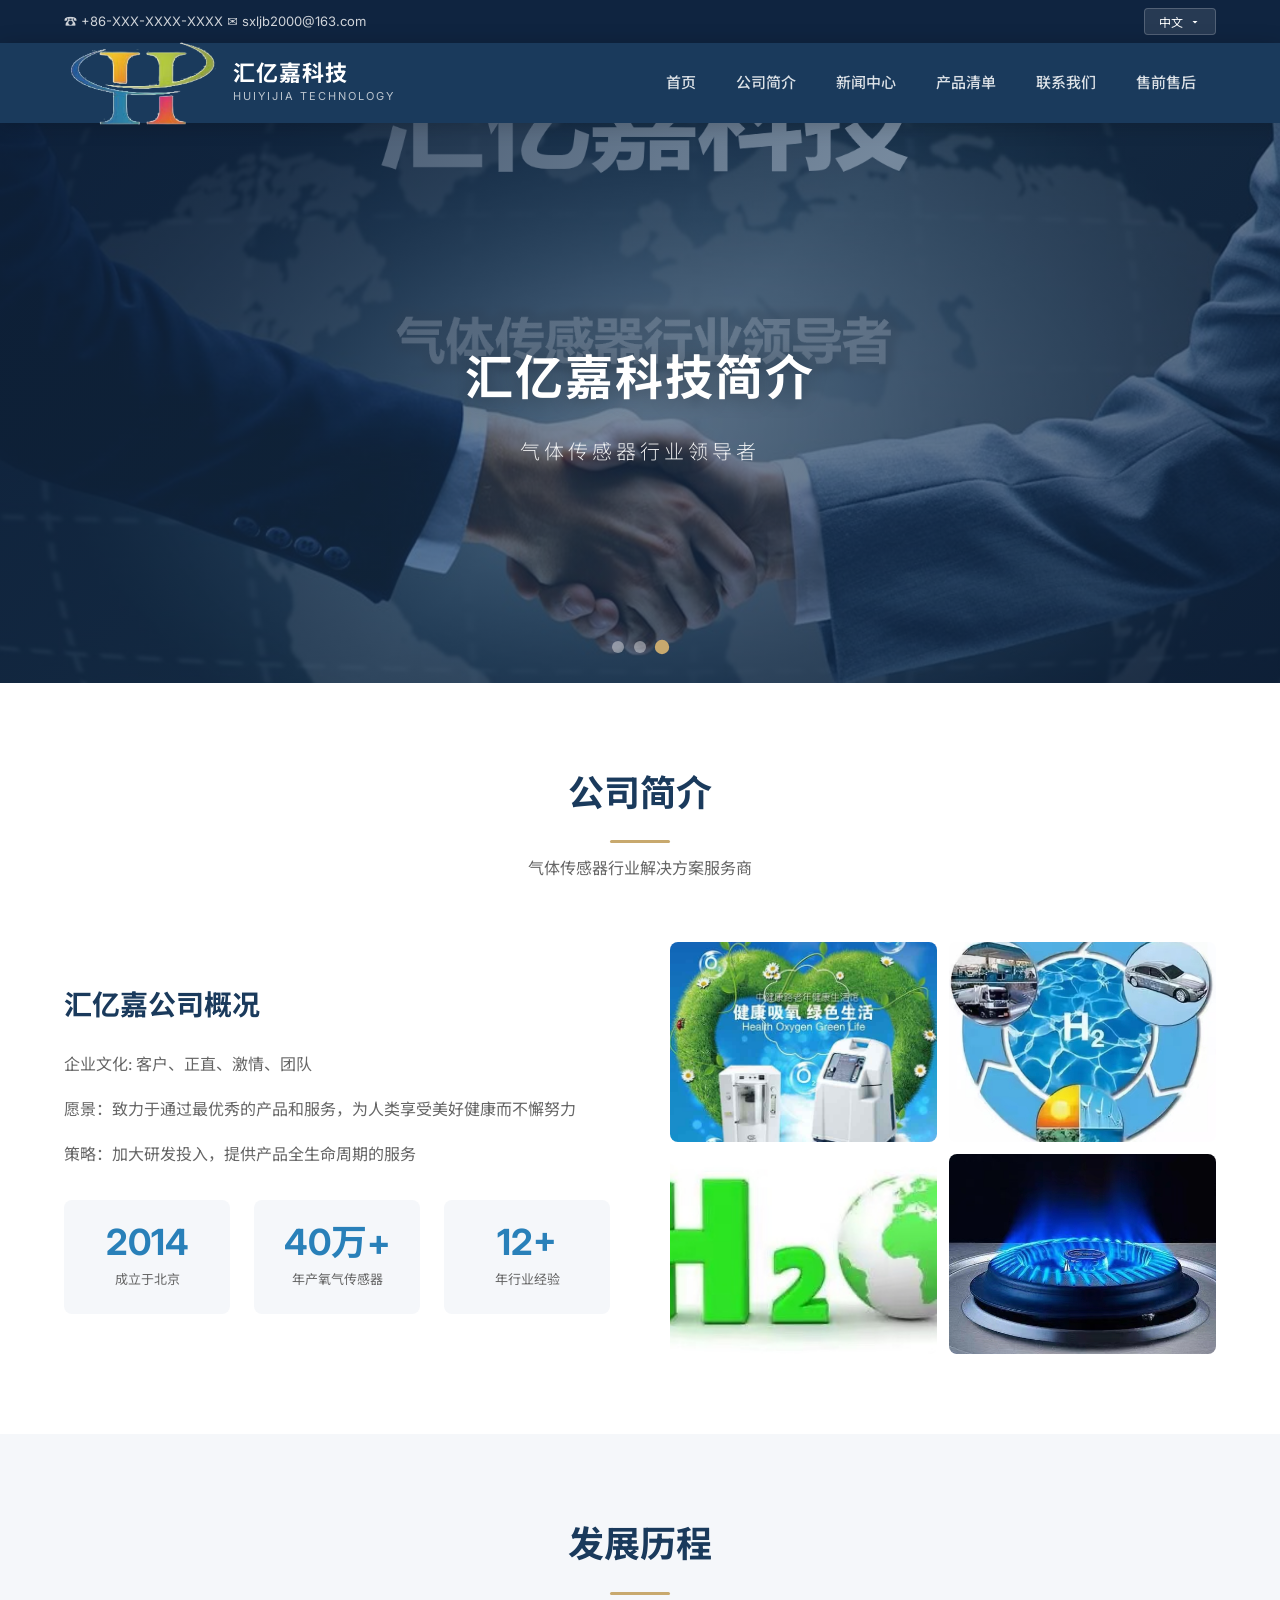
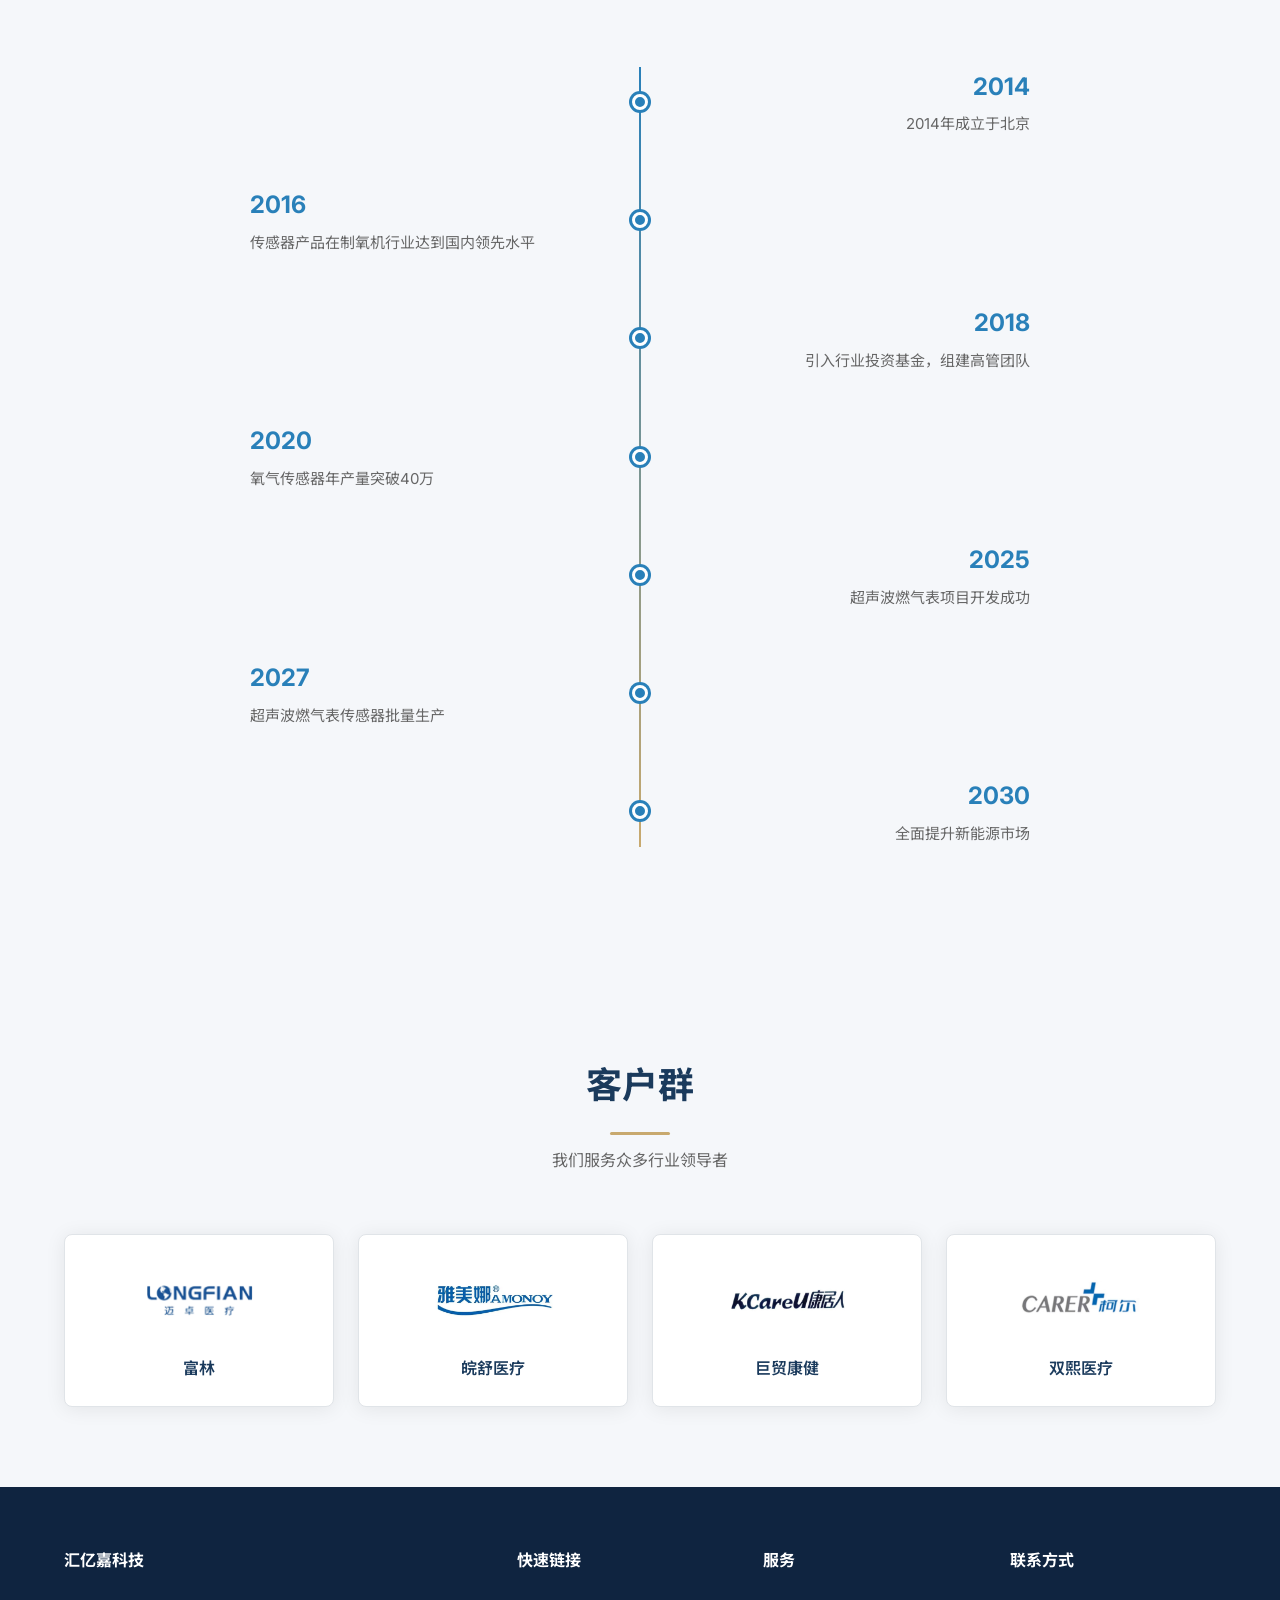
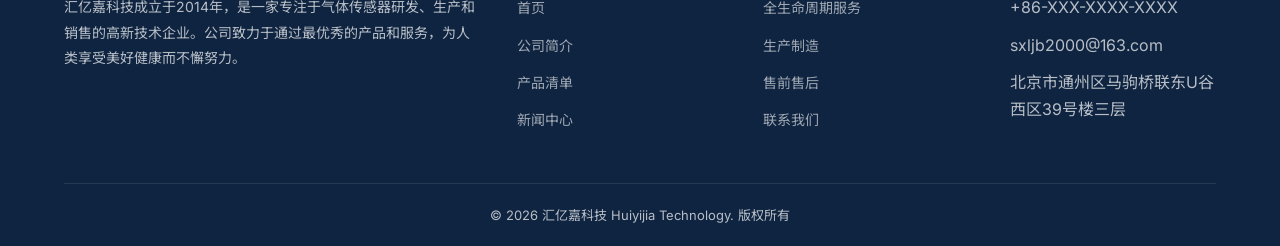
==== index.html @ 3f9c60a9 "Add files via upload" ====
<!DOCTYPE html>
<html lang="zh-CN">
<head>
<meta charset="UTF-8">
<meta name="viewport" content="width=device-width, initial-scale=1.0">
<title>首页 | Huiyijia | Huiyijia Technology</title>
<link rel="preconnect" href="https://fonts.googleapis.com">
<link href="https://fonts.googleapis.com/css2?family=Inter:wght@300;400;500;600;700&family=Noto+Sans+SC:wght@300;400;500;600;700&display=swap" rel="stylesheet">
<link rel="stylesheet" href="style.css">
</head>
<body>
<div class="top-bar">
  <div class="container">
    <div class="top-bar-left">
      <span>&#9742; +86-XXX-XXXX-XXXX</span>
      <span>&#9993; sxljb2000@163.com</span>
    </div>
    <div class="top-bar-right">
      <div class="lang-switcher" id="langSwitcher">
        <button class="lang-btn" onclick="toggleLang()">
          <span id="currentLang">中文</span>
          <svg viewBox="0 0 24 24"><path d="M7 10l5 5 5-5z"/></svg>
        </button>
        <div class="lang-dropdown" id="langDropdown"></div>
      </div>
    </div>
  </div>
</div>
<header class="header">
  <div class="container">
    <a href="index.html" class="logo">
      <img src="images/logo.png" alt="汇亿嘉科技" class="logo-img logo-img-lg">
      <div>
        <div class="logo-text">汇亿嘉科技</div>
        <div class="logo-sub">HUIYIJIA TECHNOLOGY</div>
      </div>
    </a>
    <nav class="nav-list" id="navList">
      <a href="index.html" data-i18n="nav_home">首页</a>
      <a href="about.html" data-i18n="nav_about">公司简介</a>
      <a href="news.html" data-i18n="nav_news">新闻中心</a>
      <a href="products.html" data-i18n="nav_products">产品清单</a>
      <a href="contact.html" data-i18n="nav_contact">联系我们</a>
      <a href="aftersales.html" data-i18n="nav_aftersales">售前售后</a>
    </nav>
    <div class="mobile-toggle" onclick="document.getElementById('navList').classList.toggle('open')">
      <span></span><span></span><span></span>
    </div>
  </div>
</header>
<section class="hero">
  <div class="hero-slide active"><img src="images/hero-1.png" alt=""></div>
  <div class="hero-slide"><img src="images/hero-2.png" alt=""></div>
  <div class="hero-slide"><img src="images/hero-3.png" alt=""></div>
  <div class="hero-overlay">
    <div class="hero-content">
      <h1 data-i18n="hero_title">汇亿嘉科技简介</h1>
      <p data-i18n="hero_sub">气体传感器行业领导者</p>
    </div>
  </div>
  <div class="hero-dots">
    <span class="active" onclick="goSlide(0)"></span>
    <span onclick="goSlide(1)"></span>
    <span onclick="goSlide(2)"></span>
  </div>
</section>
<section class="section">
  <div class="container">
    <div class="section-header"><h2 data-i18n="about_title">公司简介</h2><p data-i18n="about_subtitle">气体传感器行业解决方案服务商</p></div>
    <div class="about-grid">
      <div class="about-text">
        <h3 data-i18n="about_heading">汇亿嘉公司概况</h3>
        <p data-i18n="about_p1">企业文化: 客户、正直、激情、团队</p>
        <p data-i18n="about_p2">愿景：致力于通过最优秀的产品和服务，为人类享受美好健康而不懈努力</p>
        <p data-i18n="about_p3">策略：加大研发投入，提供产品全生命周期的服务</p>
        <div class="about-stats">
          <div class="stat-item"><div class="stat-num">2014</div><div class="stat-label" data-i18n="stat_founded">成立于北京</div></div>
          <div class="stat-item"><div class="stat-num">40万+</div><div class="stat-label" data-i18n="stat_output">年产氧气传感器</div></div>
          <div class="stat-item"><div class="stat-num">12+</div><div class="stat-label" data-i18n="stat_years">年行业经验</div></div>
        </div>
      </div>
      <div class="about-images">
        <img src="images/company-overview-1.png" alt="">
        <img src="images/company-overview-2.png" alt="">
        <img src="images/company-overview-3.png" alt="">
        <img src="images/company-overview-4.png" alt="">
      </div>
    </div>
  </div>
</section>
<section class="section section-alt">
  <div class="container">
    <div class="section-header"><h2 data-i18n="timeline_title">发展历程</h2></div>
    <div class="timeline">
      <div class="timeline-item"><div class="timeline-dot"></div><div class="timeline-content"><div class="timeline-year">2014</div><div class="timeline-text" data-i18n="tl_2014">2014年成立于北京</div></div></div>
      <div class="timeline-item"><div class="timeline-dot"></div><div class="timeline-content"><div class="timeline-year">2016</div><div class="timeline-text" data-i18n="tl_2016">传感器产品在制氧机行业达到国内领先水平</div></div></div>
      <div class="timeline-item"><div class="timeline-dot"></div><div class="timeline-content"><div class="timeline-year">2018</div><div class="timeline-text" data-i18n="tl_2018">引入行业投资基金，组建高管团队</div></div></div>
      <div class="timeline-item"><div class="timeline-dot"></div><div class="timeline-content"><div class="timeline-year">2020</div><div class="timeline-text" data-i18n="tl_2020">氧气传感器年产量突破40万</div></div></div>
      <div class="timeline-item"><div class="timeline-dot"></div><div class="timeline-content"><div class="timeline-year">2025</div><div class="timeline-text" data-i18n="tl_2025">超声波燃气表项目开发成功</div></div></div>
      <div class="timeline-item"><div class="timeline-dot"></div><div class="timeline-content"><div class="timeline-year">2027</div><div class="timeline-text" data-i18n="tl_2027">超声波燃气表传感器批量生产</div></div></div>
      <div class="timeline-item"><div class="timeline-dot"></div><div class="timeline-content"><div class="timeline-year">2030</div><div class="timeline-text" data-i18n="tl_2030">全面提升新能源市场</div></div></div>
    </div>
  </div>
</section>
<section class="section section-alt">
  <div class="container">
    <div class="section-header"><h2 data-i18n="clients_title">客户群</h2><p data-i18n="clients_subtitle">我们服务众多行业领导者</p></div>
    <div class="clients-grid">
      <div class="client-card"><div class="client-logo"><img src="images/client-1.png" alt=""></div><div class="client-name" data-i18n="client1">富林</div></div>
      <div class="client-card"><div class="client-logo"><img src="images/client-2.png" alt=""></div><div class="client-name" data-i18n="client2">皖舒医疗</div></div>
      <div class="client-card"><div class="client-logo"><img src="images/client-3.png" alt=""></div><div class="client-name" data-i18n="client3">巨贸康健</div></div>
      <div class="client-card"><div class="client-logo"><img src="images/client-4.png" alt=""></div><div class="client-name" data-i18n="client4">双熙医疗</div></div>
    </div>
  </div>
</section>

<footer class="footer">
  <div class="container">
    <div class="footer-grid">
      <div class="footer-about"><h4>汇亿嘉科技</h4><p data-i18n="footer_about">汇亿嘉科技成立于2014年，是一家专注于气体传感器研发、生产和销售的高新技术企业。公司致力于通过最优秀的产品和服务，为人类享受美好健康而不懈努力。</p></div>
      <div><h4 data-i18n="footer_quick">快速链接</h4><ul><li><a href="index.html" data-i18n="nav_home">首页</a></li><li><a href="about.html" data-i18n="nav_about">公司简介</a></li><li><a href="products.html" data-i18n="nav_products">产品清单</a></li><li><a href="news.html" data-i18n="nav_news">新闻中心</a></li></ul></div>
      <div><h4 data-i18n="footer_services">服务</h4><ul><li><a href="about.html" data-i18n="nav_lifecycle">全生命周期服务</a></li><li><a href="about.html" data-i18n="nav_manufacturing">生产制造</a></li><li><a href="aftersales.html" data-i18n="nav_aftersales">售前售后</a></li><li><a href="contact.html" data-i18n="nav_contact">联系我们</a></li></ul></div>
      <div><h4 data-i18n="footer_contact">联系方式</h4><ul><li>+86-XXX-XXXX-XXXX</li><li>sxljb2000@163.com</li><li data-i18n="footer_addr">北京市通州区马驹桥联东U谷西区39号楼三层</li></ul></div>
    </div>
    <div class="footer-bottom"><p>&copy; 2026 汇亿嘉科技 Huiyijia Technology. <span data-i18n="footer_rights">版权所有</span></p></div>
  </div>
</footer>
<script src="i18n.js"></script>
</body>
</html>
---- style.css ----
*,*::before,*::after{margin:0;padding:0;box-sizing:border-box}
:root{--primary:#1a3a5c;--primary-dark:#0f2440;--accent:#2980b9;--gold:#c8a96e;--text:#333;--text-light:#666;--bg:#fff;--bg-light:#f5f7fa;--border:#e0e4e8;--shadow:0 2px 20px rgba(0,0,0,.08);--shadow-lg:0 8px 40px rgba(0,0,0,.12);--radius:8px;--transition:all .3s ease;--nav-height:80px}
html{scroll-behavior:smooth}
body{font-family:'Inter','Noto Sans SC',system-ui,sans-serif;color:var(--text);line-height:1.7;background:var(--bg);overflow-x:hidden}
a{text-decoration:none;color:inherit;transition:var(--transition)}
img{max-width:100%;height:auto;display:block}
ul{list-style:none}
.container{max-width:1200px;margin:0 auto;padding:0 24px}
.top-bar{background:var(--primary-dark);color:rgba(255,255,255,.8);font-size:13px;padding:8px 0}
.top-bar .container{display:flex;justify-content:space-between;align-items:center}
.top-bar a{color:rgba(255,255,255,.8);padding:2px 8px}
.top-bar a:hover{color:#fff}
.lang-switcher{position:relative}
.lang-btn{background:rgba(255,255,255,.1);border:1px solid rgba(255,255,255,.2);color:#fff;padding:4px 14px;border-radius:4px;cursor:pointer;font-size:12px;display:flex;align-items:center;gap:6px;transition:var(--transition);font-family:inherit}
.lang-btn:hover{background:rgba(255,255,255,.2)}
.lang-btn svg{width:12px;height:12px;fill:currentColor;transition:transform .3s}
.lang-switcher.open .lang-btn svg{transform:rotate(180deg)}
.lang-dropdown{position:absolute;top:calc(100% + 4px);right:0;background:#fff;border-radius:var(--radius);box-shadow:var(--shadow-lg);min-width:180px;z-index:10000;opacity:0;visibility:hidden;transform:translateY(-8px);transition:var(--transition);max-height:400px;overflow-y:auto}
.lang-switcher.open .lang-dropdown{opacity:1;visibility:visible;transform:translateY(0)}
.lang-dropdown a{display:block;padding:8px 16px;color:var(--text);font-size:13px;transition:var(--transition);white-space:nowrap}
.lang-dropdown a:hover{background:var(--bg-light);color:var(--accent)}
.lang-dropdown a.active{color:var(--accent);font-weight:600}
.header{background:var(--primary);position:sticky;top:0;z-index:9999;box-shadow:0 2px 20px rgba(0,0,0,.2)}
.header .container{display:flex;align-items:center;justify-content:space-between;height:var(--nav-height)}
.logo{display:flex;align-items:center;gap:12px;color:#fff}
.logo-img{height:60px;width:auto;border-radius:6px;object-fit:contain}
.logo-img-lg{height:90px}
.logo-text{font-size:22px;font-weight:700;letter-spacing:1px;line-height:1.2}
.logo-sub{font-size:11px;opacity:.7;letter-spacing:2px;text-transform:uppercase}
.nav-list{display:flex;align-items:center}
.nav-list a{color:rgba(255,255,255,.85);padding:0 20px;height:var(--nav-height);display:flex;align-items:center;font-size:15px;font-weight:500;transition:var(--transition);position:relative}
.nav-list a::after{content:'';position:absolute;bottom:0;left:50%;transform:translateX(-50%);width:0;height:3px;background:var(--gold);transition:var(--transition);border-radius:2px 2px 0 0}
.nav-list a:hover{color:#fff;background:rgba(255,255,255,.08)}
.nav-list a:hover::after,.nav-list a.active::after{width:60%}
.nav-list a.active{color:#fff}
.mobile-toggle{display:none;color:#fff;cursor:pointer;padding:8px}
.mobile-toggle span{display:block;width:24px;height:2px;background:#fff;margin:5px 0;transition:var(--transition)}
.hero{position:relative;height:560px;overflow:hidden;background:var(--primary-dark)}
.hero-slide{position:absolute;top:0;left:0;width:100%;height:100%;opacity:0;transition:opacity 1s ease}
.hero-slide.active{opacity:1}
.hero-slide img{width:100%;height:100%;object-fit:cover}
.hero-overlay{position:absolute;top:0;left:0;width:100%;height:100%;background:linear-gradient(135deg,rgba(15,36,64,.85),rgba(26,58,92,.6),rgba(15,36,64,.75));display:flex;align-items:center;justify-content:center}
.hero-content{text-align:center;color:#fff;z-index:2;padding:0 24px}
.hero-content h1{font-size:48px;font-weight:700;margin-bottom:16px;letter-spacing:2px;text-shadow:0 2px 20px rgba(0,0,0,.3)}
.hero-content p{font-size:20px;opacity:.9;font-weight:300;letter-spacing:4px}
.hero-dots{position:absolute;bottom:30px;left:50%;transform:translateX(-50%);display:flex;gap:10px;z-index:5}
.hero-dots span{width:12px;height:12px;border-radius:50%;background:rgba(255,255,255,.4);cursor:pointer;transition:var(--transition)}
.hero-dots span.active{background:var(--gold);transform:scale(1.2)}
.section{padding:80px 0}
.section-alt{background:var(--bg-light)}
.section-dark{background:var(--primary);color:#fff}
.section-header{text-align:center;margin-bottom:60px}
.section-header h2{font-size:36px;font-weight:700;color:var(--primary);margin-bottom:12px;position:relative;display:inline-block}
.section-dark .section-header h2{color:#fff}
.section-header h2::after{content:'';display:block;width:60px;height:3px;background:var(--gold);margin:16px auto 0;border-radius:2px}
.section-header p{font-size:16px;color:var(--text-light);max-width:600px;margin:0 auto}
.about-grid{display:grid;grid-template-columns:1fr 1fr;gap:60px;align-items:center}
.about-text h3{font-size:28px;color:var(--primary);margin-bottom:20px}
.about-text p{color:var(--text-light);margin-bottom:16px;line-height:1.8}
.about-stats{display:grid;grid-template-columns:repeat(3,1fr);gap:24px;margin-top:32px}
.stat-item{text-align:center;padding:24px 16px;background:var(--bg-light);border-radius:var(--radius);transition:var(--transition)}
.stat-item:hover{transform:translateY(-4px);box-shadow:var(--shadow)}
.stat-num{font-size:36px;font-weight:700;color:var(--accent);line-height:1}
.stat-label{font-size:13px;color:var(--text-light);margin-top:8px}
.about-images{display:grid;grid-template-columns:1fr 1fr;gap:12px}
.about-images img{border-radius:var(--radius);width:100%;height:200px;object-fit:cover;transition:var(--transition)}
.about-images img:hover{transform:scale(1.02);box-shadow:var(--shadow-lg)}
.timeline{position:relative;max-width:900px;margin:0 auto}
.timeline::before{content:'';position:absolute;left:50%;transform:translateX(-50%);top:0;bottom:0;width:2px;background:linear-gradient(to bottom,var(--accent),var(--gold))}
.timeline-item{display:flex;align-items:center;margin-bottom:48px;position:relative}
.timeline-item:nth-child(odd){flex-direction:row-reverse}
.timeline-item:nth-child(odd) .timeline-content{text-align:right;padding-right:60px;padding-left:0}
.timeline-item:nth-child(even) .timeline-content{padding-left:60px}
.timeline-content{width:50%}
.timeline-dot{position:absolute;left:50%;transform:translateX(-50%);width:16px;height:16px;background:var(--accent);border:3px solid #fff;box-shadow:0 0 0 3px var(--accent);border-radius:50%;z-index:2}
.timeline-year{font-size:24px;font-weight:700;color:var(--accent);margin-bottom:4px}
.timeline-text{font-size:15px;color:var(--text-light)}
.products-grid{display:grid;grid-template-columns:repeat(3,1fr);gap:32px}
.product-card{background:#fff;border-radius:var(--radius);overflow:hidden;box-shadow:var(--shadow);transition:var(--transition);border:1px solid var(--border)}
.product-card:hover{transform:translateY(-8px);box-shadow:var(--shadow-lg)}
.product-img{height:240px;overflow:hidden;background:var(--bg-light)}
.product-img img{width:100%;height:100%;object-fit:contain;padding:16px;transition:transform .5s}
.product-card:hover .product-img img{transform:scale(1.05)}
.product-info{padding:24px}
.product-info h3{font-size:18px;color:var(--primary);margin-bottom:8px}
.product-info p{font-size:14px;color:var(--text-light);line-height:1.6}
.lifecycle-wrapper{display:flex;gap:40px;align-items:center}
.lifecycle-image{flex:0 0 45%;border-radius:var(--radius);overflow:hidden;box-shadow:var(--shadow)}
.lifecycle-image img{width:100%}
.lifecycle-steps{flex:1}
.lifecycle-step{display:flex;gap:20px;margin-bottom:32px;align-items:flex-start}
.lifecycle-step-num{flex:0 0 48px;height:48px;background:linear-gradient(135deg,var(--accent),var(--primary));border-radius:50%;display:flex;align-items:center;justify-content:center;color:#fff;font-weight:700;font-size:18px}
.lifecycle-step-content h4{font-size:18px;color:var(--primary);margin-bottom:8px}
.lifecycle-step-content p{font-size:14px;color:var(--text-light);line-height:1.7}
.mfg-grid{display:grid;grid-template-columns:repeat(3,1fr);gap:32px}
.mfg-card{background:rgba(255,255,255,.08);border:1px solid rgba(255,255,255,.15);border-radius:var(--radius);padding:32px;text-align:center;transition:var(--transition)}
.mfg-card:hover{background:rgba(255,255,255,.12);transform:translateY(-4px)}
.mfg-card h3{font-size:20px;margin-bottom:16px;color:var(--gold)}
.mfg-card ul{text-align:left}
.mfg-card li{padding:8px 0;border-bottom:1px solid rgba(255,255,255,.1);font-size:14px;opacity:.85;display:flex;align-items:center;gap:8px}
.mfg-card li::before{content:'';width:6px;height:6px;background:var(--gold);border-radius:50%;flex-shrink:0}
.certs-grid{display:grid;grid-template-columns:repeat(5,1fr);gap:20px}
.cert-card{background:#fff;padding:20px;border-radius:var(--radius);text-align:center;box-shadow:var(--shadow);transition:var(--transition)}
.cert-card:hover{transform:translateY(-4px);box-shadow:var(--shadow-lg)}
.cert-card img{height:120px;object-fit:contain;margin:0 auto 12px}
.clients-grid{display:grid;grid-template-columns:repeat(4,1fr);gap:24px}
.client-card{background:#fff;padding:24px;border-radius:var(--radius);text-align:center;box-shadow:var(--shadow);transition:var(--transition);border:1px solid var(--border)}
.client-card:hover{transform:translateY(-4px);box-shadow:var(--shadow-lg)}
.client-logo{height:80px;display:flex;align-items:center;justify-content:center;margin-bottom:16px}
.client-logo img{max-height:60px;max-width:120px;object-fit:contain}
.client-name{font-size:16px;font-weight:600;color:var(--primary)}
.news-grid{display:grid;grid-template-columns:repeat(3,1fr);gap:32px}
.news-card{background:#fff;border-radius:var(--radius);overflow:hidden;box-shadow:var(--shadow);transition:var(--transition);border:1px solid var(--border)}
.news-card:hover{transform:translateY(-4px);box-shadow:var(--shadow-lg)}
.news-date{padding:16px 24px;background:linear-gradient(135deg,var(--accent),var(--primary));color:#fff;font-size:13px}
.news-body{padding:24px}
.news-body h3{font-size:17px;color:var(--primary);margin-bottom:12px;line-height:1.5}
.news-body p{font-size:14px;color:var(--text-light);line-height:1.7}
.aftersales-grid{display:grid;grid-template-columns:repeat(3,1fr);gap:32px}
.aftersales-card{background:#fff;padding:40px 32px;border-radius:var(--radius);text-align:center;box-shadow:var(--shadow);transition:var(--transition);border:1px solid var(--border)}
.aftersales-card:hover{transform:translateY(-4px);box-shadow:var(--shadow-lg);border-color:var(--accent)}
.service-icon{width:64px;height:64px;margin:0 auto 20px;background:linear-gradient(135deg,var(--accent),var(--primary));border-radius:50%;display:flex;align-items:center;justify-content:center;color:#fff;font-size:28px}
.aftersales-card h3{font-size:20px;color:var(--primary);margin-bottom:12px}
.aftersales-card p{font-size:14px;color:var(--text-light);line-height:1.8}
.contact-grid{display:grid;grid-template-columns:1fr 1fr;gap:48px}
.contact-info h3{font-size:24px;color:var(--primary);margin-bottom:24px}
.contact-item{display:flex;gap:16px;margin-bottom:24px;align-items:flex-start}
.contact-icon{flex:0 0 48px;height:48px;background:linear-gradient(135deg,var(--accent),var(--primary));border-radius:50%;display:flex;align-items:center;justify-content:center;color:#fff;font-size:20px}
.contact-item h4{font-size:16px;color:var(--primary);margin-bottom:4px}
.contact-item p{font-size:14px;color:var(--text-light)}
.contact-form{background:var(--bg-light);padding:40px;border-radius:var(--radius)}
.form-group{margin-bottom:20px}
.form-group label{display:block;font-size:14px;font-weight:500;margin-bottom:6px}
.form-group input,.form-group textarea,.form-group select{width:100%;padding:12px 16px;border:1px solid var(--border);border-radius:var(--radius);font-size:14px;font-family:inherit;transition:var(--transition);background:#fff}
.form-group input:focus,.form-group textarea:focus{outline:none;border-color:var(--accent);box-shadow:0 0 0 3px rgba(41,128,185,.1)}
.form-group textarea{height:120px;resize:vertical}
.btn{display:inline-flex;align-items:center;justify-content:center;padding:12px 32px;background:linear-gradient(135deg,var(--accent),var(--primary));color:#fff;border:none;border-radius:var(--radius);font-size:15px;font-weight:600;cursor:pointer;transition:var(--transition);font-family:inherit}
.btn:hover{transform:translateY(-2px);box-shadow:0 4px 20px rgba(41,128,185,.4)}
.footer{background:var(--primary-dark);color:rgba(255,255,255,.7);padding:60px 0 0}
.footer-grid{display:grid;grid-template-columns:2fr 1fr 1fr 1fr;gap:40px;margin-bottom:40px}
.footer h4{color:#fff;font-size:16px;margin-bottom:20px}
.footer-about p{font-size:14px;line-height:1.8;margin-bottom:16px}
.footer ul li{margin-bottom:10px}
.footer ul a{font-size:14px;color:rgba(255,255,255,.6)}
.footer ul a:hover{color:var(--gold)}
.footer-bottom{border-top:1px solid rgba(255,255,255,.1);padding:20px 0;text-align:center;font-size:13px}
.scroll-top{position:fixed;bottom:30px;right:30px;width:48px;height:48px;background:var(--accent);color:#fff;border-radius:50%;display:flex;align-items:center;justify-content:center;cursor:pointer;opacity:0;visibility:hidden;transition:var(--transition);z-index:999;box-shadow:0 4px 20px rgba(41,128,185,.4)}
.scroll-top.visible{opacity:1;visibility:visible}
.scroll-top:hover{transform:translateY(-4px);background:var(--primary)}
.fade-up{opacity:0;transform:translateY(30px);transition:opacity .6s,transform .6s}
.fade-up.visible{opacity:1;transform:translateY(0)}
@media(max-width:1024px){.about-grid,.contact-grid,.lifecycle-wrapper{grid-template-columns:1fr;gap:40px}.products-grid,.mfg-grid,.aftersales-grid,.news-grid{grid-template-columns:repeat(2,1fr)}.clients-grid{grid-template-columns:repeat(2,1fr)}.certs-grid{grid-template-columns:repeat(3,1fr)}.footer-grid{grid-template-columns:1fr 1fr}.timeline::before{left:20px}.timeline-item,.timeline-item:nth-child(odd){flex-direction:column;align-items:flex-start}.timeline-content,.timeline-item:nth-child(odd) .timeline-content{width:100%;padding-left:50px!important;padding-right:0!important;text-align:left!important}.timeline-dot{left:20px}}
@media(max-width:768px){:root{--nav-height:60px}.top-bar{display:none}.nav-list{display:none;position:absolute;top:var(--nav-height);left:0;right:0;background:var(--primary);flex-direction:column;box-shadow:0 8px 20px rgba(0,0,0,.2)}.nav-list.open{display:flex}.nav-list a{height:auto;padding:14px 24px;border-bottom:1px solid rgba(255,255,255,.1)}.nav-list a::after{display:none}.mobile-toggle{display:block}.hero{height:400px}.hero-content h1{font-size:28px}.hero-content p{font-size:16px;letter-spacing:2px}.section{padding:60px 0}.section-header h2{font-size:28px}.products-grid,.services-grid,.mfg-grid,.aftersales-grid,.clients-grid,.news-grid{grid-template-columns:1fr}.certs-grid{grid-template-columns:repeat(2,1fr)}.about-stats{grid-template-columns:1fr}.footer-grid{grid-template-columns:1fr}.lifecycle-wrapper{flex-direction:column}.lifecycle-image{flex:none;width:100%}}
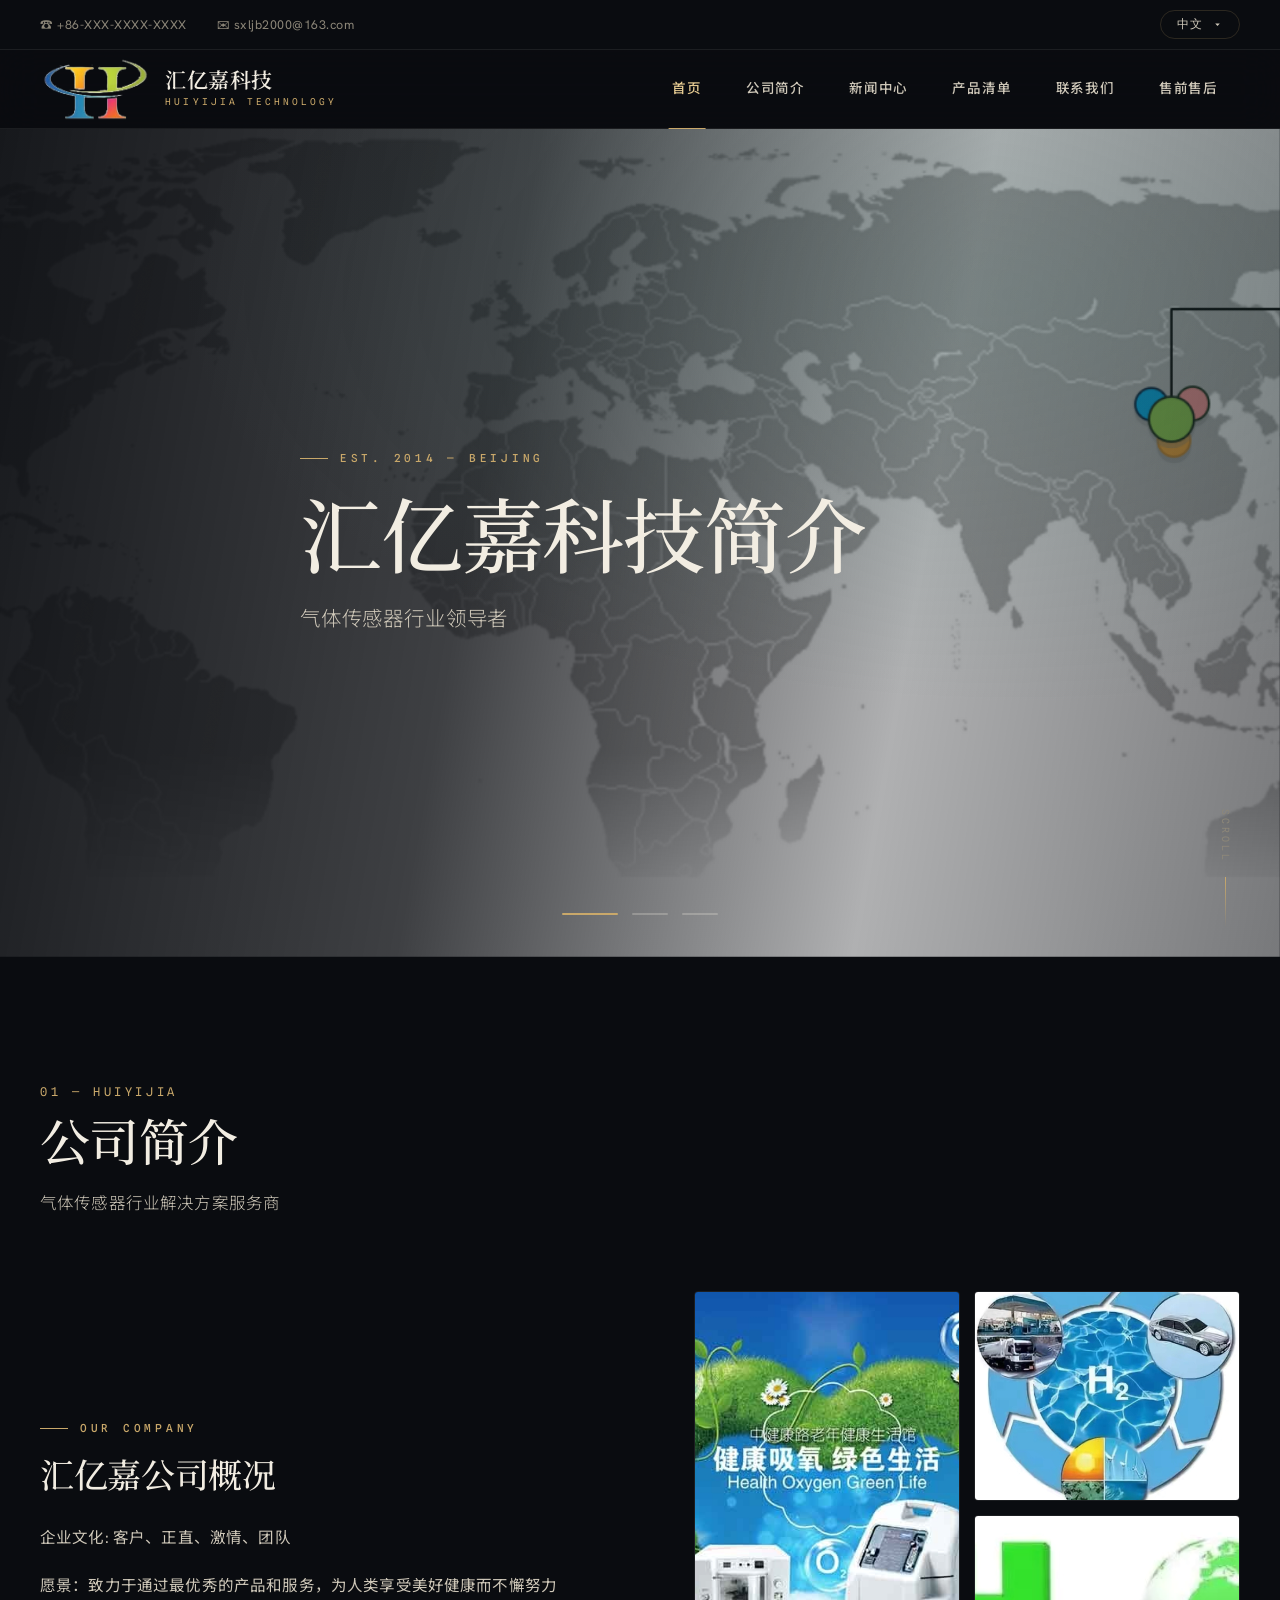
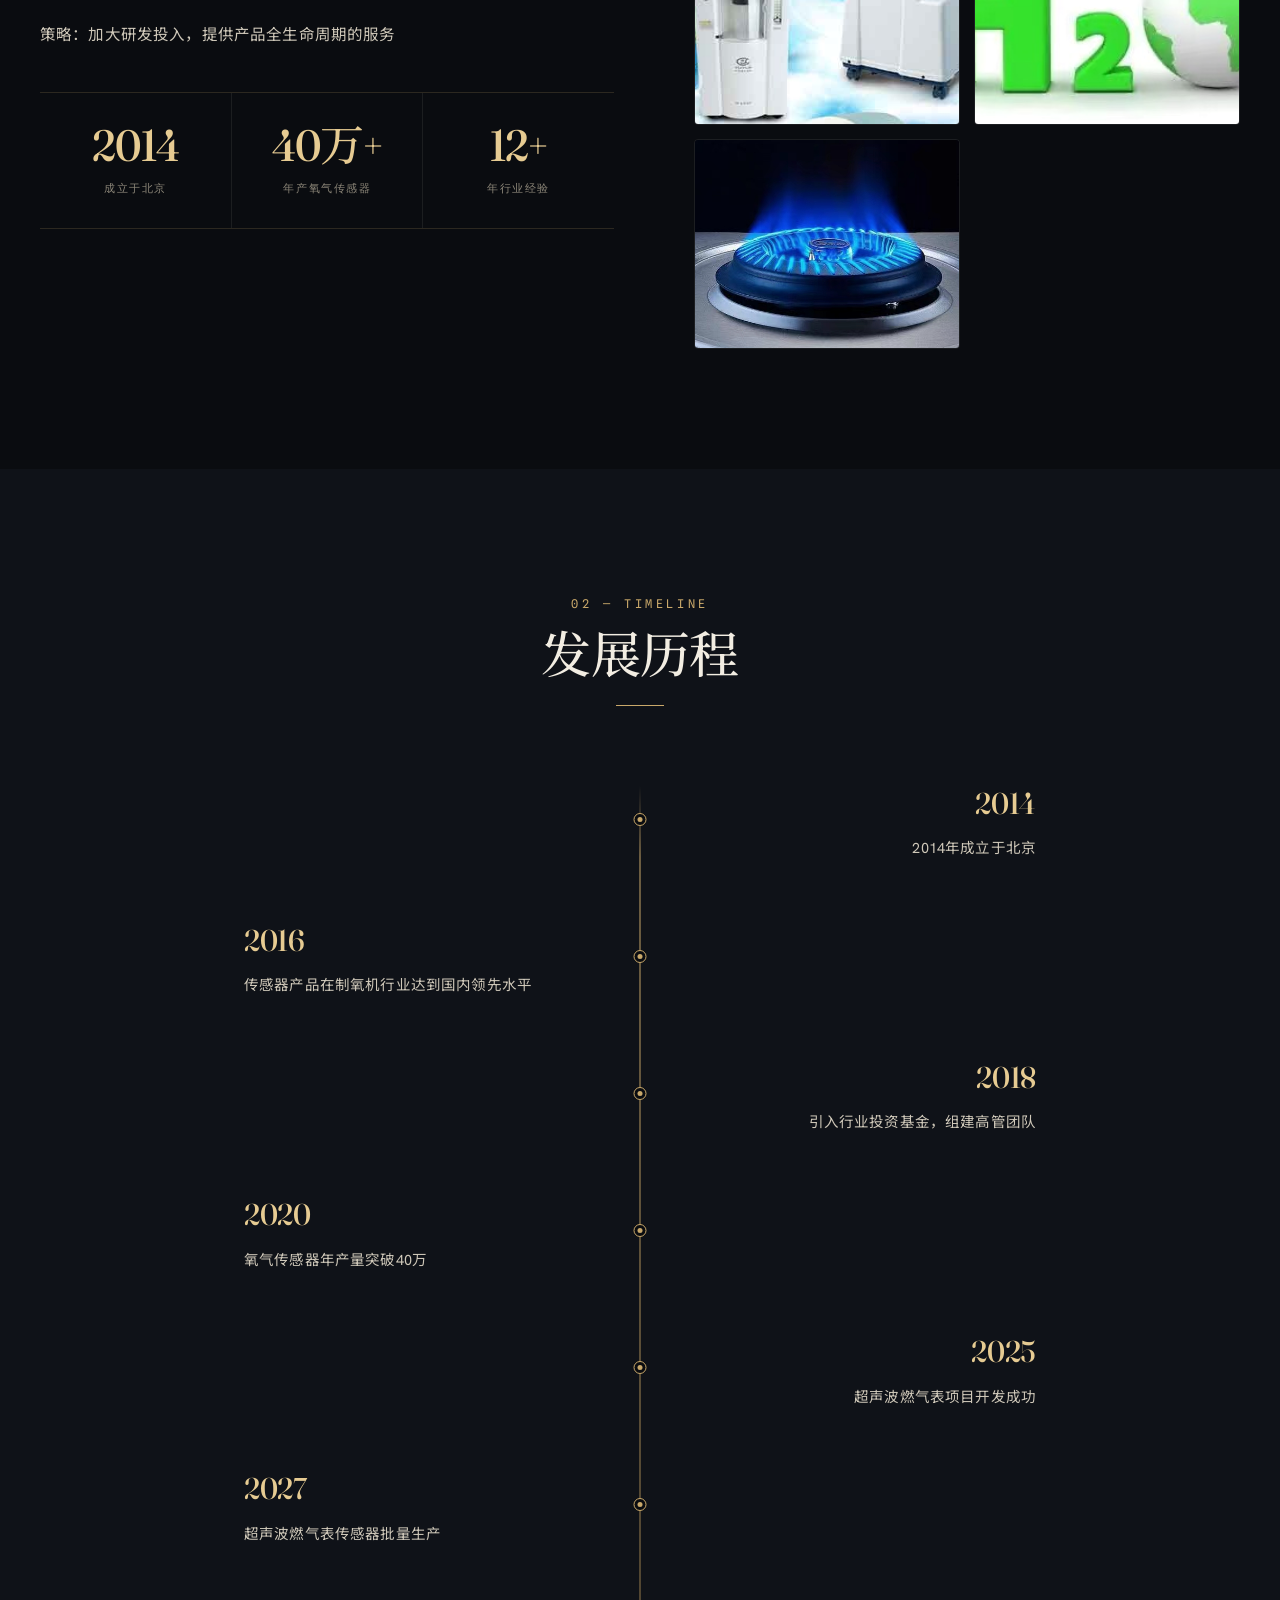
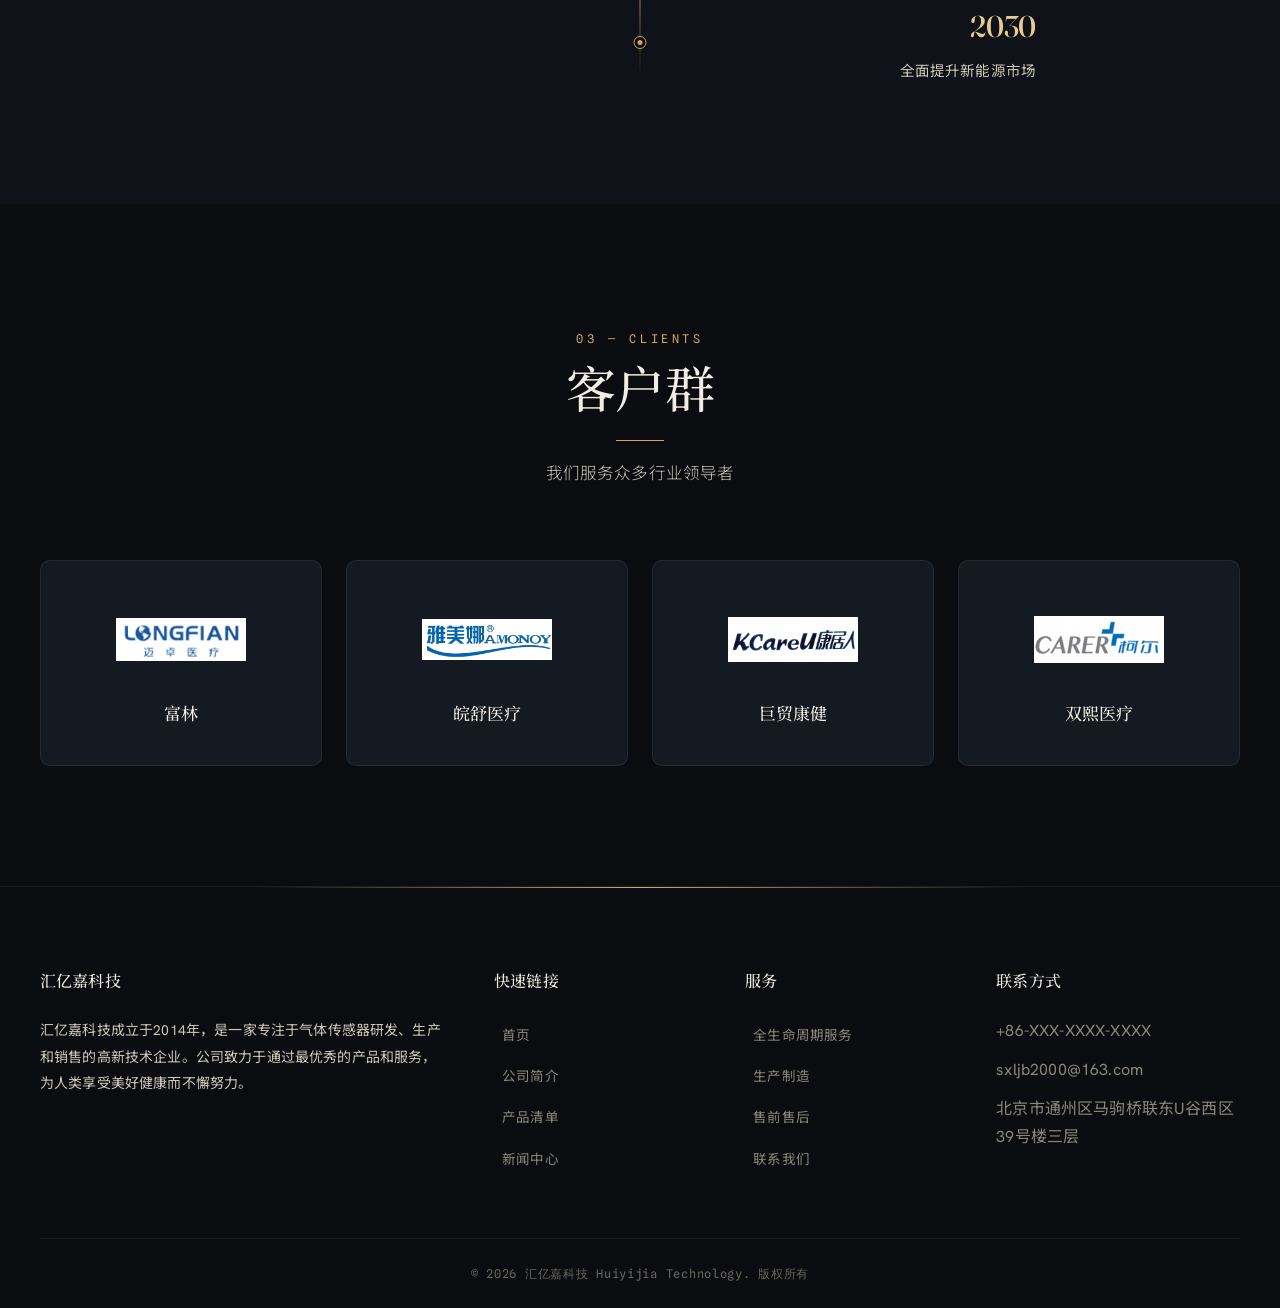
==== commit 81021691: "redesign: 高级暗色美学翻新 (黑曜石+香槟铜+奶白) - style.css 全新视觉系统:Fraunces+Noto Serif SC 显示字体,Hanken Grotesk 正文 - 6" ====
--- a/index.html
+++ b/index.html
@@ -1,130 +1,146 @@
-<!DOCTYPE html>
-<html lang="zh-CN">
-<head>
-<meta charset="UTF-8">
-<meta name="viewport" content="width=device-width, initial-scale=1.0">
-<title>首页 | Huiyijia | Huiyijia Technology</title>
-<link rel="preconnect" href="https://fonts.googleapis.com">
-<link href="https://fonts.googleapis.com/css2?family=Inter:wght@300;400;500;600;700&family=Noto+Sans+SC:wght@300;400;500;600;700&display=swap" rel="stylesheet">
-<link rel="stylesheet" href="style.css">
-</head>
-<body>
-<div class="top-bar">
-  <div class="container">
-    <div class="top-bar-left">
-      <span>&#9742; +86-XXX-XXXX-XXXX</span>
-      <span>&#9993; sxljb2000@163.com</span>
-    </div>
-    <div class="top-bar-right">
-      <div class="lang-switcher" id="langSwitcher">
-        <button class="lang-btn" onclick="toggleLang()">
-          <span id="currentLang">中文</span>
-          <svg viewBox="0 0 24 24"><path d="M7 10l5 5 5-5z"/></svg>
-        </button>
-        <div class="lang-dropdown" id="langDropdown"></div>
-      </div>
-    </div>
-  </div>
-</div>
-<header class="header">
-  <div class="container">
-    <a href="index.html" class="logo">
-      <img src="images/logo.png" alt="汇亿嘉科技" class="logo-img logo-img-lg">
-      <div>
-        <div class="logo-text">汇亿嘉科技</div>
-        <div class="logo-sub">HUIYIJIA TECHNOLOGY</div>
-      </div>
-    </a>
-    <nav class="nav-list" id="navList">
-      <a href="index.html" data-i18n="nav_home">首页</a>
-      <a href="about.html" data-i18n="nav_about">公司简介</a>
-      <a href="news.html" data-i18n="nav_news">新闻中心</a>
-      <a href="products.html" data-i18n="nav_products">产品清单</a>
-      <a href="contact.html" data-i18n="nav_contact">联系我们</a>
-      <a href="aftersales.html" data-i18n="nav_aftersales">售前售后</a>
-    </nav>
-    <div class="mobile-toggle" onclick="document.getElementById('navList').classList.toggle('open')">
-      <span></span><span></span><span></span>
-    </div>
-  </div>
-</header>
-<section class="hero">
-  <div class="hero-slide active"><img src="images/hero-1.png" alt=""></div>
-  <div class="hero-slide"><img src="images/hero-2.png" alt=""></div>
-  <div class="hero-slide"><img src="images/hero-3.png" alt=""></div>
-  <div class="hero-overlay">
-    <div class="hero-content">
-      <h1 data-i18n="hero_title">汇亿嘉科技简介</h1>
-      <p data-i18n="hero_sub">气体传感器行业领导者</p>
-    </div>
-  </div>
-  <div class="hero-dots">
-    <span class="active" onclick="goSlide(0)"></span>
-    <span onclick="goSlide(1)"></span>
-    <span onclick="goSlide(2)"></span>
-  </div>
-</section>
-<section class="section">
-  <div class="container">
-    <div class="section-header"><h2 data-i18n="about_title">公司简介</h2><p data-i18n="about_subtitle">气体传感器行业解决方案服务商</p></div>
-    <div class="about-grid">
-      <div class="about-text">
-        <h3 data-i18n="about_heading">汇亿嘉公司概况</h3>
-        <p data-i18n="about_p1">企业文化: 客户、正直、激情、团队</p>
-        <p data-i18n="about_p2">愿景：致力于通过最优秀的产品和服务，为人类享受美好健康而不懈努力</p>
-        <p data-i18n="about_p3">策略：加大研发投入，提供产品全生命周期的服务</p>
-        <div class="about-stats">
-          <div class="stat-item"><div class="stat-num">2014</div><div class="stat-label" data-i18n="stat_founded">成立于北京</div></div>
-          <div class="stat-item"><div class="stat-num">40万+</div><div class="stat-label" data-i18n="stat_output">年产氧气传感器</div></div>
-          <div class="stat-item"><div class="stat-num">12+</div><div class="stat-label" data-i18n="stat_years">年行业经验</div></div>
-        </div>
-      </div>
-      <div class="about-images">
-        <img src="images/company-overview-1.png" alt="">
-        <img src="images/company-overview-2.png" alt="">
-        <img src="images/company-overview-3.png" alt="">
-        <img src="images/company-overview-4.png" alt="">
-      </div>
-    </div>
-  </div>
-</section>
-<section class="section section-alt">
-  <div class="container">
-    <div class="section-header"><h2 data-i18n="timeline_title">发展历程</h2></div>
-    <div class="timeline">
-      <div class="timeline-item"><div class="timeline-dot"></div><div class="timeline-content"><div class="timeline-year">2014</div><div class="timeline-text" data-i18n="tl_2014">2014年成立于北京</div></div></div>
-      <div class="timeline-item"><div class="timeline-dot"></div><div class="timeline-content"><div class="timeline-year">2016</div><div class="timeline-text" data-i18n="tl_2016">传感器产品在制氧机行业达到国内领先水平</div></div></div>
-      <div class="timeline-item"><div class="timeline-dot"></div><div class="timeline-content"><div class="timeline-year">2018</div><div class="timeline-text" data-i18n="tl_2018">引入行业投资基金，组建高管团队</div></div></div>
-      <div class="timeline-item"><div class="timeline-dot"></div><div class="timeline-content"><div class="timeline-year">2020</div><div class="timeline-text" data-i18n="tl_2020">氧气传感器年产量突破40万</div></div></div>
-      <div class="timeline-item"><div class="timeline-dot"></div><div class="timeline-content"><div class="timeline-year">2025</div><div class="timeline-text" data-i18n="tl_2025">超声波燃气表项目开发成功</div></div></div>
-      <div class="timeline-item"><div class="timeline-dot"></div><div class="timeline-content"><div class="timeline-year">2027</div><div class="timeline-text" data-i18n="tl_2027">超声波燃气表传感器批量生产</div></div></div>
-      <div class="timeline-item"><div class="timeline-dot"></div><div class="timeline-content"><div class="timeline-year">2030</div><div class="timeline-text" data-i18n="tl_2030">全面提升新能源市场</div></div></div>
-    </div>
-  </div>
-</section>
-<section class="section section-alt">
-  <div class="container">
-    <div class="section-header"><h2 data-i18n="clients_title">客户群</h2><p data-i18n="clients_subtitle">我们服务众多行业领导者</p></div>
-    <div class="clients-grid">
-      <div class="client-card"><div class="client-logo"><img src="images/client-1.png" alt=""></div><div class="client-name" data-i18n="client1">富林</div></div>
-      <div class="client-card"><div class="client-logo"><img src="images/client-2.png" alt=""></div><div class="client-name" data-i18n="client2">皖舒医疗</div></div>
-      <div class="client-card"><div class="client-logo"><img src="images/client-3.png" alt=""></div><div class="client-name" data-i18n="client3">巨贸康健</div></div>
-      <div class="client-card"><div class="client-logo"><img src="images/client-4.png" alt=""></div><div class="client-name" data-i18n="client4">双熙医疗</div></div>
-    </div>
-  </div>
-</section>
-
-<footer class="footer">
-  <div class="container">
-    <div class="footer-grid">
-      <div class="footer-about"><h4>汇亿嘉科技</h4><p data-i18n="footer_about">汇亿嘉科技成立于2014年，是一家专注于气体传感器研发、生产和销售的高新技术企业。公司致力于通过最优秀的产品和服务，为人类享受美好健康而不懈努力。</p></div>
-      <div><h4 data-i18n="footer_quick">快速链接</h4><ul><li><a href="index.html" data-i18n="nav_home">首页</a></li><li><a href="about.html" data-i18n="nav_about">公司简介</a></li><li><a href="products.html" data-i18n="nav_products">产品清单</a></li><li><a href="news.html" data-i18n="nav_news">新闻中心</a></li></ul></div>
-      <div><h4 data-i18n="footer_services">服务</h4><ul><li><a href="about.html" data-i18n="nav_lifecycle">全生命周期服务</a></li><li><a href="about.html" data-i18n="nav_manufacturing">生产制造</a></li><li><a href="aftersales.html" data-i18n="nav_aftersales">售前售后</a></li><li><a href="contact.html" data-i18n="nav_contact">联系我们</a></li></ul></div>
-      <div><h4 data-i18n="footer_contact">联系方式</h4><ul><li>+86-XXX-XXXX-XXXX</li><li>sxljb2000@163.com</li><li data-i18n="footer_addr">北京市通州区马驹桥联东U谷西区39号楼三层</li></ul></div>
-    </div>
-    <div class="footer-bottom"><p>&copy; 2026 汇亿嘉科技 Huiyijia Technology. <span data-i18n="footer_rights">版权所有</span></p></div>
-  </div>
-</footer>
-<script src="i18n.js"></script>
-</body>
-</html>+<!DOCTYPE html>
+<html lang="zh-CN">
+<head>
+<meta charset="UTF-8">
+<meta name="viewport" content="width=device-width, initial-scale=1.0">
+<title>首页 | Huiyijia | Huiyijia Technology</title>
+<meta name="description" content="汇亿嘉科技 — 气体传感器行业领导者，专注氧气传感器、超声波燃气表传感器的研发与制造。">
+<link rel="preconnect" href="https://fonts.googleapis.com">
+<link rel="preconnect" href="https://fonts.gstatic.com" crossorigin>
+<link href="https://fonts.googleapis.com/css2?family=Fraunces:ital,opsz,wght,SOFT@0,9..144,300..600,30..100;1,9..144,300..500,30..100&family=Hanken+Grotesk:wght@300;400;500;600;700&family=Spline+Sans+Mono:wght@400;500&family=Noto+Serif+SC:wght@400;500;600;700&family=Noto+Sans+SC:wght@300;400;500;600&display=swap" rel="stylesheet">
+<link rel="stylesheet" href="style.css">
+</head>
+<body>
+<div class="top-bar">
+  <div class="container">
+    <div class="top-bar-left">
+      <span>&#9742; +86-XXX-XXXX-XXXX</span>
+      <span>&#9993; sxljb2000@163.com</span>
+    </div>
+    <div class="top-bar-right">
+      <div class="lang-switcher" id="langSwitcher">
+        <button class="lang-btn" onclick="toggleLang()">
+          <span id="currentLang">中文</span>
+          <svg viewBox="0 0 24 24"><path d="M7 10l5 5 5-5z"/></svg>
+        </button>
+        <div class="lang-dropdown" id="langDropdown"></div>
+      </div>
+    </div>
+  </div>
+</div>
+<header class="header">
+  <div class="container">
+    <a href="index.html" class="logo">
+      <img src="images/logo.png" alt="汇亿嘉科技" class="logo-img logo-img-lg">
+      <div>
+        <div class="logo-text">汇亿嘉科技</div>
+        <div class="logo-sub">HUIYIJIA TECHNOLOGY</div>
+      </div>
+    </a>
+    <nav class="nav-list" id="navList">
+      <a href="index.html" data-i18n="nav_home" class="active">首页</a>
+      <a href="about.html" data-i18n="nav_about">公司简介</a>
+      <a href="news.html" data-i18n="nav_news">新闻中心</a>
+      <a href="products.html" data-i18n="nav_products">产品清单</a>
+      <a href="contact.html" data-i18n="nav_contact">联系我们</a>
+      <a href="aftersales.html" data-i18n="nav_aftersales">售前售后</a>
+    </nav>
+    <div class="mobile-toggle" onclick="document.getElementById('navList').classList.toggle('open')">
+      <span></span><span></span><span></span>
+    </div>
+  </div>
+</header>
+<section class="hero">
+  <div class="hero-slide active"><img src="images/hero-1.png" alt=""></div>
+  <div class="hero-slide"><img src="images/hero-2.png" alt=""></div>
+  <div class="hero-slide"><img src="images/hero-3.png" alt=""></div>
+  <div class="hero-overlay"></div>
+  <div class="hero-content">
+    <span class="eyebrow">EST. 2014 — BEIJING</span>
+    <h1 data-i18n="hero_title">汇亿嘉科技简介</h1>
+    <p data-i18n="hero_sub">气体传感器行业领导者</p>
+  </div>
+  <div class="hero-dots">
+    <span class="active" onclick="goSlide(0)"></span>
+    <span onclick="goSlide(1)"></span>
+    <span onclick="goSlide(2)"></span>
+  </div>
+  <div class="hero-scroll">SCROLL</div>
+</section>
+<section class="section">
+  <div class="container">
+    <div class="section-header fade-up">
+      <span class="section-index">01 — HUIYIJIA</span>
+      <h2 data-i18n="about_title">公司简介</h2>
+      <p data-i18n="about_subtitle">气体传感器行业解决方案服务商</p>
+    </div>
+    <div class="about-grid">
+      <div class="about-text fade-up">
+        <span class="eyebrow">OUR COMPANY</span>
+        <h3 data-i18n="about_heading">汇亿嘉公司概况</h3>
+        <p data-i18n="about_p1">企业文化: 客户、正直、激情、团队</p>
+        <p data-i18n="about_p2">愿景：致力于通过最优秀的产品和服务，为人类享受美好健康而不懈努力</p>
+        <p data-i18n="about_p3">策略：加大研发投入，提供产品全生命周期的服务</p>
+        <div class="about-stats">
+          <div class="stat-item"><div class="stat-num">2014</div><div class="stat-label" data-i18n="stat_founded">成立于北京</div></div>
+          <div class="stat-item"><div class="stat-num">40万+</div><div class="stat-label" data-i18n="stat_output">年产氧气传感器</div></div>
+          <div class="stat-item"><div class="stat-num">12+</div><div class="stat-label" data-i18n="stat_years">年行业经验</div></div>
+        </div>
+      </div>
+      <div class="about-images fade-up">
+        <img src="images/company-overview-1.png" alt="">
+        <img src="images/company-overview-2.png" alt="">
+        <img src="images/company-overview-3.png" alt="">
+        <img src="images/company-overview-4.png" alt="">
+      </div>
+    </div>
+  </div>
+</section>
+<section class="section section-alt">
+  <div class="container">
+    <div class="section-header center fade-up">
+      <span class="section-index">02 — TIMELINE</span>
+      <h2 data-i18n="timeline_title">发展历程</h2>
+    </div>
+    <div class="timeline">
+      <div class="timeline-item fade-up"><div class="timeline-dot"></div><div class="timeline-content"><div class="timeline-year">2014</div><div class="timeline-text" data-i18n="tl_2014">2014年成立于北京</div></div></div>
+      <div class="timeline-item fade-up"><div class="timeline-dot"></div><div class="timeline-content"><div class="timeline-year">2016</div><div class="timeline-text" data-i18n="tl_2016">传感器产品在制氧机行业达到国内领先水平</div></div></div>
+      <div class="timeline-item fade-up"><div class="timeline-dot"></div><div class="timeline-content"><div class="timeline-year">2018</div><div class="timeline-text" data-i18n="tl_2018">引入行业投资基金，组建高管团队</div></div></div>
+      <div class="timeline-item fade-up"><div class="timeline-dot"></div><div class="timeline-content"><div class="timeline-year">2020</div><div class="timeline-text" data-i18n="tl_2020">氧气传感器年产量突破40万</div></div></div>
+      <div class="timeline-item fade-up"><div class="timeline-dot"></div><div class="timeline-content"><div class="timeline-year">2025</div><div class="timeline-text" data-i18n="tl_2025">超声波燃气表项目开发成功</div></div></div>
+      <div class="timeline-item fade-up"><div class="timeline-dot"></div><div class="timeline-content"><div class="timeline-year">2027</div><div class="timeline-text" data-i18n="tl_2027">超声波燃气表传感器批量生产</div></div></div>
+      <div class="timeline-item fade-up"><div class="timeline-dot"></div><div class="timeline-content"><div class="timeline-year">2030</div><div class="timeline-text" data-i18n="tl_2030">全面提升新能源市场</div></div></div>
+    </div>
+  </div>
+</section>
+<section class="section">
+  <div class="container">
+    <div class="section-header center fade-up">
+      <span class="section-index">03 — CLIENTS</span>
+      <h2 data-i18n="clients_title">客户群</h2>
+      <p data-i18n="clients_subtitle">我们服务众多行业领导者</p>
+    </div>
+    <div class="clients-grid">
+      <div class="client-card fade-up"><div class="client-logo"><img src="images/client-1.png" alt=""></div><div class="client-name" data-i18n="client1">富林</div></div>
+      <div class="client-card fade-up"><div class="client-logo"><img src="images/client-2.png" alt=""></div><div class="client-name" data-i18n="client2">皖舒医疗</div></div>
+      <div class="client-card fade-up"><div class="client-logo"><img src="images/client-3.png" alt=""></div><div class="client-name" data-i18n="client3">巨贸康健</div></div>
+      <div class="client-card fade-up"><div class="client-logo"><img src="images/client-4.png" alt=""></div><div class="client-name" data-i18n="client4">双熙医疗</div></div>
+    </div>
+  </div>
+</section>
+
+<footer class="footer">
+  <div class="container">
+    <div class="footer-grid">
+      <div class="footer-about"><h4>汇亿嘉科技</h4><p data-i18n="footer_about">汇亿嘉科技成立于2014年，是一家专注于气体传感器研发、生产和销售的高新技术企业。公司致力于通过最优秀的产品和服务，为人类享受美好健康而不懈努力。</p></div>
+      <div><h4 data-i18n="footer_quick">快速链接</h4><ul><li><a href="index.html" data-i18n="nav_home">首页</a></li><li><a href="about.html" data-i18n="nav_about">公司简介</a></li><li><a href="products.html" data-i18n="nav_products">产品清单</a></li><li><a href="news.html" data-i18n="nav_news">新闻中心</a></li></ul></div>
+      <div><h4 data-i18n="footer_services">服务</h4><ul><li><a href="about.html" data-i18n="nav_lifecycle">全生命周期服务</a></li><li><a href="about.html" data-i18n="nav_manufacturing">生产制造</a></li><li><a href="aftersales.html" data-i18n="nav_aftersales">售前售后</a></li><li><a href="contact.html" data-i18n="nav_contact">联系我们</a></li></ul></div>
+      <div><h4 data-i18n="footer_contact">联系方式</h4><ul><li>+86-XXX-XXXX-XXXX</li><li>sxljb2000@163.com</li><li data-i18n="footer_addr">北京市通州区马驹桥联东U谷西区39号楼三层</li></ul></div>
+    </div>
+    <div class="footer-bottom"><p>&copy; 2026 汇亿嘉科技 Huiyijia Technology. <span data-i18n="footer_rights">版权所有</span></p></div>
+  </div>
+</footer>
+<div class="scroll-top" id="scrollTop" onclick="window.scrollTo({top:0,behavior:'smooth'})">&#8593;</div>
+<script src="i18n.js"></script>
+</body>
+</html>
--- a/style.css
+++ b/style.css
@@ -1,154 +1,554 @@
-
-*,*::before,*::after{margin:0;padding:0;box-sizing:border-box}
-:root{--primary:#1a3a5c;--primary-dark:#0f2440;--accent:#2980b9;--gold:#c8a96e;--text:#333;--text-light:#666;--bg:#fff;--bg-light:#f5f7fa;--border:#e0e4e8;--shadow:0 2px 20px rgba(0,0,0,.08);--shadow-lg:0 8px 40px rgba(0,0,0,.12);--radius:8px;--transition:all .3s ease;--nav-height:80px}
-html{scroll-behavior:smooth}
-body{font-family:'Inter','Noto Sans SC',system-ui,sans-serif;color:var(--text);line-height:1.7;background:var(--bg);overflow-x:hidden}
-a{text-decoration:none;color:inherit;transition:var(--transition)}
-img{max-width:100%;height:auto;display:block}
-ul{list-style:none}
-.container{max-width:1200px;margin:0 auto;padding:0 24px}
-.top-bar{background:var(--primary-dark);color:rgba(255,255,255,.8);font-size:13px;padding:8px 0}
-.top-bar .container{display:flex;justify-content:space-between;align-items:center}
-.top-bar a{color:rgba(255,255,255,.8);padding:2px 8px}
-.top-bar a:hover{color:#fff}
-.lang-switcher{position:relative}
-.lang-btn{background:rgba(255,255,255,.1);border:1px solid rgba(255,255,255,.2);color:#fff;padding:4px 14px;border-radius:4px;cursor:pointer;font-size:12px;display:flex;align-items:center;gap:6px;transition:var(--transition);font-family:inherit}
-.lang-btn:hover{background:rgba(255,255,255,.2)}
-.lang-btn svg{width:12px;height:12px;fill:currentColor;transition:transform .3s}
-.lang-switcher.open .lang-btn svg{transform:rotate(180deg)}
-.lang-dropdown{position:absolute;top:calc(100% + 4px);right:0;background:#fff;border-radius:var(--radius);box-shadow:var(--shadow-lg);min-width:180px;z-index:10000;opacity:0;visibility:hidden;transform:translateY(-8px);transition:var(--transition);max-height:400px;overflow-y:auto}
-.lang-switcher.open .lang-dropdown{opacity:1;visibility:visible;transform:translateY(0)}
-.lang-dropdown a{display:block;padding:8px 16px;color:var(--text);font-size:13px;transition:var(--transition);white-space:nowrap}
-.lang-dropdown a:hover{background:var(--bg-light);color:var(--accent)}
-.lang-dropdown a.active{color:var(--accent);font-weight:600}
-.header{background:var(--primary);position:sticky;top:0;z-index:9999;box-shadow:0 2px 20px rgba(0,0,0,.2)}
-.header .container{display:flex;align-items:center;justify-content:space-between;height:var(--nav-height)}
-.logo{display:flex;align-items:center;gap:12px;color:#fff}
-.logo-img{height:60px;width:auto;border-radius:6px;object-fit:contain}
-.logo-img-lg{height:90px}
-.logo-text{font-size:22px;font-weight:700;letter-spacing:1px;line-height:1.2}
-.logo-sub{font-size:11px;opacity:.7;letter-spacing:2px;text-transform:uppercase}
-.nav-list{display:flex;align-items:center}
-.nav-list a{color:rgba(255,255,255,.85);padding:0 20px;height:var(--nav-height);display:flex;align-items:center;font-size:15px;font-weight:500;transition:var(--transition);position:relative}
-.nav-list a::after{content:'';position:absolute;bottom:0;left:50%;transform:translateX(-50%);width:0;height:3px;background:var(--gold);transition:var(--transition);border-radius:2px 2px 0 0}
-.nav-list a:hover{color:#fff;background:rgba(255,255,255,.08)}
-.nav-list a:hover::after,.nav-list a.active::after{width:60%}
-.nav-list a.active{color:#fff}
-.mobile-toggle{display:none;color:#fff;cursor:pointer;padding:8px}
-.mobile-toggle span{display:block;width:24px;height:2px;background:#fff;margin:5px 0;transition:var(--transition)}
-.hero{position:relative;height:560px;overflow:hidden;background:var(--primary-dark)}
-.hero-slide{position:absolute;top:0;left:0;width:100%;height:100%;opacity:0;transition:opacity 1s ease}
-.hero-slide.active{opacity:1}
-.hero-slide img{width:100%;height:100%;object-fit:cover}
-.hero-overlay{position:absolute;top:0;left:0;width:100%;height:100%;background:linear-gradient(135deg,rgba(15,36,64,.85),rgba(26,58,92,.6),rgba(15,36,64,.75));display:flex;align-items:center;justify-content:center}
-.hero-content{text-align:center;color:#fff;z-index:2;padding:0 24px}
-.hero-content h1{font-size:48px;font-weight:700;margin-bottom:16px;letter-spacing:2px;text-shadow:0 2px 20px rgba(0,0,0,.3)}
-.hero-content p{font-size:20px;opacity:.9;font-weight:300;letter-spacing:4px}
-.hero-dots{position:absolute;bottom:30px;left:50%;transform:translateX(-50%);display:flex;gap:10px;z-index:5}
-.hero-dots span{width:12px;height:12px;border-radius:50%;background:rgba(255,255,255,.4);cursor:pointer;transition:var(--transition)}
-.hero-dots span.active{background:var(--gold);transform:scale(1.2)}
-.section{padding:80px 0}
-.section-alt{background:var(--bg-light)}
-.section-dark{background:var(--primary);color:#fff}
-.section-header{text-align:center;margin-bottom:60px}
-.section-header h2{font-size:36px;font-weight:700;color:var(--primary);margin-bottom:12px;position:relative;display:inline-block}
-.section-dark .section-header h2{color:#fff}
-.section-header h2::after{content:'';display:block;width:60px;height:3px;background:var(--gold);margin:16px auto 0;border-radius:2px}
-.section-header p{font-size:16px;color:var(--text-light);max-width:600px;margin:0 auto}
-.about-grid{display:grid;grid-template-columns:1fr 1fr;gap:60px;align-items:center}
-.about-text h3{font-size:28px;color:var(--primary);margin-bottom:20px}
-.about-text p{color:var(--text-light);margin-bottom:16px;line-height:1.8}
-.about-stats{display:grid;grid-template-columns:repeat(3,1fr);gap:24px;margin-top:32px}
-.stat-item{text-align:center;padding:24px 16px;background:var(--bg-light);border-radius:var(--radius);transition:var(--transition)}
-.stat-item:hover{transform:translateY(-4px);box-shadow:var(--shadow)}
-.stat-num{font-size:36px;font-weight:700;color:var(--accent);line-height:1}
-.stat-label{font-size:13px;color:var(--text-light);margin-top:8px}
-.about-images{display:grid;grid-template-columns:1fr 1fr;gap:12px}
-.about-images img{border-radius:var(--radius);width:100%;height:200px;object-fit:cover;transition:var(--transition)}
-.about-images img:hover{transform:scale(1.02);box-shadow:var(--shadow-lg)}
-.timeline{position:relative;max-width:900px;margin:0 auto}
-.timeline::before{content:'';position:absolute;left:50%;transform:translateX(-50%);top:0;bottom:0;width:2px;background:linear-gradient(to bottom,var(--accent),var(--gold))}
-.timeline-item{display:flex;align-items:center;margin-bottom:48px;position:relative}
-.timeline-item:nth-child(odd){flex-direction:row-reverse}
-.timeline-item:nth-child(odd) .timeline-content{text-align:right;padding-right:60px;padding-left:0}
-.timeline-item:nth-child(even) .timeline-content{padding-left:60px}
-.timeline-content{width:50%}
-.timeline-dot{position:absolute;left:50%;transform:translateX(-50%);width:16px;height:16px;background:var(--accent);border:3px solid #fff;box-shadow:0 0 0 3px var(--accent);border-radius:50%;z-index:2}
-.timeline-year{font-size:24px;font-weight:700;color:var(--accent);margin-bottom:4px}
-.timeline-text{font-size:15px;color:var(--text-light)}
-.products-grid{display:grid;grid-template-columns:repeat(3,1fr);gap:32px}
-.product-card{background:#fff;border-radius:var(--radius);overflow:hidden;box-shadow:var(--shadow);transition:var(--transition);border:1px solid var(--border)}
-.product-card:hover{transform:translateY(-8px);box-shadow:var(--shadow-lg)}
-.product-img{height:240px;overflow:hidden;background:var(--bg-light)}
-.product-img img{width:100%;height:100%;object-fit:contain;padding:16px;transition:transform .5s}
-.product-card:hover .product-img img{transform:scale(1.05)}
-.product-info{padding:24px}
-.product-info h3{font-size:18px;color:var(--primary);margin-bottom:8px}
-.product-info p{font-size:14px;color:var(--text-light);line-height:1.6}
-.lifecycle-wrapper{display:flex;gap:40px;align-items:center}
-.lifecycle-image{flex:0 0 45%;border-radius:var(--radius);overflow:hidden;box-shadow:var(--shadow)}
-.lifecycle-image img{width:100%}
-.lifecycle-steps{flex:1}
-.lifecycle-step{display:flex;gap:20px;margin-bottom:32px;align-items:flex-start}
-.lifecycle-step-num{flex:0 0 48px;height:48px;background:linear-gradient(135deg,var(--accent),var(--primary));border-radius:50%;display:flex;align-items:center;justify-content:center;color:#fff;font-weight:700;font-size:18px}
-.lifecycle-step-content h4{font-size:18px;color:var(--primary);margin-bottom:8px}
-.lifecycle-step-content p{font-size:14px;color:var(--text-light);line-height:1.7}
-.mfg-grid{display:grid;grid-template-columns:repeat(3,1fr);gap:32px}
-.mfg-card{background:rgba(255,255,255,.08);border:1px solid rgba(255,255,255,.15);border-radius:var(--radius);padding:32px;text-align:center;transition:var(--transition)}
-.mfg-card:hover{background:rgba(255,255,255,.12);transform:translateY(-4px)}
-.mfg-card h3{font-size:20px;margin-bottom:16px;color:var(--gold)}
-.mfg-card ul{text-align:left}
-.mfg-card li{padding:8px 0;border-bottom:1px solid rgba(255,255,255,.1);font-size:14px;opacity:.85;display:flex;align-items:center;gap:8px}
-.mfg-card li::before{content:'';width:6px;height:6px;background:var(--gold);border-radius:50%;flex-shrink:0}
-.certs-grid{display:grid;grid-template-columns:repeat(5,1fr);gap:20px}
-.cert-card{background:#fff;padding:20px;border-radius:var(--radius);text-align:center;box-shadow:var(--shadow);transition:var(--transition)}
-.cert-card:hover{transform:translateY(-4px);box-shadow:var(--shadow-lg)}
-.cert-card img{height:120px;object-fit:contain;margin:0 auto 12px}
-.clients-grid{display:grid;grid-template-columns:repeat(4,1fr);gap:24px}
-.client-card{background:#fff;padding:24px;border-radius:var(--radius);text-align:center;box-shadow:var(--shadow);transition:var(--transition);border:1px solid var(--border)}
-.client-card:hover{transform:translateY(-4px);box-shadow:var(--shadow-lg)}
-.client-logo{height:80px;display:flex;align-items:center;justify-content:center;margin-bottom:16px}
-.client-logo img{max-height:60px;max-width:120px;object-fit:contain}
-.client-name{font-size:16px;font-weight:600;color:var(--primary)}
-.news-grid{display:grid;grid-template-columns:repeat(3,1fr);gap:32px}
-.news-card{background:#fff;border-radius:var(--radius);overflow:hidden;box-shadow:var(--shadow);transition:var(--transition);border:1px solid var(--border)}
-.news-card:hover{transform:translateY(-4px);box-shadow:var(--shadow-lg)}
-.news-date{padding:16px 24px;background:linear-gradient(135deg,var(--accent),var(--primary));color:#fff;font-size:13px}
-.news-body{padding:24px}
-.news-body h3{font-size:17px;color:var(--primary);margin-bottom:12px;line-height:1.5}
-.news-body p{font-size:14px;color:var(--text-light);line-height:1.7}
-.aftersales-grid{display:grid;grid-template-columns:repeat(3,1fr);gap:32px}
-.aftersales-card{background:#fff;padding:40px 32px;border-radius:var(--radius);text-align:center;box-shadow:var(--shadow);transition:var(--transition);border:1px solid var(--border)}
-.aftersales-card:hover{transform:translateY(-4px);box-shadow:var(--shadow-lg);border-color:var(--accent)}
-.service-icon{width:64px;height:64px;margin:0 auto 20px;background:linear-gradient(135deg,var(--accent),var(--primary));border-radius:50%;display:flex;align-items:center;justify-content:center;color:#fff;font-size:28px}
-.aftersales-card h3{font-size:20px;color:var(--primary);margin-bottom:12px}
-.aftersales-card p{font-size:14px;color:var(--text-light);line-height:1.8}
-.contact-grid{display:grid;grid-template-columns:1fr 1fr;gap:48px}
-.contact-info h3{font-size:24px;color:var(--primary);margin-bottom:24px}
-.contact-item{display:flex;gap:16px;margin-bottom:24px;align-items:flex-start}
-.contact-icon{flex:0 0 48px;height:48px;background:linear-gradient(135deg,var(--accent),var(--primary));border-radius:50%;display:flex;align-items:center;justify-content:center;color:#fff;font-size:20px}
-.contact-item h4{font-size:16px;color:var(--primary);margin-bottom:4px}
-.contact-item p{font-size:14px;color:var(--text-light)}
-.contact-form{background:var(--bg-light);padding:40px;border-radius:var(--radius)}
-.form-group{margin-bottom:20px}
-.form-group label{display:block;font-size:14px;font-weight:500;margin-bottom:6px}
-.form-group input,.form-group textarea,.form-group select{width:100%;padding:12px 16px;border:1px solid var(--border);border-radius:var(--radius);font-size:14px;font-family:inherit;transition:var(--transition);background:#fff}
-.form-group input:focus,.form-group textarea:focus{outline:none;border-color:var(--accent);box-shadow:0 0 0 3px rgba(41,128,185,.1)}
-.form-group textarea{height:120px;resize:vertical}
-.btn{display:inline-flex;align-items:center;justify-content:center;padding:12px 32px;background:linear-gradient(135deg,var(--accent),var(--primary));color:#fff;border:none;border-radius:var(--radius);font-size:15px;font-weight:600;cursor:pointer;transition:var(--transition);font-family:inherit}
-.btn:hover{transform:translateY(-2px);box-shadow:0 4px 20px rgba(41,128,185,.4)}
-.footer{background:var(--primary-dark);color:rgba(255,255,255,.7);padding:60px 0 0}
-.footer-grid{display:grid;grid-template-columns:2fr 1fr 1fr 1fr;gap:40px;margin-bottom:40px}
-.footer h4{color:#fff;font-size:16px;margin-bottom:20px}
-.footer-about p{font-size:14px;line-height:1.8;margin-bottom:16px}
-.footer ul li{margin-bottom:10px}
-.footer ul a{font-size:14px;color:rgba(255,255,255,.6)}
-.footer ul a:hover{color:var(--gold)}
-.footer-bottom{border-top:1px solid rgba(255,255,255,.1);padding:20px 0;text-align:center;font-size:13px}
-.scroll-top{position:fixed;bottom:30px;right:30px;width:48px;height:48px;background:var(--accent);color:#fff;border-radius:50%;display:flex;align-items:center;justify-content:center;cursor:pointer;opacity:0;visibility:hidden;transition:var(--transition);z-index:999;box-shadow:0 4px 20px rgba(41,128,185,.4)}
-.scroll-top.visible{opacity:1;visibility:visible}
-.scroll-top:hover{transform:translateY(-4px);background:var(--primary)}
-.fade-up{opacity:0;transform:translateY(30px);transition:opacity .6s,transform .6s}
-.fade-up.visible{opacity:1;transform:translateY(0)}
-@media(max-width:1024px){.about-grid,.contact-grid,.lifecycle-wrapper{grid-template-columns:1fr;gap:40px}.products-grid,.mfg-grid,.aftersales-grid,.news-grid{grid-template-columns:repeat(2,1fr)}.clients-grid{grid-template-columns:repeat(2,1fr)}.certs-grid{grid-template-columns:repeat(3,1fr)}.footer-grid{grid-template-columns:1fr 1fr}.timeline::before{left:20px}.timeline-item,.timeline-item:nth-child(odd){flex-direction:column;align-items:flex-start}.timeline-content,.timeline-item:nth-child(odd) .timeline-content{width:100%;padding-left:50px!important;padding-right:0!important;text-align:left!important}.timeline-dot{left:20px}}
-@media(max-width:768px){:root{--nav-height:60px}.top-bar{display:none}.nav-list{display:none;position:absolute;top:var(--nav-height);left:0;right:0;background:var(--primary);flex-direction:column;box-shadow:0 8px 20px rgba(0,0,0,.2)}.nav-list.open{display:flex}.nav-list a{height:auto;padding:14px 24px;border-bottom:1px solid rgba(255,255,255,.1)}.nav-list a::after{display:none}.mobile-toggle{display:block}.hero{height:400px}.hero-content h1{font-size:28px}.hero-content p{font-size:16px;letter-spacing:2px}.section{padding:60px 0}.section-header h2{font-size:28px}.products-grid,.services-grid,.mfg-grid,.aftersales-grid,.clients-grid,.news-grid{grid-template-columns:1fr}.certs-grid{grid-template-columns:repeat(2,1fr)}.about-stats{grid-template-columns:1fr}.footer-grid{grid-template-columns:1fr}.lifecycle-wrapper{flex-direction:column}.lifecycle-image{flex:none;width:100%}}
+/* ============================================================
+   HUIYIJIA TECHNOLOGY — Atelier of Precision
+   Editorial industrial-luxury design system
+   ============================================================ */
+
+*,*::before,*::after{margin:0;padding:0;box-sizing:border-box}
+
+:root{
+  /* — Surfaces (warm obsidian) — */
+  --ink:#0a0c10;
+  --obsidian:#0f1218;
+  --slate:#151921;
+  --slate-2:#1c212b;
+  --slate-3:#252b37;
+  --on-light:#f4f1ea;
+
+  /* — Bronze metallic accents — */
+  --bronze:#c9a86a;
+  --bronze-bright:#e6cb92;
+  --bronze-deep:#93794a;
+  --bronze-glow:rgba(201,168,106,.16);
+
+  /* — Text — */
+  --cream:#f2ede2;
+  --cream-soft:#cfc8b9;
+  --muted:#8d8779;
+  --muted-2:#6b665b;
+
+  /* — Cool secondary — */
+  --teal:#4f8782;
+  --teal-deep:#2d4a48;
+
+  /* — Lines — */
+  --hair:rgba(201,168,106,.18);
+  --hair-soft:rgba(242,237,226,.08);
+  --hair-strong:rgba(201,168,106,.34);
+
+  /* — Shadows — */
+  --shadow:0 18px 50px -20px rgba(0,0,0,.7);
+  --shadow-lg:0 40px 90px -30px rgba(0,0,0,.85);
+  --shadow-bronze:0 24px 60px -22px rgba(201,168,106,.28);
+
+  /* — Radii — */
+  --r:4px;
+  --r-lg:10px;
+
+  /* — Type — */
+  --ff-display:"Fraunces","Noto Serif SC",Georgia,serif;
+  --ff-body:"Hanken Grotesk","Noto Sans SC",-apple-system,sans-serif;
+  --ff-mono:"Spline Sans Mono",ui-monospace,monospace;
+
+  --nav-h:78px;
+  --ease:cubic-bezier(.22,.61,.36,1);
+  --ease-out:cubic-bezier(.16,1,.3,1);
+  --t:.5s var(--ease);
+}
+
+html{scroll-behavior:smooth;-webkit-text-size-adjust:100%}
+body{
+  font-family:var(--ff-body);
+  color:var(--cream);
+  line-height:1.75;
+  background:var(--ink);
+  overflow-x:hidden;
+  font-weight:400;
+  letter-spacing:.01em;
+  -webkit-font-smoothing:antialiased;
+}
+a{text-decoration:none;color:inherit;transition:var(--t)}
+img{max-width:100%;height:auto;display:block}
+ul{list-style:none}
+button{font-family:inherit}
+
+/* — Grain / atmosphere overlay — */
+body::before{
+  content:"";position:fixed;inset:0;z-index:1;pointer-events:none;
+  background-image:url("data:image/svg+xml;utf8,<svg xmlns='http://www.w3.org/2000/svg' width='180' height='180'><filter id='n'><feTurbulence type='fractalNoise' baseFrequency='0.9' numOctaves='2' stitchTiles='stitch'/><feColorMatrix values='0 0 0 0 0.79 0 0 0 0 0.66 0 0 0 0 0.42 0 0 0 0.5 0'/></filter><rect width='100%' height='100%' filter='url(%23n)'/></svg>");
+  opacity:.045;mix-blend-mode:overlay;
+}
+
+::selection{background:var(--bronze);color:var(--ink)}
+
+.container{max-width:1280px;margin:0 auto;padding:0 40px}
+
+/* — Reusable bits — */
+.eyebrow{
+  font-family:var(--ff-mono);font-size:11px;font-weight:500;
+  letter-spacing:.34em;text-transform:uppercase;color:var(--bronze);
+  display:inline-flex;align-items:center;gap:12px;
+}
+.eyebrow::before{content:"";width:28px;height:1px;background:var(--bronze)}
+
+/* ============================================================
+   TOP BAR
+   ============================================================ */
+.top-bar{
+  background:var(--ink);
+  color:var(--muted);
+  font-size:12.5px;
+  letter-spacing:.04em;
+  padding:10px 0;
+  border-bottom:1px solid var(--hair-soft);
+  position:relative;z-index:200;
+}
+.top-bar .container{display:flex;justify-content:space-between;align-items:center;gap:24px}
+.top-bar-left{display:flex;gap:30px;align-items:center}
+.top-bar-left span{display:inline-flex;align-items:center;gap:8px}
+.lang-switcher{position:relative}
+.lang-btn{
+  background:transparent;border:1px solid var(--hair);
+  color:var(--cream-soft);padding:6px 16px;border-radius:999px;
+  cursor:pointer;font-size:11.5px;letter-spacing:.14em;text-transform:uppercase;
+  display:flex;align-items:center;gap:8px;transition:var(--t);font-family:var(--ff-mono);
+}
+.lang-btn:hover{border-color:var(--bronze);color:var(--bronze-bright)}
+.lang-btn svg{width:11px;height:11px;fill:currentColor;transition:transform .4s var(--ease)}
+.lang-switcher.open .lang-btn svg{transform:rotate(180deg)}
+.lang-dropdown{
+  position:absolute;top:calc(100% + 10px);right:0;background:var(--slate);
+  border:1px solid var(--hair);border-radius:var(--r);box-shadow:var(--shadow-lg);
+  min-width:200px;z-index:10000;opacity:0;visibility:hidden;transform:translateY(-8px);
+  transition:var(--t);max-height:400px;overflow-y:auto;backdrop-filter:blur(10px);
+}
+.lang-switcher.open .lang-dropdown{opacity:1;visibility:visible;transform:translateY(0)}
+.lang-dropdown a{
+  display:block;padding:11px 18px;color:var(--cream-soft);font-size:13px;
+  letter-spacing:.03em;transition:var(--t);white-space:nowrap;border-bottom:1px solid var(--hair-soft);
+}
+.lang-dropdown a:last-child{border-bottom:none}
+.lang-dropdown a:hover{background:var(--slate-2);color:var(--bronze-bright);padding-left:24px}
+.lang-dropdown a.active{color:var(--bronze-bright)}
+
+/* ============================================================
+   HEADER / NAV
+   ============================================================ */
+.header{
+  background:rgba(10,12,16,.72);
+  backdrop-filter:blur(20px) saturate(140%);
+  -webkit-backdrop-filter:blur(20px) saturate(140%);
+  position:sticky;top:0;z-index:9999;
+  border-bottom:1px solid var(--hair-soft);
+  transition:background .4s var(--ease),border-color .4s var(--ease);
+}
+.header .container{display:flex;align-items:center;justify-content:space-between;height:var(--nav-h)}
+.logo{display:flex;align-items:center;gap:14px;color:var(--cream)}
+.logo-img{height:46px;width:auto;border-radius:4px;object-fit:contain;filter:brightness(1.05) saturate(1.05)}
+.logo-img-lg{height:64px}
+.logo-text{
+  font-family:var(--ff-display);font-size:21px;font-weight:600;
+  letter-spacing:.02em;line-height:1.15;color:var(--cream);
+  font-variation-settings:"opsz" 144,"SOFT" 50;
+}
+.logo-sub{
+  font-family:var(--ff-mono);font-size:9.5px;color:var(--bronze);
+  letter-spacing:.32em;text-transform:uppercase;margin-top:2px;
+}
+.nav-list{display:flex;align-items:center}
+.nav-list a{
+  color:var(--cream-soft);padding:0 22px;height:var(--nav-h);display:flex;align-items:center;
+  font-size:13.5px;font-weight:500;letter-spacing:.06em;position:relative;transition:var(--t);
+}
+.nav-list a::after{
+  content:"";position:absolute;bottom:-1px;left:50%;transform:translateX(-50%);
+  width:0;height:1px;background:var(--bronze);transition:width .4s var(--ease-out);
+}
+.nav-list a:hover{color:var(--bronze-bright)}
+.nav-list a:hover::after,.nav-list a.active::after{width:50%}
+.nav-list a.active{color:var(--bronze-bright)}
+.mobile-toggle{display:none;color:var(--cream);cursor:pointer;padding:8px;flex-direction:column;gap:5px;background:none;border:none}
+.mobile-toggle span{display:block;width:24px;height:1.5px;background:var(--cream);transition:var(--t)}
+
+/* ============================================================
+   HERO
+   ============================================================ */
+.hero{position:relative;height:92vh;min-height:620px;max-height:920px;overflow:hidden;background:var(--obsidian)}
+.hero-slide{position:absolute;inset:0;opacity:0;transition:opacity 1.4s var(--ease)}
+.hero-slide.active{opacity:1}
+.hero-slide img{width:100%;height:100%;object-fit:cover;transform:scale(1.08);animation:kenburns 9s ease-out forwards}
+.hero-slide.active img{animation:kenburns 12s ease-out forwards}
+@keyframes kenburns{from{transform:scale(1.14)}to{transform:scale(1)}}
+.hero-overlay{
+  position:absolute;inset:0;z-index:2;
+  background:
+    radial-gradient(120% 90% at 80% 20%,rgba(79,135,130,.18),transparent 55%),
+    linear-gradient(100deg,rgba(8,10,14,.94) 0%,rgba(8,10,14,.78) 38%,rgba(8,10,14,.32) 70%,rgba(8,10,14,.55) 100%);
+}
+.hero-content{
+  position:relative;z-index:3;height:100%;display:flex;flex-direction:column;justify-content:center;
+  max-width:760px;padding:0 40px;margin:0 auto;color:var(--cream);
+}
+.hero-content .eyebrow{margin-bottom:28px}
+.hero-content h1{
+  font-family:var(--ff-display);font-size:clamp(42px,6.4vw,86px);font-weight:500;
+  line-height:1.02;letter-spacing:-.015em;margin-bottom:22px;color:var(--cream);
+  font-variation-settings:"opsz" 144,"SOFT" 30;
+}
+.hero-content h1 em{font-style:italic;color:var(--bronze-bright);font-weight:400}
+.hero-content p{
+  font-size:clamp(16px,1.6vw,21px);color:var(--cream-soft);font-weight:300;
+  letter-spacing:.04em;max-width:520px;line-height:1.7;
+}
+.hero-dots{position:absolute;bottom:42px;left:50%;transform:translateX(-50%);display:flex;gap:14px;z-index:5}
+.hero-dots span{
+  width:36px;height:2px;background:rgba(242,237,226,.25);cursor:pointer;transition:var(--t);border-radius:1px;
+}
+.hero-dots span.active{background:var(--bronze);width:56px}
+.hero-scroll{
+  position:absolute;bottom:30px;right:46px;z-index:5;color:var(--muted);
+  font-family:var(--ff-mono);font-size:10px;letter-spacing:.3em;text-transform:uppercase;
+  writing-mode:vertical-rl;display:flex;align-items:center;gap:14px;
+}
+.hero-scroll::after{content:"";width:1px;height:50px;background:linear-gradient(var(--bronze),transparent)}
+
+/* — Staggered hero entrance — */
+.hero-content .eyebrow,.hero-content h1,.hero-content p,.hero-cta{opacity:0;transform:translateY(26px);animation:rise .9s var(--ease-out) forwards}
+.hero-content .eyebrow{animation-delay:.3s}
+.hero-content h1{animation-delay:.46s}
+.hero-content p{animation-delay:.62s}
+.hero-cta{animation-delay:.78s}
+@keyframes rise{to{opacity:1;transform:translateY(0)}}
+
+/* ============================================================
+   PAGE BANNER (sub pages)
+   ============================================================ */
+.page-banner{
+  position:relative;padding:130px 0 90px;text-align:center;color:var(--cream);overflow:hidden;
+  background:
+    radial-gradient(90% 120% at 50% 0%,rgba(79,135,130,.16),transparent 60%),
+    linear-gradient(180deg,var(--obsidian),var(--ink));
+  border-bottom:1px solid var(--hair-soft);
+}
+.page-banner::before{
+  content:"";position:absolute;inset:0;opacity:.5;
+  background-image:linear-gradient(var(--hair-soft) 1px,transparent 1px),linear-gradient(90deg,var(--hair-soft) 1px,transparent 1px);
+  background-size:64px 64px;mask-image:radial-gradient(70% 80% at 50% 30%,#000,transparent);
+}
+.page-banner .container{position:relative;z-index:2}
+.page-banner .eyebrow{margin-bottom:24px}
+.page-banner h1{
+  font-family:var(--ff-display);font-size:clamp(38px,5.4vw,68px);font-weight:500;
+  letter-spacing:-.01em;line-height:1.05;color:var(--cream);
+  font-variation-settings:"opsz" 144,"SOFT" 40;
+}
+.page-banner p{margin-top:18px;font-size:18px;color:var(--cream-soft);font-weight:300;letter-spacing:.03em}
+
+/* ============================================================
+   SECTIONS
+   ============================================================ */
+.section{padding:120px 0;position:relative}
+.section-alt{background:var(--obsidian)}
+.section-dark{background:linear-gradient(180deg,var(--slate),var(--obsidian))}
+.section-header{margin-bottom:72px;max-width:680px}
+.section-header.center{text-align:center;margin-left:auto;margin-right:auto}
+.section-header .eyebrow{margin-bottom:20px}
+.section-header h2{
+  font-family:var(--ff-display);font-size:clamp(30px,4vw,50px);font-weight:500;
+  letter-spacing:-.012em;line-height:1.1;color:var(--cream);margin-bottom:18px;
+  font-variation-settings:"opsz" 144,"SOFT" 40;
+}
+.section-header h2 em{font-style:italic;color:var(--bronze-bright);font-weight:400}
+.section-header p{font-size:16.5px;color:var(--cream-soft);font-weight:300;line-height:1.8}
+.section-header.center h2::after{content:"";display:block;width:48px;height:1px;background:var(--bronze);margin:22px auto 0}
+.section-index{
+  font-family:var(--ff-mono);font-size:12px;letter-spacing:.3em;color:var(--bronze);
+  display:inline-block;margin-bottom:14px;
+}
+
+/* ============================================================
+   ABOUT
+   ============================================================ */
+.about-grid{display:grid;grid-template-columns:1.05fr 1fr;gap:80px;align-items:center}
+.about-text h3{
+  font-family:var(--ff-display);font-size:34px;font-weight:500;color:var(--cream);
+  margin:18px 0 26px;letter-spacing:-.01em;line-height:1.2;
+  font-variation-settings:"opsz" 96,"SOFT" 40;
+}
+.about-text p{color:var(--cream-soft);margin-bottom:18px;line-height:1.95;font-size:15.5px}
+.about-text p strong{color:var(--bronze-bright);font-weight:600}
+.about-stats{display:grid;grid-template-columns:repeat(3,1fr);gap:0;margin-top:42px;border-top:1px solid var(--hair);border-bottom:1px solid var(--hair)}
+.stat-item{text-align:center;padding:30px 12px;position:relative;transition:var(--t)}
+.stat-item+.stat-item{border-left:1px solid var(--hair-soft)}
+.stat-item:hover{background:var(--slate-2)}
+.stat-num{
+  font-family:var(--ff-display);font-size:44px;font-weight:500;color:var(--bronze-bright);
+  line-height:1;letter-spacing:-.02em;font-variation-settings:"opsz" 144,"SOFT" 30;
+}
+.stat-label{font-family:var(--ff-mono);font-size:11px;color:var(--muted);margin-top:12px;letter-spacing:.14em;text-transform:uppercase}
+.about-images{display:grid;grid-template-columns:1fr 1fr;gap:14px}
+.about-images img{
+  border-radius:var(--r);width:100%;height:210px;object-fit:cover;transition:var(--t);
+  filter:saturate(.92) contrast(1.02);border:1px solid var(--hair-soft);
+}
+.about-images img:nth-child(1){grid-row:span 2;height:auto;min-height:434px}
+.about-images img:hover{transform:scale(1.015);filter:saturate(1.05) contrast(1.05);box-shadow:var(--shadow)}
+
+/* ============================================================
+   TIMELINE
+   ============================================================ */
+.timeline{position:relative;max-width:920px;margin:0 auto}
+.timeline::before{
+  content:"";position:absolute;left:50%;transform:translateX(-50%);top:8px;bottom:8px;width:1px;
+  background:linear-gradient(to bottom,transparent,var(--bronze) 8%,var(--bronze-deep) 92%,transparent);
+}
+.timeline-item{display:flex;align-items:center;margin-bottom:54px;position:relative}
+.timeline-item:last-child{margin-bottom:0}
+.timeline-item:nth-child(odd){flex-direction:row-reverse}
+.timeline-item:nth-child(odd) .timeline-content{text-align:right;padding-right:64px;padding-left:0}
+.timeline-item:nth-child(even) .timeline-content{padding-left:64px}
+.timeline-content{width:50%}
+.timeline-dot{
+  position:absolute;left:50%;transform:translateX(-50%);width:13px;height:13px;
+  background:var(--ink);border:1px solid var(--bronze);border-radius:50%;z-index:2;transition:var(--t);
+}
+.timeline-dot::after{content:"";position:absolute;inset:3px;border-radius:50%;background:var(--bronze);transition:var(--t)}
+.timeline-item:hover .timeline-dot{box-shadow:0 0 0 7px var(--bronze-glow)}
+.timeline-year{
+  font-family:var(--ff-display);font-size:30px;font-weight:500;color:var(--bronze-bright);
+  margin-bottom:6px;letter-spacing:-.01em;font-variation-settings:"opsz" 144;
+}
+.timeline-text{font-size:14.5px;color:var(--cream-soft);line-height:1.7}
+
+/* ============================================================
+   PRODUCTS
+   ============================================================ */
+.products-grid{display:grid;grid-template-columns:repeat(3,1fr);gap:28px}
+.product-card{
+  background:var(--slate);border:1px solid var(--hair-soft);border-radius:var(--r-lg);
+  overflow:hidden;transition:var(--t);position:relative;
+}
+.product-card::before{content:"";position:absolute;inset:0;border-radius:var(--r-lg);padding:1px;background:linear-gradient(135deg,var(--bronze),transparent 50%);mask:linear-gradient(#000 0 0) content-box,linear-gradient(#000 0 0);mask-composite:exclude;opacity:0;transition:var(--t);pointer-events:none}
+.product-card:hover{transform:translateY(-8px);box-shadow:var(--shadow-bronze);border-color:transparent}
+.product-card:hover::before{opacity:1}
+.product-img{height:250px;overflow:hidden;background:linear-gradient(135deg,var(--slate-2),var(--obsidian));position:relative}
+.product-img::after{content:"";position:absolute;inset:0;background:radial-gradient(circle at 50% 40%,rgba(201,168,106,.08),transparent 60%)}
+.product-img img{width:100%;height:100%;object-fit:contain;padding:28px;transition:transform .7s var(--ease-out);position:relative;z-index:1}
+.product-card:hover .product-img img{transform:scale(1.06)}
+.product-info{padding:28px 26px 30px;border-top:1px solid var(--hair-soft)}
+.product-info h3{font-family:var(--ff-display);font-size:20px;font-weight:500;color:var(--cream);margin-bottom:10px;letter-spacing:-.005em}
+.product-info p{font-size:14px;color:var(--cream-soft);line-height:1.75}
+
+/* ============================================================
+   LIFECYCLE
+   ============================================================ */
+.lifecycle-wrapper{display:flex;gap:64px;align-items:center}
+.lifecycle-image{flex:0 0 44%;border-radius:var(--r-lg);overflow:hidden;box-shadow:var(--shadow);border:1px solid var(--hair-soft);position:relative}
+.lifecycle-image img{width:100%}
+.lifecycle-image::after{content:"";position:absolute;inset:0;background:linear-gradient(160deg,transparent 60%,rgba(8,10,14,.5));pointer-events:none}
+.lifecycle-steps{flex:1}
+.lifecycle-step{display:flex;gap:24px;margin-bottom:34px;align-items:flex-start;position:relative}
+.lifecycle-step:last-child{margin-bottom:0}
+.lifecycle-step-num{
+  flex:0 0 52px;height:52px;background:var(--ink);border:1px solid var(--bronze);
+  border-radius:50%;display:flex;align-items:center;justify-content:center;
+  color:var(--bronze-bright);font-family:var(--ff-display);font-weight:500;font-size:20px;
+  position:relative;transition:var(--t);font-variation-settings:"opsz" 96;
+}
+.lifecycle-step:hover .lifecycle-step-num{background:var(--bronze);color:var(--ink);box-shadow:0 0 0 6px var(--bronze-glow)}
+.lifecycle-step-content h4{font-family:var(--ff-display);font-size:19px;font-weight:500;color:var(--cream);margin-bottom:8px}
+.lifecycle-step-content p{font-size:14px;color:var(--cream-soft);line-height:1.8}
+
+/* ============================================================
+   MANUFACTURING (dark cards)
+   ============================================================ */
+.mfg-grid{display:grid;grid-template-columns:repeat(3,1fr);gap:26px}
+.mfg-card{
+  background:rgba(242,237,226,.03);border:1px solid var(--hair-soft);border-radius:var(--r-lg);
+  padding:38px 32px;transition:var(--t);position:relative;overflow:hidden;
+}
+.mfg-card::before{content:"";position:absolute;top:0;left:0;width:100%;height:2px;background:linear-gradient(90deg,var(--bronze),transparent);transform:scaleX(0);transform-origin:left;transition:transform .5s var(--ease-out)}
+.mfg-card:hover{background:rgba(201,168,106,.05);border-color:var(--hair);transform:translateY(-5px)}
+.mfg-card:hover::before{transform:scaleX(1)}
+.mfg-card h3{font-family:var(--ff-display);font-size:21px;margin-bottom:22px;color:var(--bronze-bright);font-weight:500;letter-spacing:-.005em}
+.mfg-card ul{text-align:left}
+.mfg-card li{
+  padding:11px 0;border-bottom:1px solid var(--hair-soft);font-size:13.5px;color:var(--cream-soft);
+  display:flex;align-items:center;gap:11px;transition:var(--t);
+}
+.mfg-card li:last-child{border-bottom:none}
+.mfg-card li::before{content:"";width:5px;height:5px;background:var(--bronze);border-radius:50%;flex-shrink:0;transition:var(--t)}
+.mfg-card li:hover{color:var(--cream);padding-left:6px}
+
+/* ============================================================
+   CERTS
+   ============================================================ */
+.certs-grid{display:grid;grid-template-columns:repeat(5,1fr);gap:22px}
+.cert-card{
+  background:var(--slate);padding:26px 18px;border-radius:var(--r-lg);text-align:center;
+  border:1px solid var(--hair-soft);transition:var(--t);position:relative;
+}
+.cert-card:hover{transform:translateY(-6px);box-shadow:var(--shadow);border-color:var(--hair)}
+.cert-card img{height:120px;object-fit:contain;margin:0 auto 14px;filter:brightness(1.05)}
+.cert-card p{font-family:var(--ff-mono);font-size:11.5px;color:var(--muted);letter-spacing:.1em}
+
+/* ============================================================
+   CLIENTS
+   ============================================================ */
+.clients-grid{display:grid;grid-template-columns:repeat(4,1fr);gap:24px}
+.client-card{
+  background:var(--slate);padding:36px 24px;border-radius:var(--r-lg);text-align:center;
+  border:1px solid var(--hair-soft);transition:var(--t);
+}
+.client-card:hover{transform:translateY(-5px);box-shadow:var(--shadow);border-color:var(--hair)}
+.client-logo{height:84px;display:flex;align-items:center;justify-content:center;margin-bottom:18px}
+.client-logo img{max-height:62px;max-width:130px;object-fit:contain;filter:brightness(1.05);transition:var(--t)}
+.client-card:hover .client-logo img{filter:brightness(1.15)}
+.client-name{font-family:var(--ff-display);font-size:17px;font-weight:500;color:var(--cream);letter-spacing:.01em}
+
+/* ============================================================
+   NEWS
+   ============================================================ */
+.news-grid{display:grid;grid-template-columns:repeat(3,1fr);gap:28px}
+.news-card{
+  background:var(--slate);border:1px solid var(--hair-soft);border-radius:var(--r-lg);
+  overflow:hidden;transition:var(--t);
+}
+.news-card:hover{transform:translateY(-7px);box-shadow:var(--shadow);border-color:var(--hair)}
+.news-date{
+  padding:18px 26px;background:var(--ink);border-bottom:1px solid var(--hair-soft);
+  font-family:var(--ff-display);font-size:24px;font-weight:500;color:var(--bronze-bright);
+  letter-spacing:.01em;display:flex;align-items:center;gap:12px;
+}
+.news-date::after{content:"";flex:1;height:1px;background:var(--hair-soft)}
+.news-body{padding:28px 26px}
+.news-body h3{font-family:var(--ff-display);font-size:18px;font-weight:500;color:var(--cream);margin-bottom:14px;line-height:1.4;letter-spacing:-.005em}
+.news-body p{font-size:14px;color:var(--cream-soft);line-height:1.8}
+
+/* ============================================================
+   AFTERSALES
+   ============================================================ */
+.aftersales-grid{display:grid;grid-template-columns:repeat(3,1fr);gap:28px}
+.aftersales-card{
+  background:var(--slate);padding:48px 34px;border-radius:var(--r-lg);text-align:center;
+  border:1px solid var(--hair-soft);transition:var(--t);position:relative;overflow:hidden;
+}
+.aftersales-card::after{content:"";position:absolute;inset:0;background:radial-gradient(circle at 50% 0%,var(--bronze-glow),transparent 60%);opacity:0;transition:var(--t)}
+.aftersales-card:hover{transform:translateY(-8px);box-shadow:var(--shadow-bronze);border-color:var(--hair)}
+.aftersales-card:hover::after{opacity:1}
+.aftersales-card>*{position:relative;z-index:1}
+.service-icon{
+  width:68px;height:68px;margin:0 auto 24px;background:var(--ink);border:1px solid var(--bronze);
+  border-radius:50%;display:flex;align-items:center;justify-content:center;color:var(--bronze-bright);
+  font-size:26px;transition:var(--t);
+}
+.aftersales-card:hover .service-icon{background:var(--bronze);color:var(--ink);transform:rotate(-6deg)}
+.aftersales-card h3{font-family:var(--ff-display);font-size:21px;font-weight:500;color:var(--cream);margin-bottom:14px}
+.aftersales-card p{font-size:14px;color:var(--cream-soft);line-height:1.85}
+
+/* ============================================================
+   CONTACT
+   ============================================================ */
+.contact-grid{display:grid;grid-template-columns:1fr 1.1fr;gap:64px;align-items:start}
+.contact-info h3{font-family:var(--ff-display);font-size:30px;font-weight:500;color:var(--cream);margin-bottom:32px;letter-spacing:-.01em}
+.contact-item{display:flex;gap:18px;margin-bottom:28px;align-items:flex-start;padding-bottom:24px;border-bottom:1px solid var(--hair-soft)}
+.contact-item:last-child{border-bottom:none}
+.contact-icon{
+  flex:0 0 46px;height:46px;background:var(--ink);border:1px solid var(--bronze);border-radius:50%;
+  display:flex;align-items:center;justify-content:center;color:var(--bronze-bright);font-size:18px;
+}
+.contact-item h4{font-family:var(--ff-mono);font-size:11px;color:var(--muted);margin-bottom:6px;letter-spacing:.16em;text-transform:uppercase;font-weight:500}
+.contact-item p{font-size:15px;color:var(--cream);line-height:1.6}
+.contact-form{background:var(--slate);padding:44px;border-radius:var(--r-lg);border:1px solid var(--hair-soft)}
+.contact-form h3{font-family:var(--ff-display);font-size:22px;color:var(--cream);margin-bottom:28px;font-weight:500;letter-spacing:-.005em}
+.form-group{margin-bottom:22px}
+.form-group label{display:block;font-family:var(--ff-mono);font-size:10.5px;font-weight:500;margin-bottom:9px;letter-spacing:.16em;text-transform:uppercase;color:var(--muted)}
+.form-group input,.form-group textarea,.form-group select{
+  width:100%;padding:13px 16px;background:var(--ink);border:1px solid var(--hair-soft);border-radius:var(--r);
+  font-size:14.5px;font-family:var(--ff-body);color:var(--cream);transition:var(--t);
+}
+.form-group input::placeholder,.form-group textarea::placeholder{color:var(--muted-2)}
+.form-group input:focus,.form-group textarea:focus,.form-group select:focus{outline:none;border-color:var(--bronze);box-shadow:0 0 0 3px var(--bronze-glow);background:var(--obsidian)}
+.form-group textarea{height:130px;resize:vertical}
+.form-group select{cursor:pointer;appearance:none;background-image:url("data:image/svg+xml;utf8,<svg xmlns='http://www.w3.org/2000/svg' viewBox='0 0 24 24'><path fill='%23c9a86a' d='M7 10l5 5 5-5z'/></svg>");background-repeat:no-repeat;background-position:right 14px center;padding-right:40px}
+.btn{
+  display:inline-flex;align-items:center;justify-content:center;gap:10px;padding:14px 36px;
+  background:var(--bronze);color:var(--ink);border:1px solid var(--bronze);border-radius:999px;
+  font-size:13px;font-weight:600;cursor:pointer;transition:var(--t);font-family:var(--ff-mono);
+  letter-spacing:.14em;text-transform:uppercase;position:relative;overflow:hidden;
+}
+.btn:hover{background:var(--bronze-bright);transform:translateY(-2px);box-shadow:var(--shadow-bronze)}
+.btn:disabled{opacity:.6;cursor:not-allowed;transform:none}
+
+/* ============================================================
+   FOOTER
+   ============================================================ */
+.footer{background:var(--ink);color:var(--muted);padding:80px 0 0;border-top:1px solid var(--hair-soft);position:relative}
+.footer::before{content:"";position:absolute;top:0;left:50%;transform:translateX(-50%);width:60%;height:1px;background:linear-gradient(90deg,transparent,var(--bronze),transparent)}
+.footer-grid{display:grid;grid-template-columns:2fr 1fr 1fr 1.2fr;gap:48px;margin-bottom:56px}
+.footer h4{color:var(--cream);font-family:var(--ff-display);font-size:16px;margin-bottom:22px;font-weight:500;letter-spacing:.01em}
+.footer-about p{font-size:14px;line-height:1.9;margin-bottom:18px;color:var(--cream-soft)}
+.footer ul li{margin-bottom:11px}
+.footer ul a{font-size:13.5px;color:var(--muted);transition:var(--t);display:inline-flex;align-items:center;gap:8px}
+.footer ul a::before{content:"";width:0;height:1px;background:var(--bronze);transition:width .3s var(--ease)}
+.footer ul a:hover{color:var(--bronze-bright);padding-left:6px}
+.footer ul a:hover::before{width:14px}
+.footer-bottom{border-top:1px solid var(--hair-soft);padding:24px 0;text-align:center;font-family:var(--ff-mono);font-size:12px;color:var(--muted-2);letter-spacing:.06em}
+
+/* ============================================================
+   SCROLL TOP
+   ============================================================ */
+.scroll-top{
+  position:fixed;bottom:32px;right:32px;width:48px;height:48px;background:var(--slate);
+  color:var(--bronze-bright);border:1px solid var(--hair);border-radius:50%;
+  display:flex;align-items:center;justify-content:center;cursor:pointer;opacity:0;visibility:hidden;
+  transition:var(--t);z-index:999;font-size:18px;
+}
+.scroll-top.visible{opacity:1;visibility:visible}
+.scroll-top:hover{background:var(--bronze);color:var(--ink);border-color:var(--bronze);transform:translateY(-4px)}
+
+/* ============================================================
+   ANIMATIONS
+   ============================================================ */
+.fade-up{opacity:0;transform:translateY(36px);transition:opacity .9s var(--ease-out),transform .9s var(--ease-out)}
+.fade-up.visible{opacity:1;transform:translateY(0)}
+
+/* ============================================================
+   RESPONSIVE
+   ============================================================ */
+@media(max-width:1080px){
+  .container{padding:0 32px}
+  .about-grid,.contact-grid,.lifecycle-wrapper{grid-template-columns:1fr;gap:48px}
+  .products-grid,.mfg-grid,.aftersales-grid,.news-grid{grid-template-columns:repeat(2,1fr)}
+  .clients-grid{grid-template-columns:repeat(2,1fr)}
+  .certs-grid{grid-template-columns:repeat(3,1fr)}
+  .footer-grid{grid-template-columns:1fr 1fr}
+  .about-images img:nth-child(1){grid-row:auto;min-height:210px}
+  .lifecycle-image{flex:none;width:100%}
+  .timeline::before{left:22px}
+  .timeline-item,.timeline-item:nth-child(odd){flex-direction:column;align-items:flex-start}
+  .timeline-content,.timeline-item:nth-child(odd) .timeline-content{width:100%;padding-left:56px!important;padding-right:0!important;text-align:left!important}
+  .timeline-dot{left:22px}
+}
+@media(max-width:768px){
+  :root{--nav-h:62px}
+  .top-bar{display:none}
+  .container{padding:0 22px}
+  .nav-list{display:none;position:absolute;top:var(--nav-h);left:0;right:0;background:var(--obsidian);flex-direction:column;border-bottom:1px solid var(--hair-soft);box-shadow:var(--shadow-lg)}
+  .nav-list.open{display:flex}
+  .nav-list a{height:auto;padding:16px 24px;border-bottom:1px solid var(--hair-soft);font-size:15px}
+  .nav-list a::after{display:none}
+  .mobile-toggle{display:flex}
+  .hero{height:78vh;min-height:520px}
+  .hero-content{padding:0 22px}
+  .hero-scroll{display:none}
+  .section{padding:80px 0}
+  .section-header{margin-bottom:48px}
+  .products-grid,.mfg-grid,.aftersales-grid,.clients-grid,.news-grid{grid-template-columns:1fr}
+  .certs-grid{grid-template-columns:repeat(2,1fr)}
+  .about-stats{grid-template-columns:1fr}
+  .stat-item+.stat-item{border-left:none;border-top:1px solid var(--hair-soft)}
+  .footer-grid{grid-template-columns:1fr}
+  .contact-form{padding:28px}
+  .page-banner{padding:100px 0 70px}
+  .logo-img{height:40px}
+}
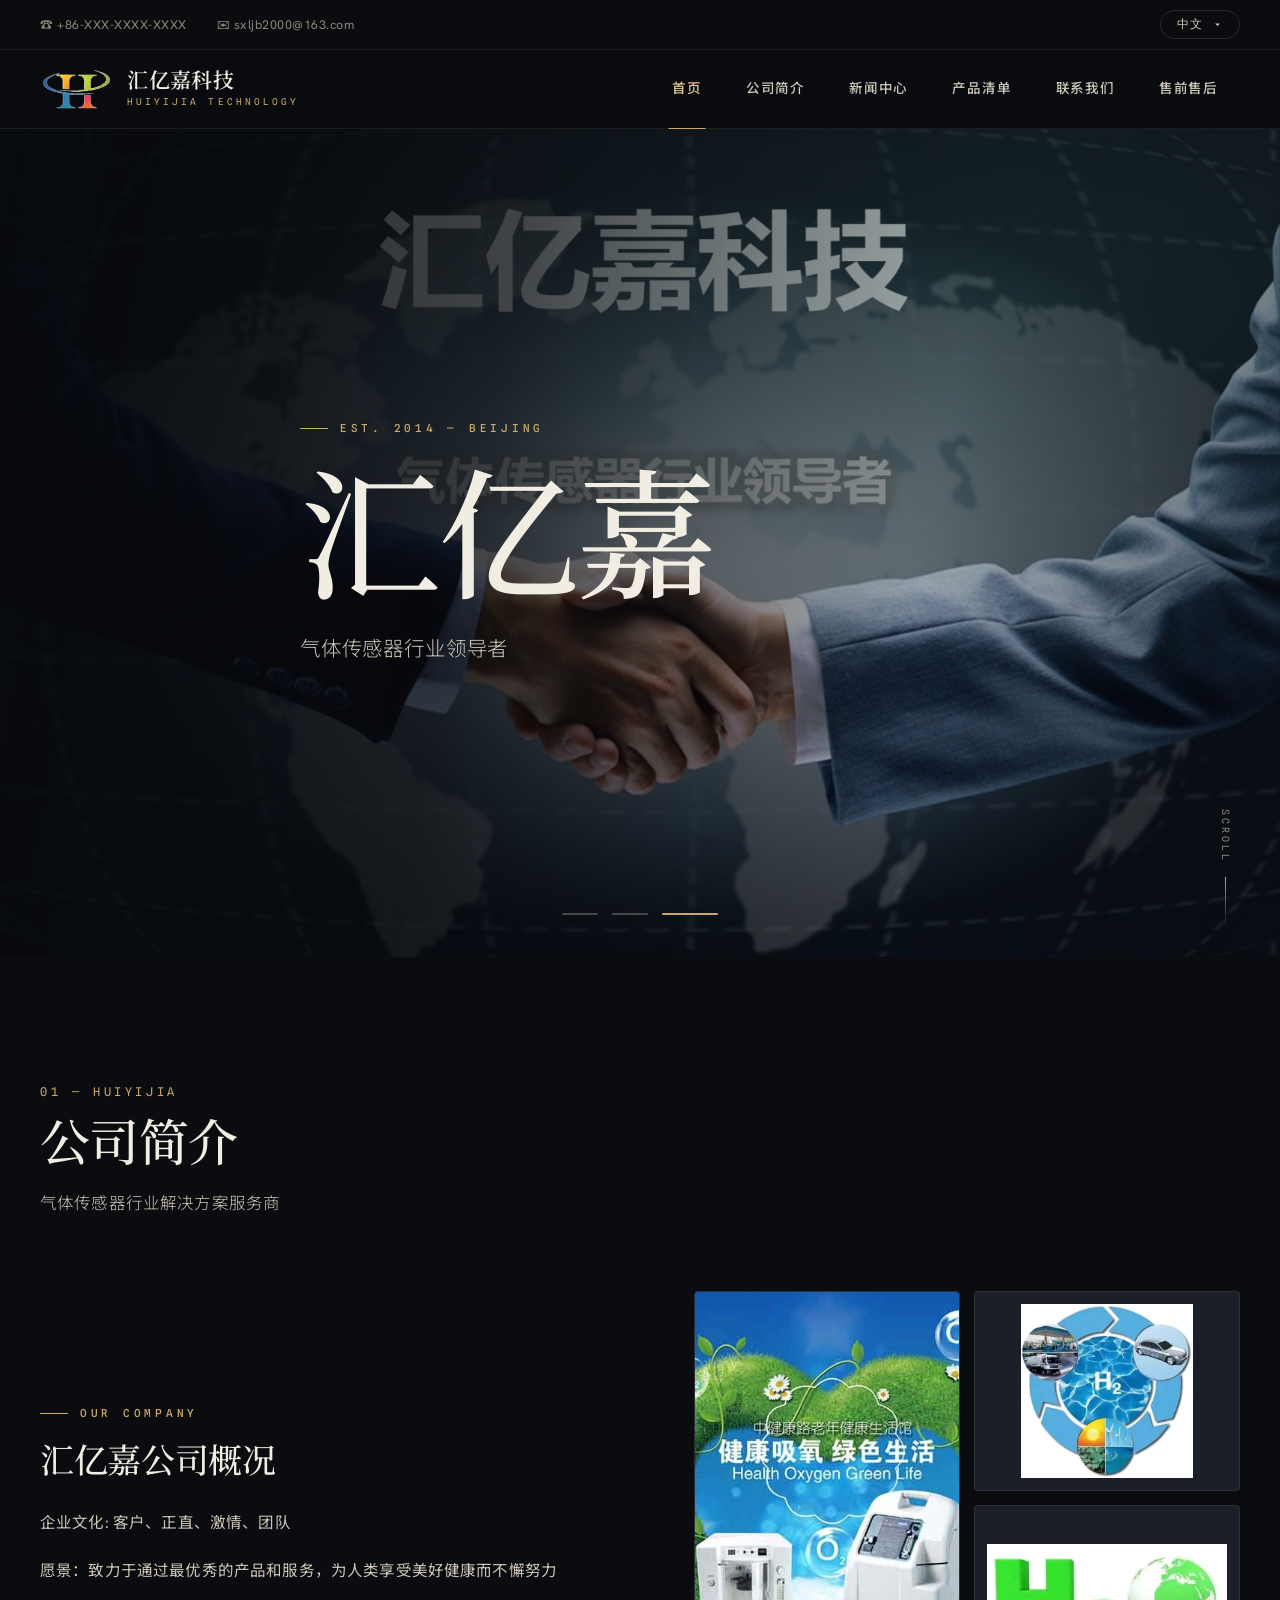
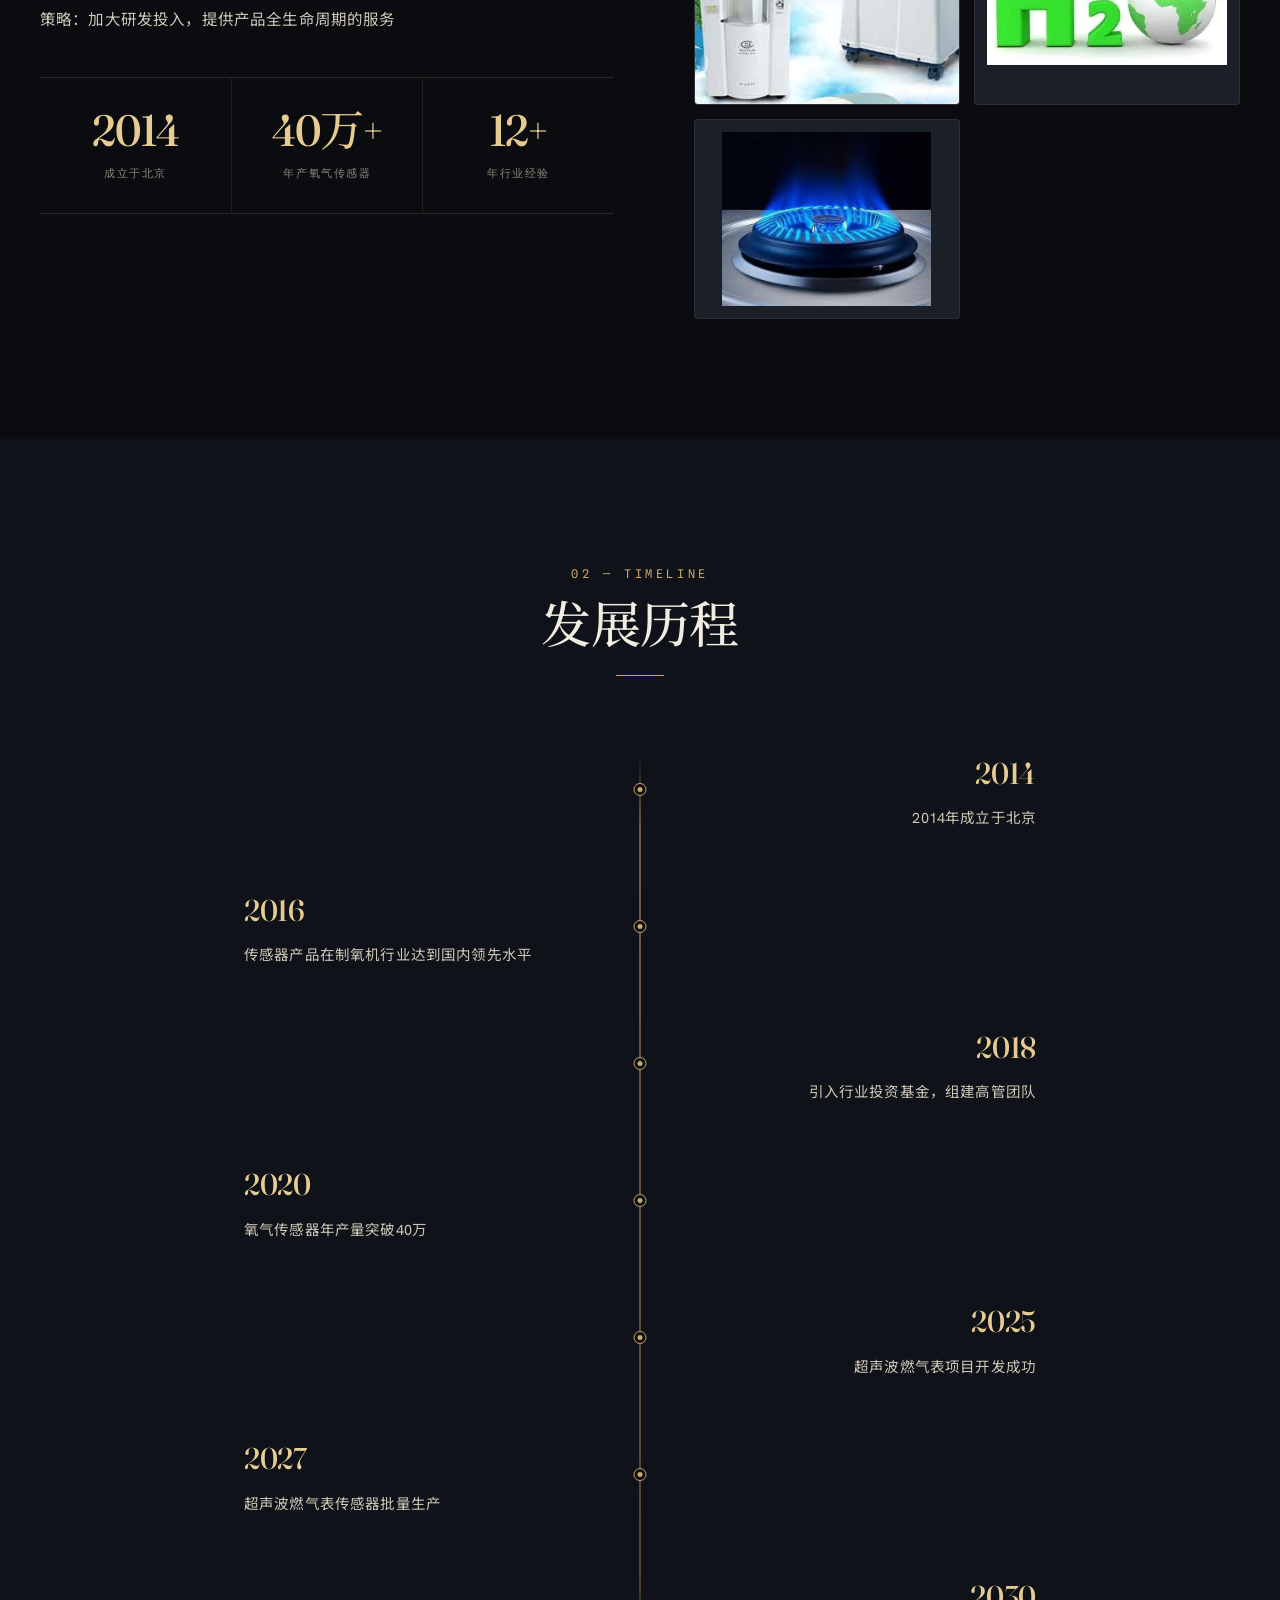
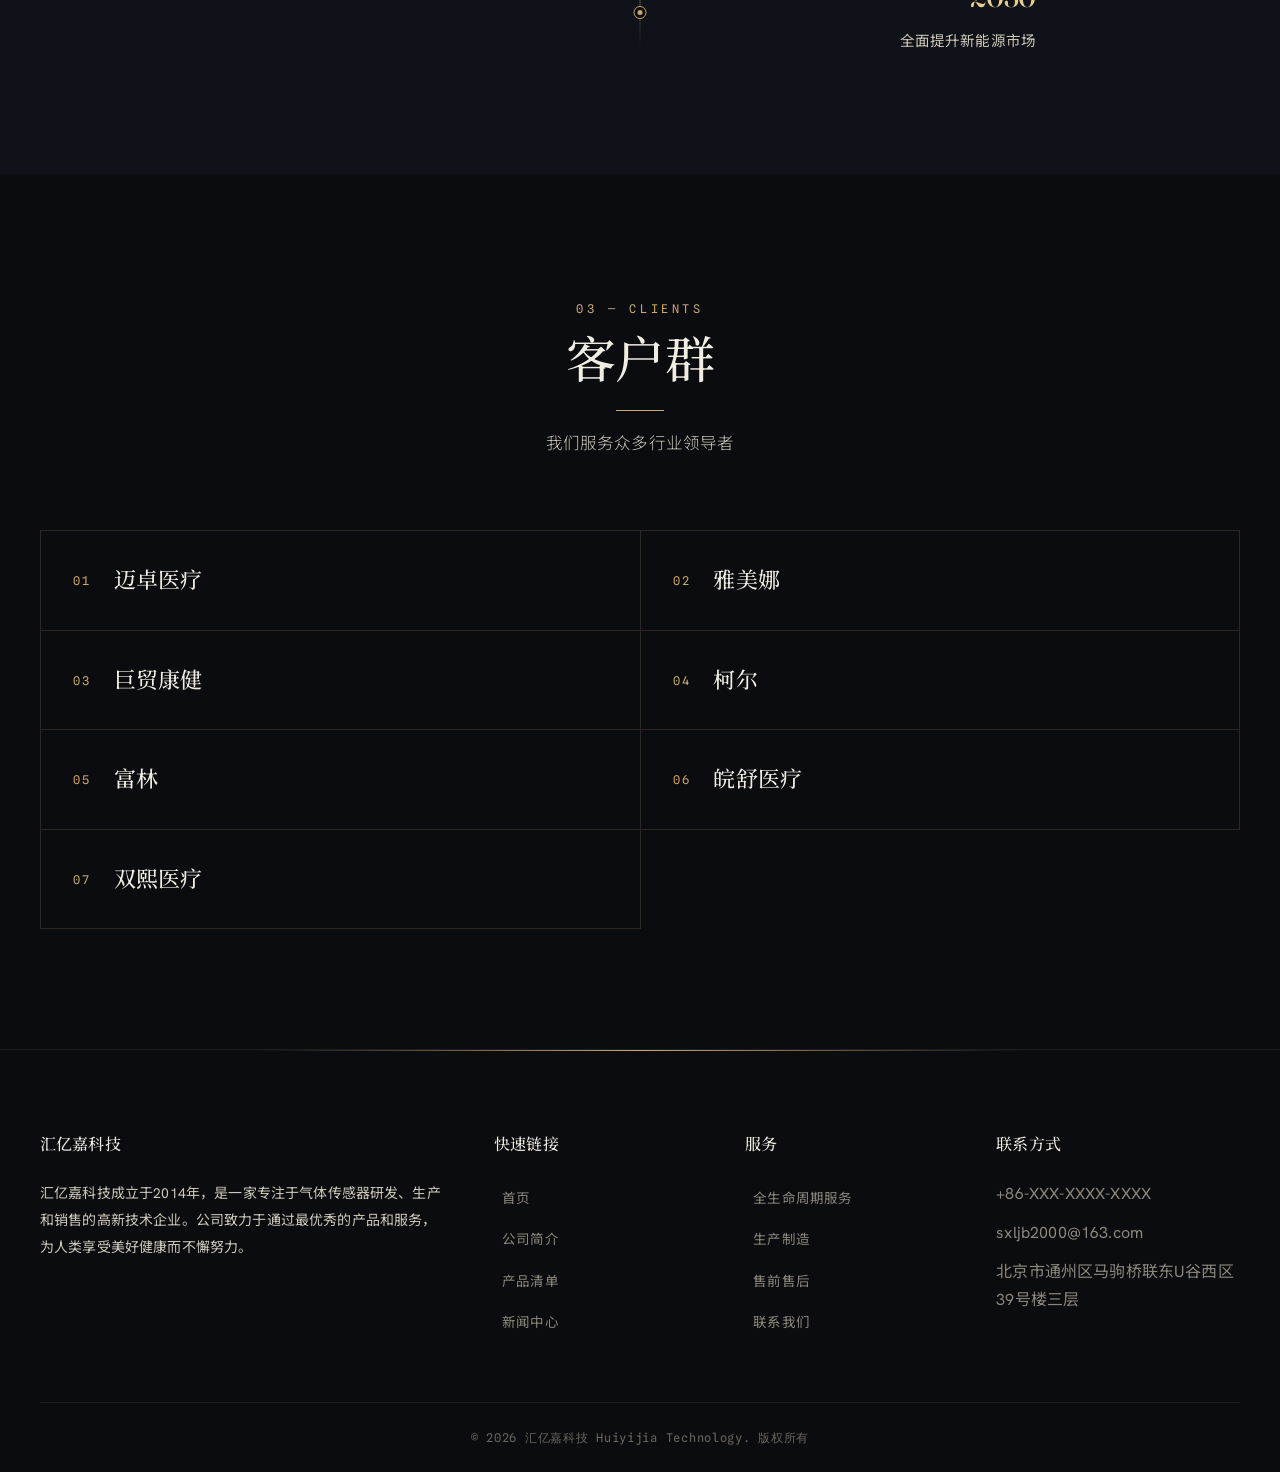
==== commit 8cc87511: "调整：放大h1标题、缩小logo对齐文字、修复公司概况图裁切、客户区改为7个名称分列显示" ====
--- a/index.html
+++ b/index.html
@@ -57,7 +57,7 @@
   <div class="hero-overlay"></div>
   <div class="hero-content">
     <span class="eyebrow">EST. 2014 — BEIJING</span>
-    <h1 data-i18n="hero_title">汇亿嘉科技简介</h1>
+    <h1 data-i18n="hero_title">汇亿嘉</h1>
     <p data-i18n="hero_sub">气体传感器行业领导者</p>
   </div>
   <div class="hero-dots">
@@ -121,10 +121,13 @@
       <p data-i18n="clients_subtitle">我们服务众多行业领导者</p>
     </div>
     <div class="clients-grid">
-      <div class="client-card fade-up"><div class="client-logo"><img src="images/client-1.png" alt=""></div><div class="client-name" data-i18n="client1">富林</div></div>
-      <div class="client-card fade-up"><div class="client-logo"><img src="images/client-2.png" alt=""></div><div class="client-name" data-i18n="client2">皖舒医疗</div></div>
-      <div class="client-card fade-up"><div class="client-logo"><img src="images/client-3.png" alt=""></div><div class="client-name" data-i18n="client3">巨贸康健</div></div>
-      <div class="client-card fade-up"><div class="client-logo"><img src="images/client-4.png" alt=""></div><div class="client-name" data-i18n="client4">双熙医疗</div></div>
+      <div class="client-card fade-up"><span class="client-num">01</span><span class="client-name" data-i18n="client1">迈卓医疗</span></div>
+      <div class="client-card fade-up"><span class="client-num">02</span><span class="client-name" data-i18n="client2">雅美娜</span></div>
+      <div class="client-card fade-up"><span class="client-num">03</span><span class="client-name" data-i18n="client3">巨贸康健</span></div>
+      <div class="client-card fade-up"><span class="client-num">04</span><span class="client-name" data-i18n="client4">柯尔</span></div>
+      <div class="client-card fade-up"><span class="client-num">05</span><span class="client-name" data-i18n="client5">富林</span></div>
+      <div class="client-card fade-up"><span class="client-num">06</span><span class="client-name" data-i18n="client6">皖舒医疗</span></div>
+      <div class="client-card fade-up"><span class="client-num">07</span><span class="client-name" data-i18n="client7">双熙医疗</span></div>
     </div>
   </div>
 </section>
--- a/style.css
+++ b/style.css
@@ -144,7 +144,7 @@
 .header .container{display:flex;align-items:center;justify-content:space-between;height:var(--nav-h)}
 .logo{display:flex;align-items:center;gap:14px;color:var(--cream)}
 .logo-img{height:46px;width:auto;border-radius:4px;object-fit:contain;filter:brightness(1.05) saturate(1.05)}
-.logo-img-lg{height:64px}
+.logo-img-lg{height:42px}
 .logo-text{
   font-family:var(--ff-display);font-size:21px;font-weight:600;
   letter-spacing:.02em;line-height:1.15;color:var(--cream);
@@ -190,8 +190,8 @@
 }
 .hero-content .eyebrow{margin-bottom:28px}
 .hero-content h1{
-  font-family:var(--ff-display);font-size:clamp(42px,6.4vw,86px);font-weight:500;
-  line-height:1.02;letter-spacing:-.015em;margin-bottom:22px;color:var(--cream);
+  font-family:var(--ff-display);font-size:clamp(64px,11vw,150px);font-weight:500;
+  line-height:1.02;letter-spacing:-.02em;margin-bottom:22px;color:var(--cream);
   font-variation-settings:"opsz" 144,"SOFT" 30;
 }
 .hero-content h1 em{font-style:italic;color:var(--bronze-bright);font-weight:400}
@@ -287,10 +287,11 @@
 .stat-label{font-family:var(--ff-mono);font-size:11px;color:var(--muted);margin-top:12px;letter-spacing:.14em;text-transform:uppercase}
 .about-images{display:grid;grid-template-columns:1fr 1fr;gap:14px}
 .about-images img{
-  border-radius:var(--r);width:100%;height:210px;object-fit:cover;transition:var(--t);
-  filter:saturate(.92) contrast(1.02);border:1px solid var(--hair-soft);
-}
-.about-images img:nth-child(1){grid-row:span 2;height:auto;min-height:434px}
+  border-radius:var(--r);width:100%;height:200px;object-fit:contain;background:var(--slate-2);
+  filter:saturate(.92) contrast(1.02);border:1px solid var(--hair-soft);transition:var(--t);
+  padding:12px;
+}
+.about-images img:nth-child(1){grid-row:span 2;height:auto;min-height:414px;object-fit:cover;padding:0}
 .about-images img:hover{transform:scale(1.015);filter:saturate(1.05) contrast(1.05);box-shadow:var(--shadow)}
 
 /* ============================================================
@@ -394,16 +395,17 @@
 /* ============================================================
    CLIENTS
    ============================================================ */
-.clients-grid{display:grid;grid-template-columns:repeat(4,1fr);gap:24px}
+.clients-grid{display:grid;grid-template-columns:repeat(2,1fr);gap:0;border-top:1px solid var(--hair);border-left:1px solid var(--hair)}
 .client-card{
-  background:var(--slate);padding:36px 24px;border-radius:var(--r-lg);text-align:center;
-  border:1px solid var(--hair-soft);transition:var(--t);
-}
-.client-card:hover{transform:translateY(-5px);box-shadow:var(--shadow);border-color:var(--hair)}
-.client-logo{height:84px;display:flex;align-items:center;justify-content:center;margin-bottom:18px}
-.client-logo img{max-height:62px;max-width:130px;object-fit:contain;filter:brightness(1.05);transition:var(--t)}
-.client-card:hover .client-logo img{filter:brightness(1.15)}
-.client-name{font-family:var(--ff-display);font-size:17px;font-weight:500;color:var(--cream);letter-spacing:.01em}
+  padding:30px 32px;border-right:1px solid var(--hair);border-bottom:1px solid var(--hair);
+  display:flex;align-items:center;gap:22px;transition:var(--t);position:relative;
+}
+.client-card:hover{background:rgba(201,168,106,.06)}
+.client-card::after{content:"";position:absolute;left:0;top:0;width:2px;height:0;background:var(--bronze);transition:height .4s var(--ease-out)}
+.client-card:hover::after{height:100%}
+.client-num{font-family:var(--ff-mono);font-size:12px;color:var(--bronze);letter-spacing:.2em;flex-shrink:0}
+.client-name{font-family:var(--ff-display);font-size:22px;font-weight:500;color:var(--cream);letter-spacing:.01em;transition:var(--t)}
+.client-card:hover .client-name{color:var(--bronze-bright)}
 
 /* ============================================================
    NEWS
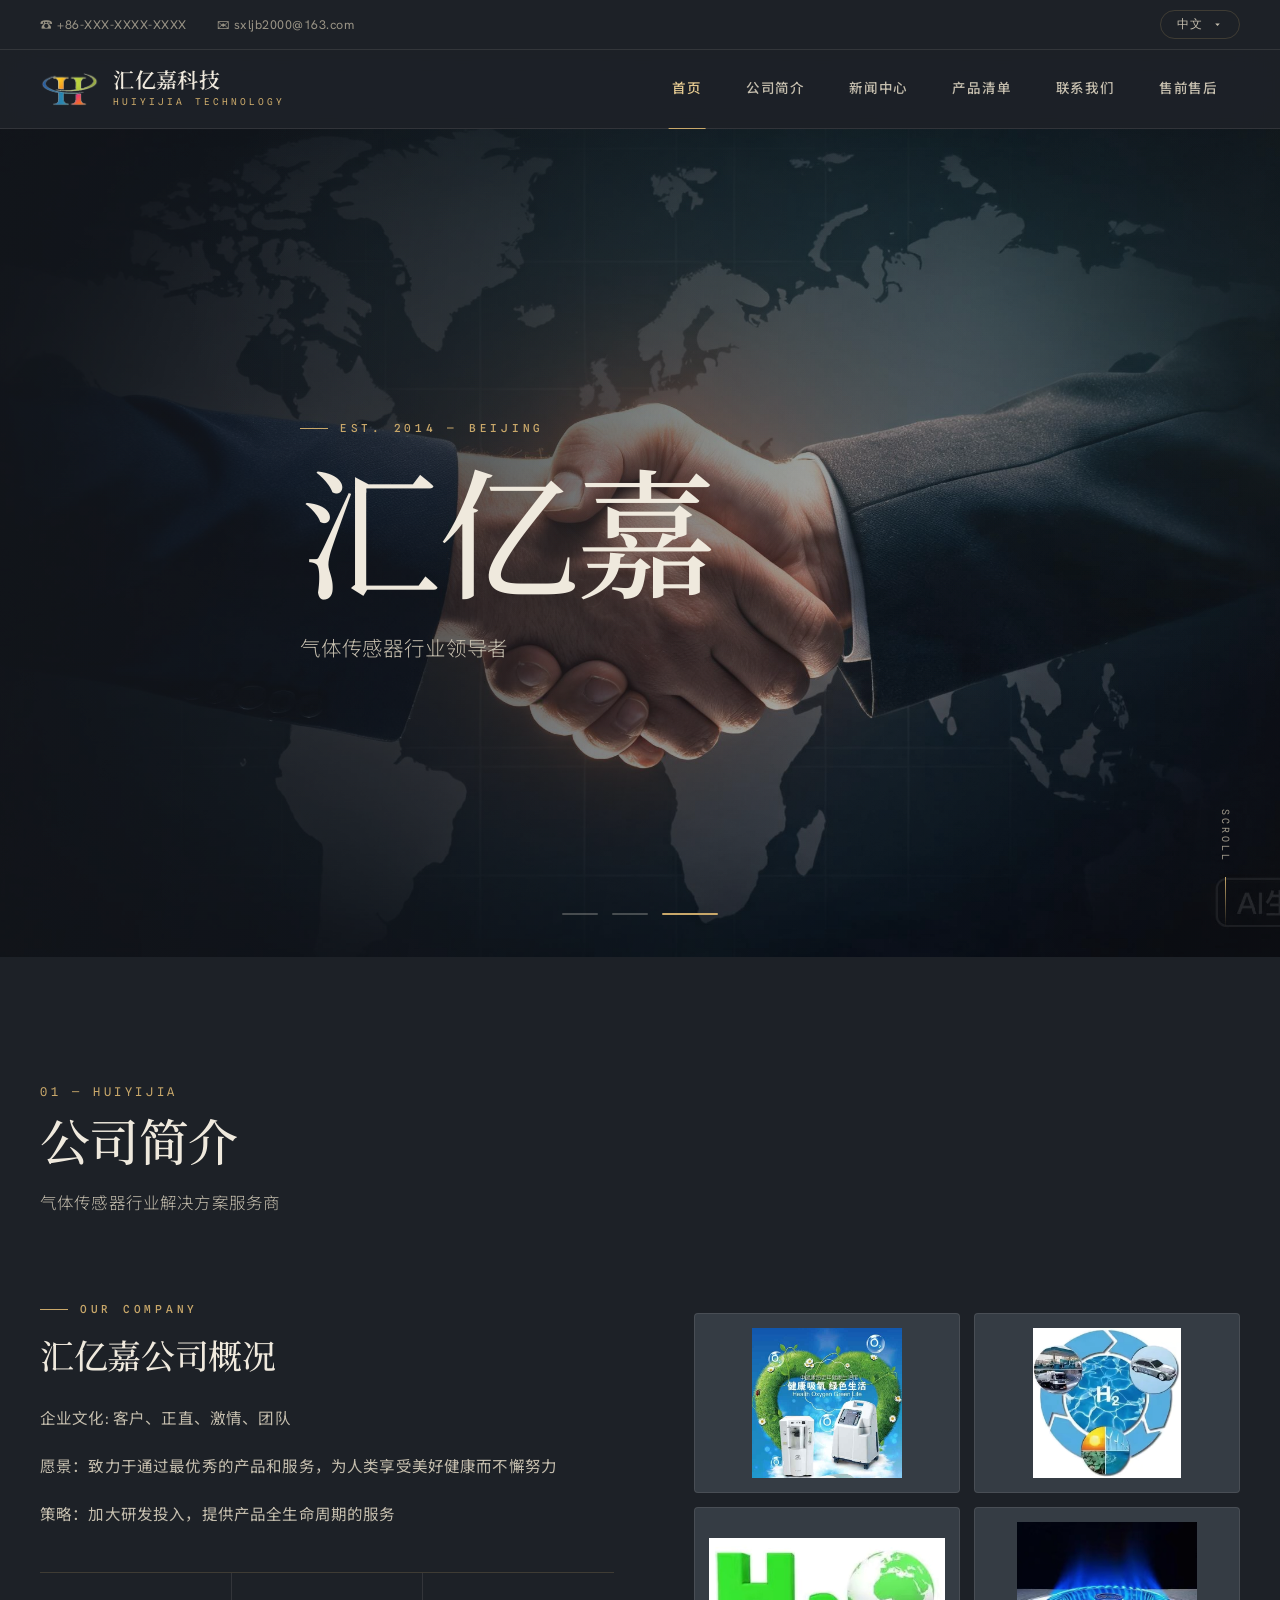
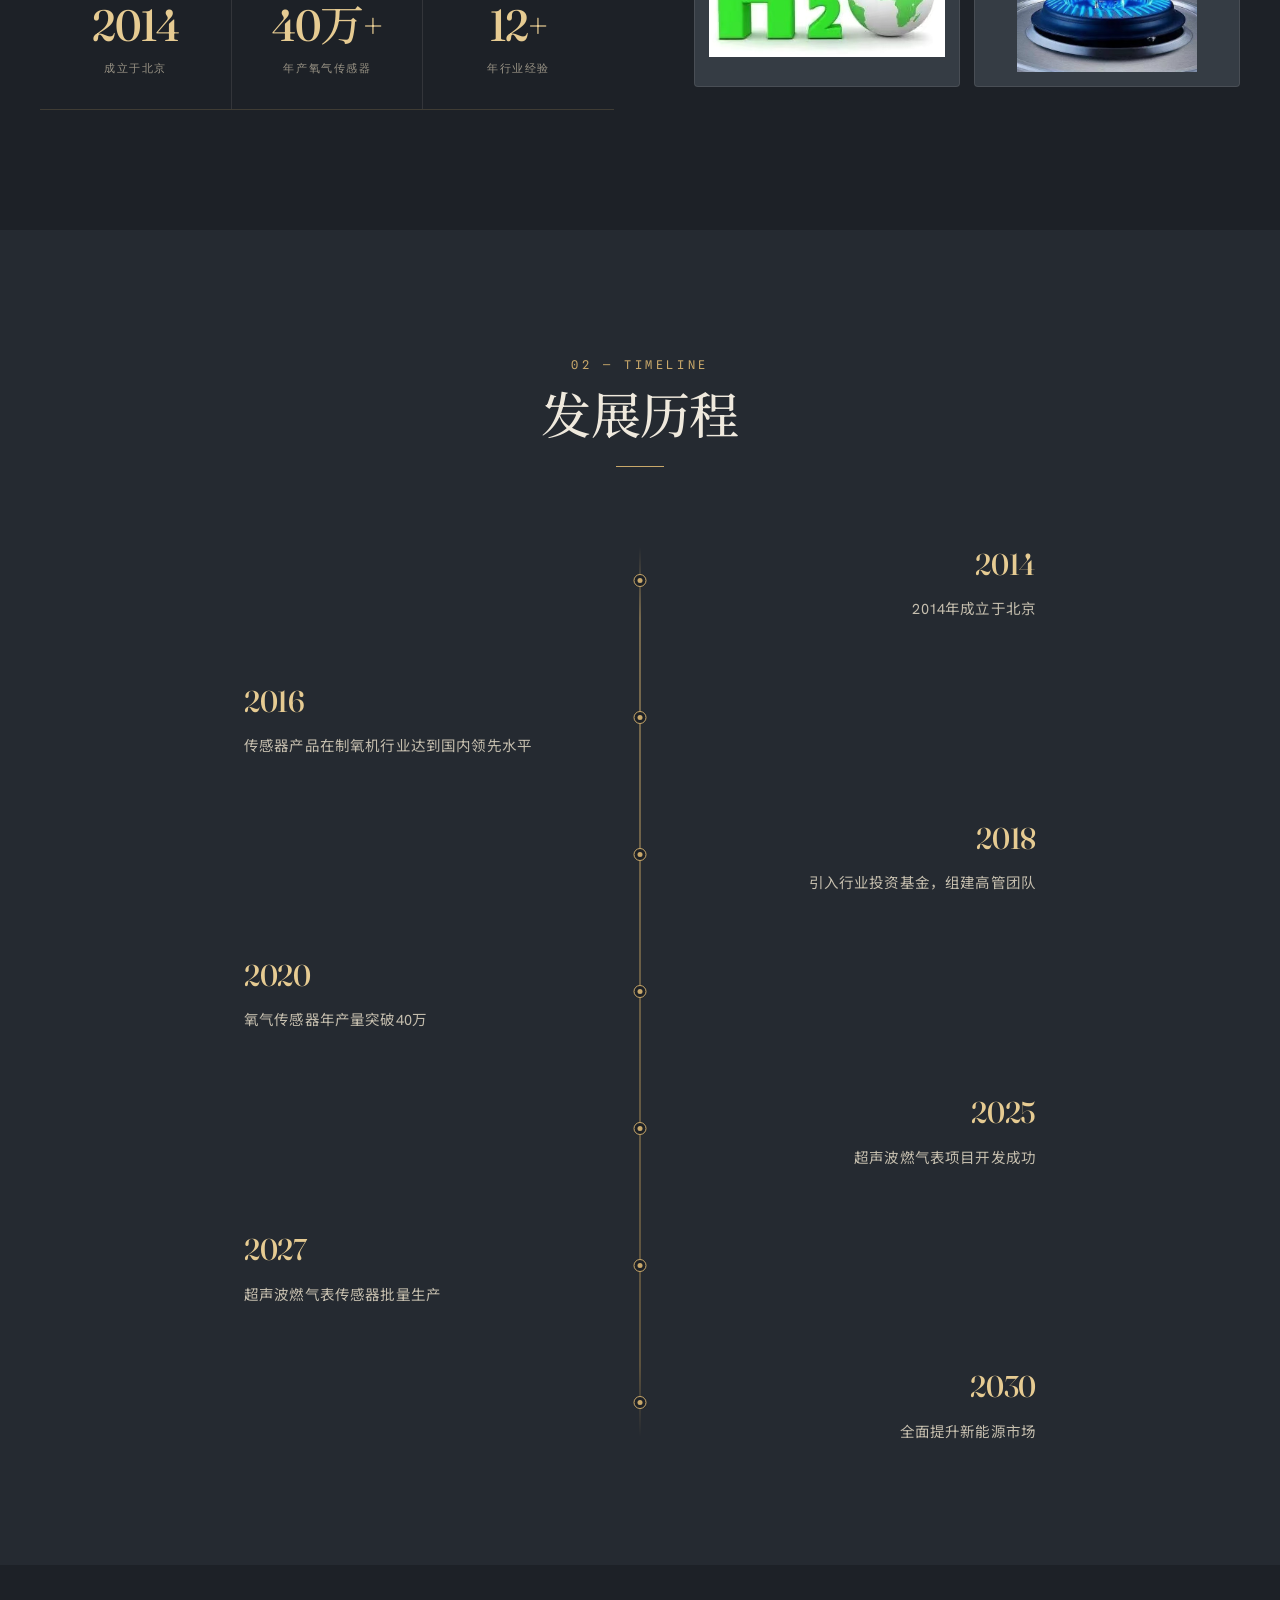
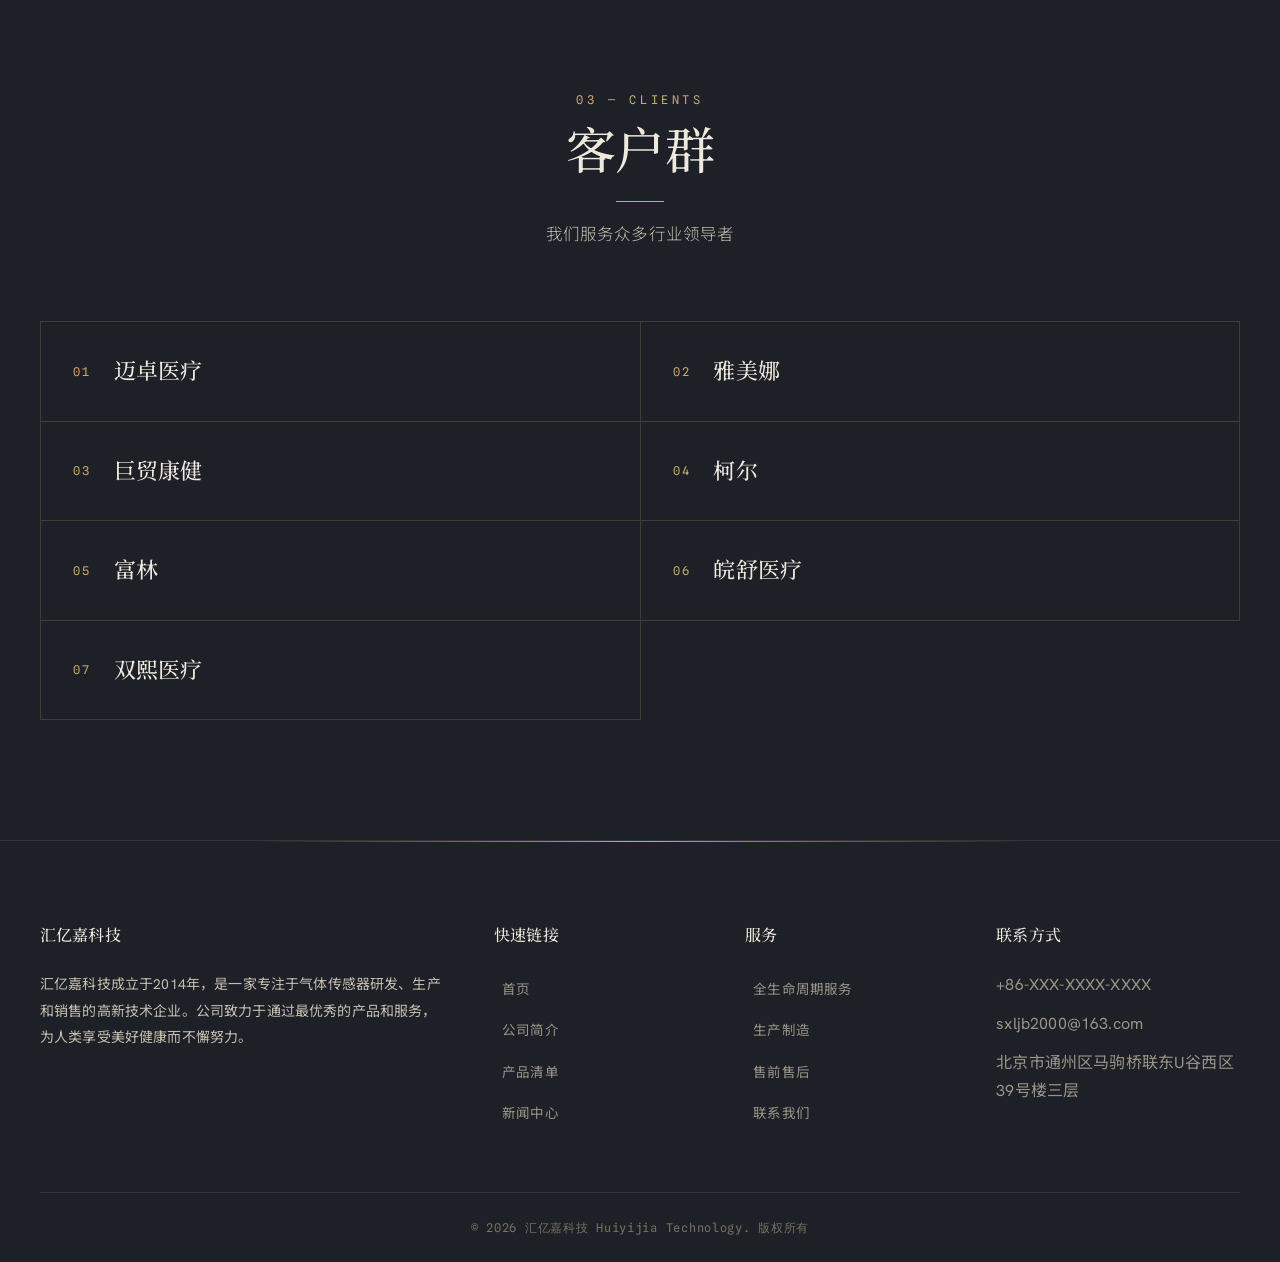
==== commit 121a55bd: "护眼深色模式：提亮整体配色为柔石墨灰、缩小h1与logo、修复公司概况图布局、替换hero-3去除文字" ====
--- a/index.html
+++ b/index.html
@@ -53,7 +53,7 @@
 <section class="hero">
   <div class="hero-slide active"><img src="images/hero-1.png" alt=""></div>
   <div class="hero-slide"><img src="images/hero-2.png" alt=""></div>
-  <div class="hero-slide"><img src="images/hero-3.png" alt=""></div>
+  <div class="hero-slide"><img src="images/hero-3-new.jpg" alt=""></div>
   <div class="hero-overlay"></div>
   <div class="hero-content">
     <span class="eyebrow">EST. 2014 — BEIJING</span>
--- a/style.css
+++ b/style.css
@@ -6,12 +6,12 @@
 *,*::before,*::after{margin:0;padding:0;box-sizing:border-box}
 
 :root{
-  /* — Surfaces (warm obsidian) — */
-  --ink:#0a0c10;
-  --obsidian:#0f1218;
-  --slate:#151921;
-  --slate-2:#1c212b;
-  --slate-3:#252b37;
+  /* — Surfaces (soft graphite — eye-comfort dark) — */
+  --ink:#1d2127;
+  --obsidian:#252a31;
+  --slate:#2e343c;
+  --slate-2:#363d46;
+  --slate-3:#3f474f;
   --on-light:#f4f1ea;
 
   /* — Bronze metallic accents — */
@@ -21,23 +21,23 @@
   --bronze-glow:rgba(201,168,106,.16);
 
   /* — Text — */
-  --cream:#f2ede2;
-  --cream-soft:#cfc8b9;
-  --muted:#8d8779;
-  --muted-2:#6b665b;
+  --cream:#efe9dd;
+  --cream-soft:#c5beae;
+  --muted:#9a9486;
+  --muted-2:#76715f;
 
   /* — Cool secondary — */
   --teal:#4f8782;
   --teal-deep:#2d4a48;
 
   /* — Lines — */
-  --hair:rgba(201,168,106,.18);
-  --hair-soft:rgba(242,237,226,.08);
-  --hair-strong:rgba(201,168,106,.34);
+  --hair:rgba(201,168,106,.20);
+  --hair-soft:rgba(242,237,226,.10);
+  --hair-strong:rgba(201,168,106,.36);
 
   /* — Shadows — */
-  --shadow:0 18px 50px -20px rgba(0,0,0,.7);
-  --shadow-lg:0 40px 90px -30px rgba(0,0,0,.85);
+  --shadow:0 18px 50px -22px rgba(0,0,0,.5);
+  --shadow-lg:0 40px 90px -30px rgba(0,0,0,.6);
   --shadow-bronze:0 24px 60px -22px rgba(201,168,106,.28);
 
   /* — Radii — */
@@ -75,7 +75,7 @@
 body::before{
   content:"";position:fixed;inset:0;z-index:1;pointer-events:none;
   background-image:url("data:image/svg+xml;utf8,<svg xmlns='http://www.w3.org/2000/svg' width='180' height='180'><filter id='n'><feTurbulence type='fractalNoise' baseFrequency='0.9' numOctaves='2' stitchTiles='stitch'/><feColorMatrix values='0 0 0 0 0.79 0 0 0 0 0.66 0 0 0 0 0.42 0 0 0 0.5 0'/></filter><rect width='100%' height='100%' filter='url(%23n)'/></svg>");
-  opacity:.045;mix-blend-mode:overlay;
+  opacity:.03;mix-blend-mode:overlay;
 }
 
 ::selection{background:var(--bronze);color:var(--ink)}
@@ -134,7 +134,7 @@
    HEADER / NAV
    ============================================================ */
 .header{
-  background:rgba(10,12,16,.72);
+  background:rgba(29,33,39,.78);
   backdrop-filter:blur(20px) saturate(140%);
   -webkit-backdrop-filter:blur(20px) saturate(140%);
   position:sticky;top:0;z-index:9999;
@@ -143,8 +143,8 @@
 }
 .header .container{display:flex;align-items:center;justify-content:space-between;height:var(--nav-h)}
 .logo{display:flex;align-items:center;gap:14px;color:var(--cream)}
-.logo-img{height:46px;width:auto;border-radius:4px;object-fit:contain;filter:brightness(1.05) saturate(1.05)}
-.logo-img-lg{height:42px}
+.logo-img{height:40px;width:auto;border-radius:4px;object-fit:contain;filter:brightness(1.05) saturate(1.05)}
+.logo-img-lg{height:34px}
 .logo-text{
   font-family:var(--ff-display);font-size:21px;font-weight:600;
   letter-spacing:.02em;line-height:1.15;color:var(--cream);
@@ -182,7 +182,7 @@
   position:absolute;inset:0;z-index:2;
   background:
     radial-gradient(120% 90% at 80% 20%,rgba(79,135,130,.18),transparent 55%),
-    linear-gradient(100deg,rgba(8,10,14,.94) 0%,rgba(8,10,14,.78) 38%,rgba(8,10,14,.32) 70%,rgba(8,10,14,.55) 100%);
+    linear-gradient(100deg,rgba(20,23,28,.88) 0%,rgba(20,23,28,.68) 38%,rgba(20,23,28,.28) 70%,rgba(20,23,28,.48) 100%);
 }
 .hero-content{
   position:relative;z-index:3;height:100%;display:flex;flex-direction:column;justify-content:center;
@@ -287,11 +287,10 @@
 .stat-label{font-family:var(--ff-mono);font-size:11px;color:var(--muted);margin-top:12px;letter-spacing:.14em;text-transform:uppercase}
 .about-images{display:grid;grid-template-columns:1fr 1fr;gap:14px}
 .about-images img{
-  border-radius:var(--r);width:100%;height:200px;object-fit:contain;background:var(--slate-2);
+  border-radius:var(--r);width:100%;height:180px;object-fit:contain;background:var(--slate-2);
   filter:saturate(.92) contrast(1.02);border:1px solid var(--hair-soft);transition:var(--t);
-  padding:12px;
-}
-.about-images img:nth-child(1){grid-row:span 2;height:auto;min-height:414px;object-fit:cover;padding:0}
+  padding:14px;
+}
 .about-images img:hover{transform:scale(1.015);filter:saturate(1.05) contrast(1.05);box-shadow:var(--shadow)}
 
 /* ============================================================
@@ -345,7 +344,7 @@
 .lifecycle-wrapper{display:flex;gap:64px;align-items:center}
 .lifecycle-image{flex:0 0 44%;border-radius:var(--r-lg);overflow:hidden;box-shadow:var(--shadow);border:1px solid var(--hair-soft);position:relative}
 .lifecycle-image img{width:100%}
-.lifecycle-image::after{content:"";position:absolute;inset:0;background:linear-gradient(160deg,transparent 60%,rgba(8,10,14,.5));pointer-events:none}
+.lifecycle-image::after{content:"";position:absolute;inset:0;background:linear-gradient(160deg,transparent 60%,rgba(20,23,28,.5));pointer-events:none}
 .lifecycle-steps{flex:1}
 .lifecycle-step{display:flex;gap:24px;margin-bottom:34px;align-items:flex-start;position:relative}
 .lifecycle-step:last-child{margin-bottom:0}
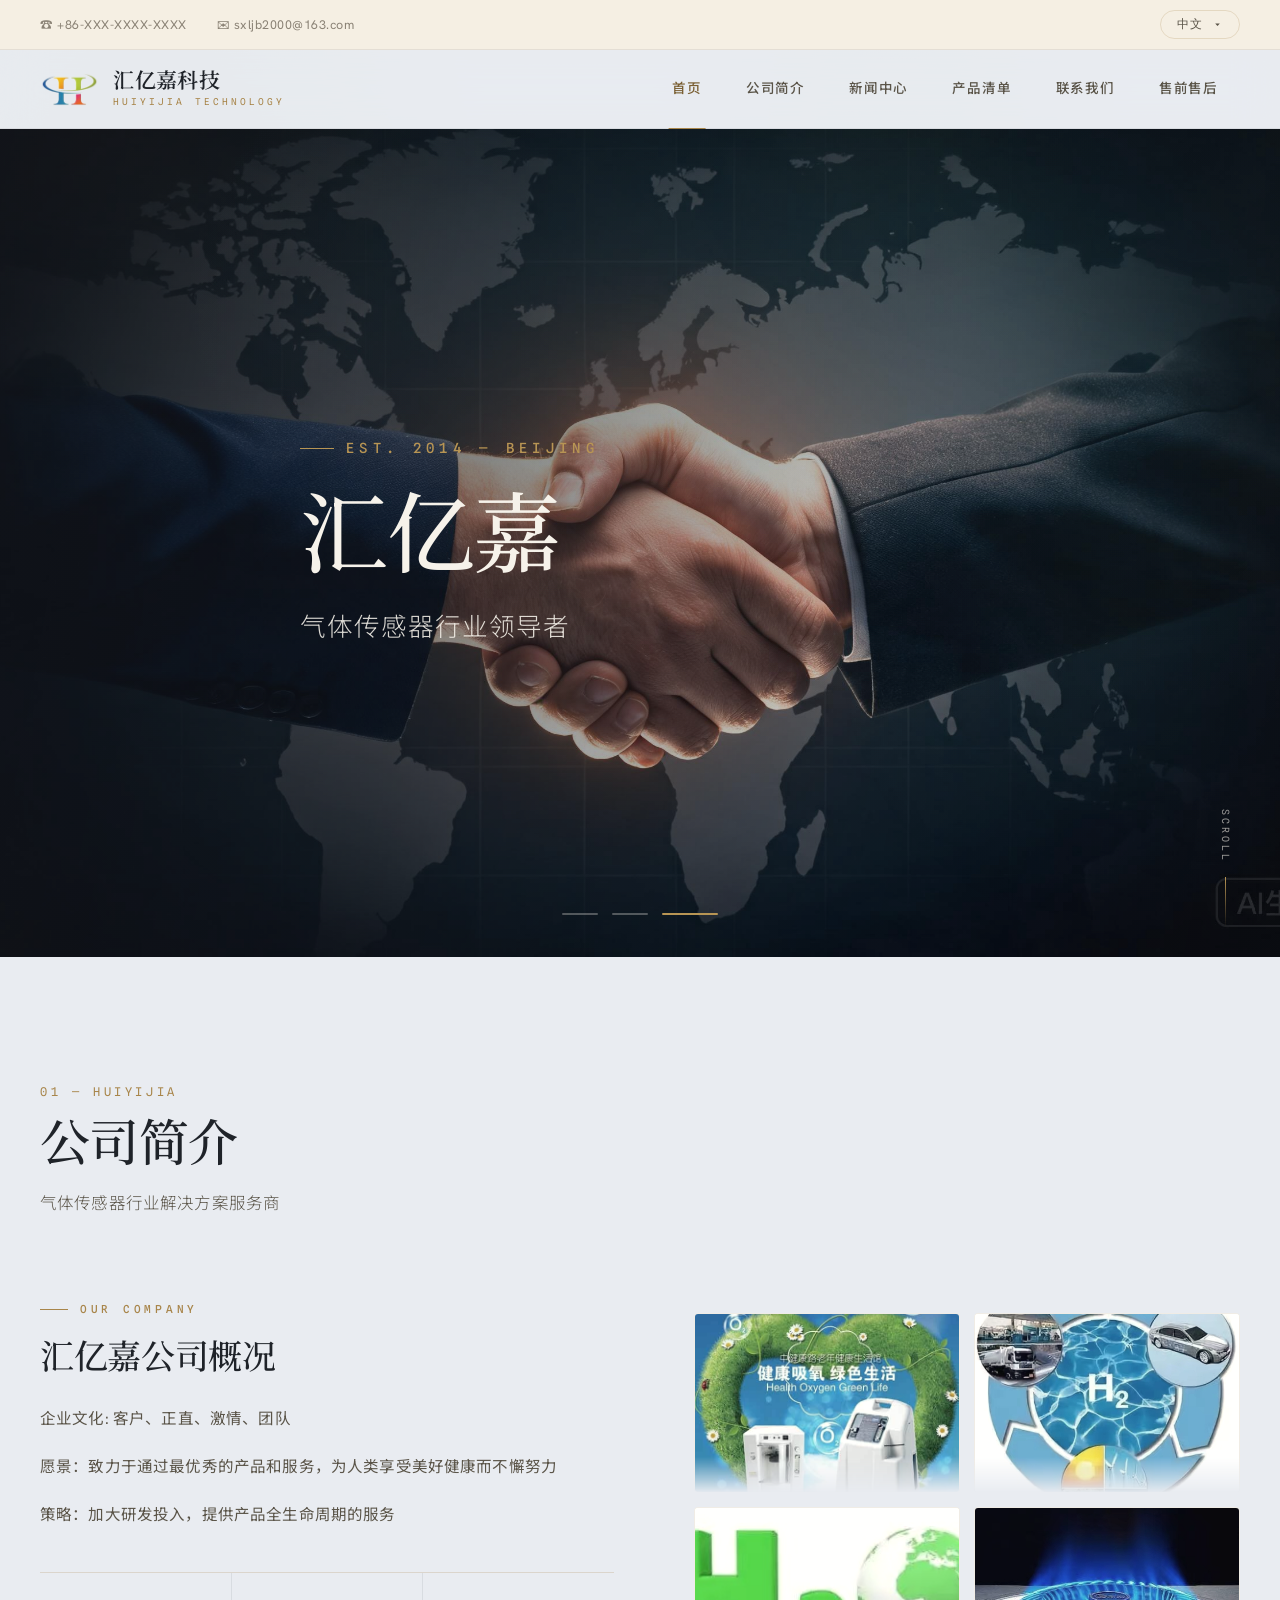
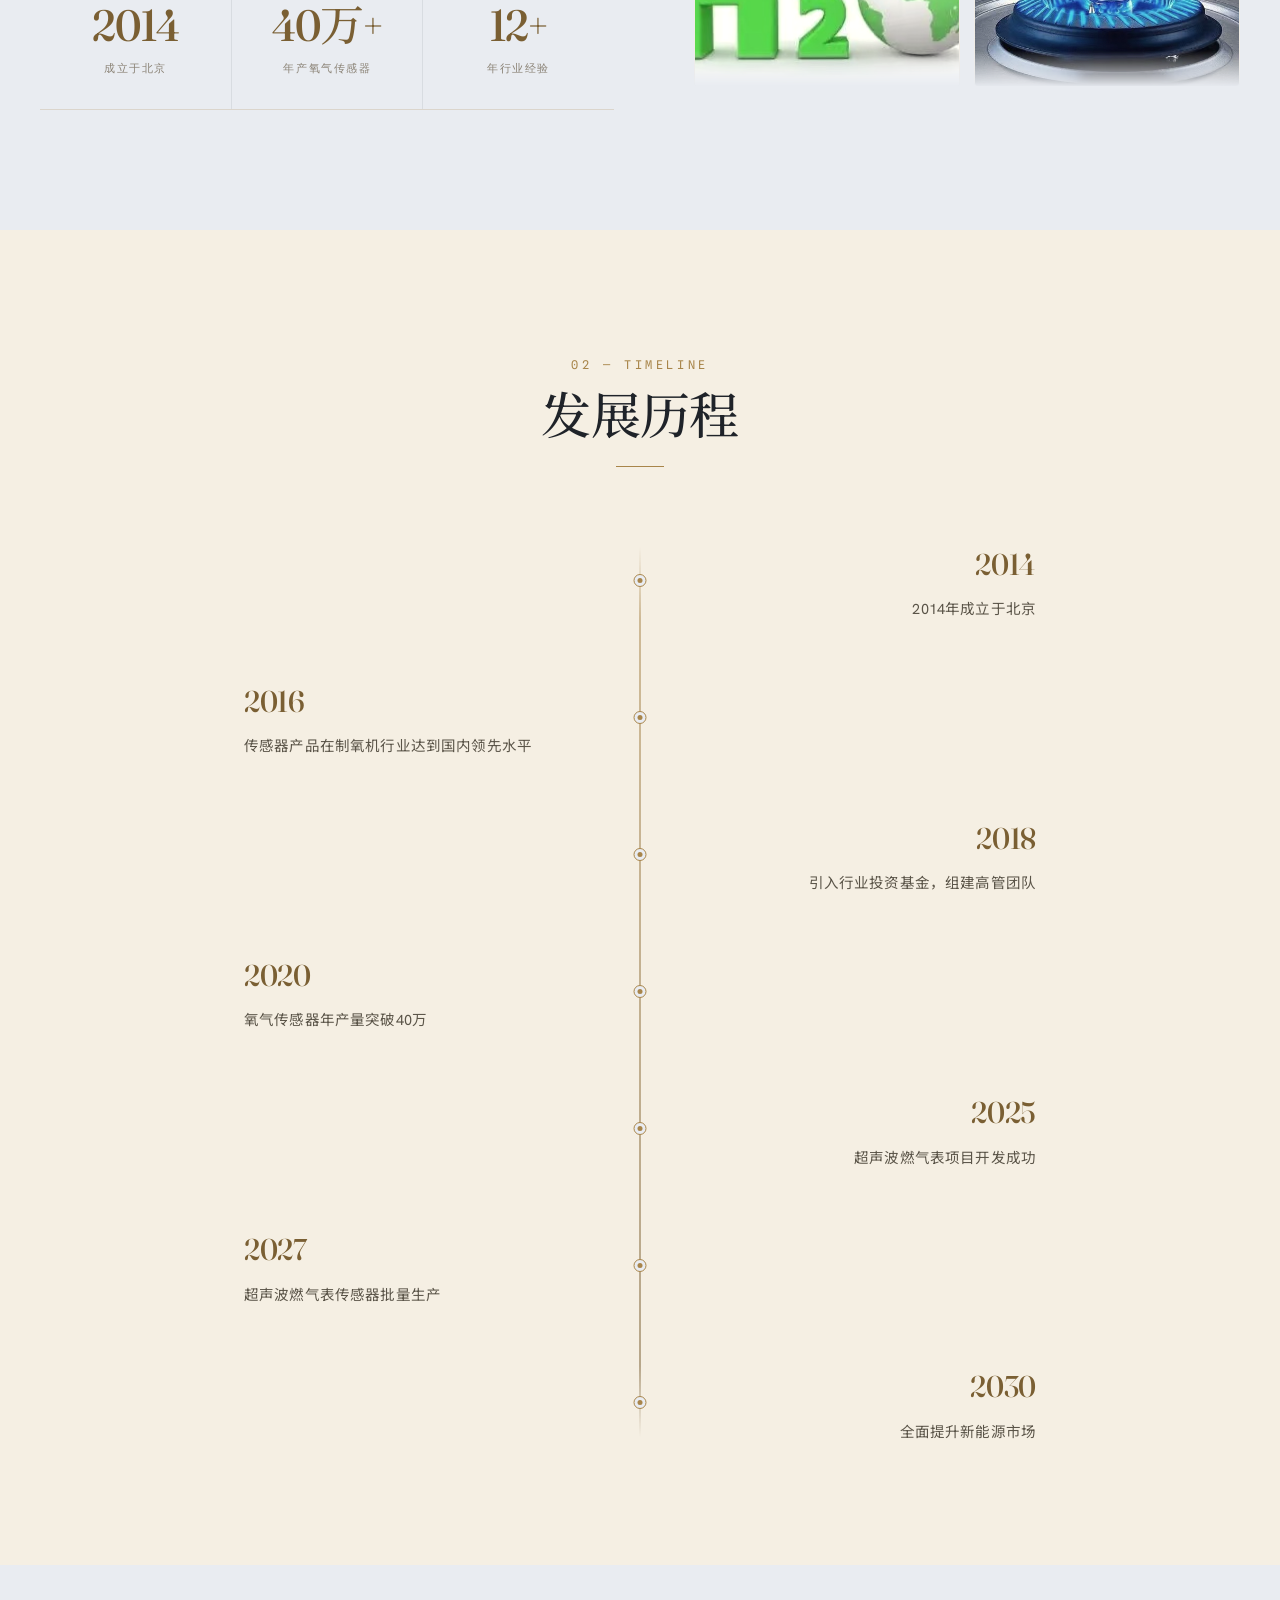
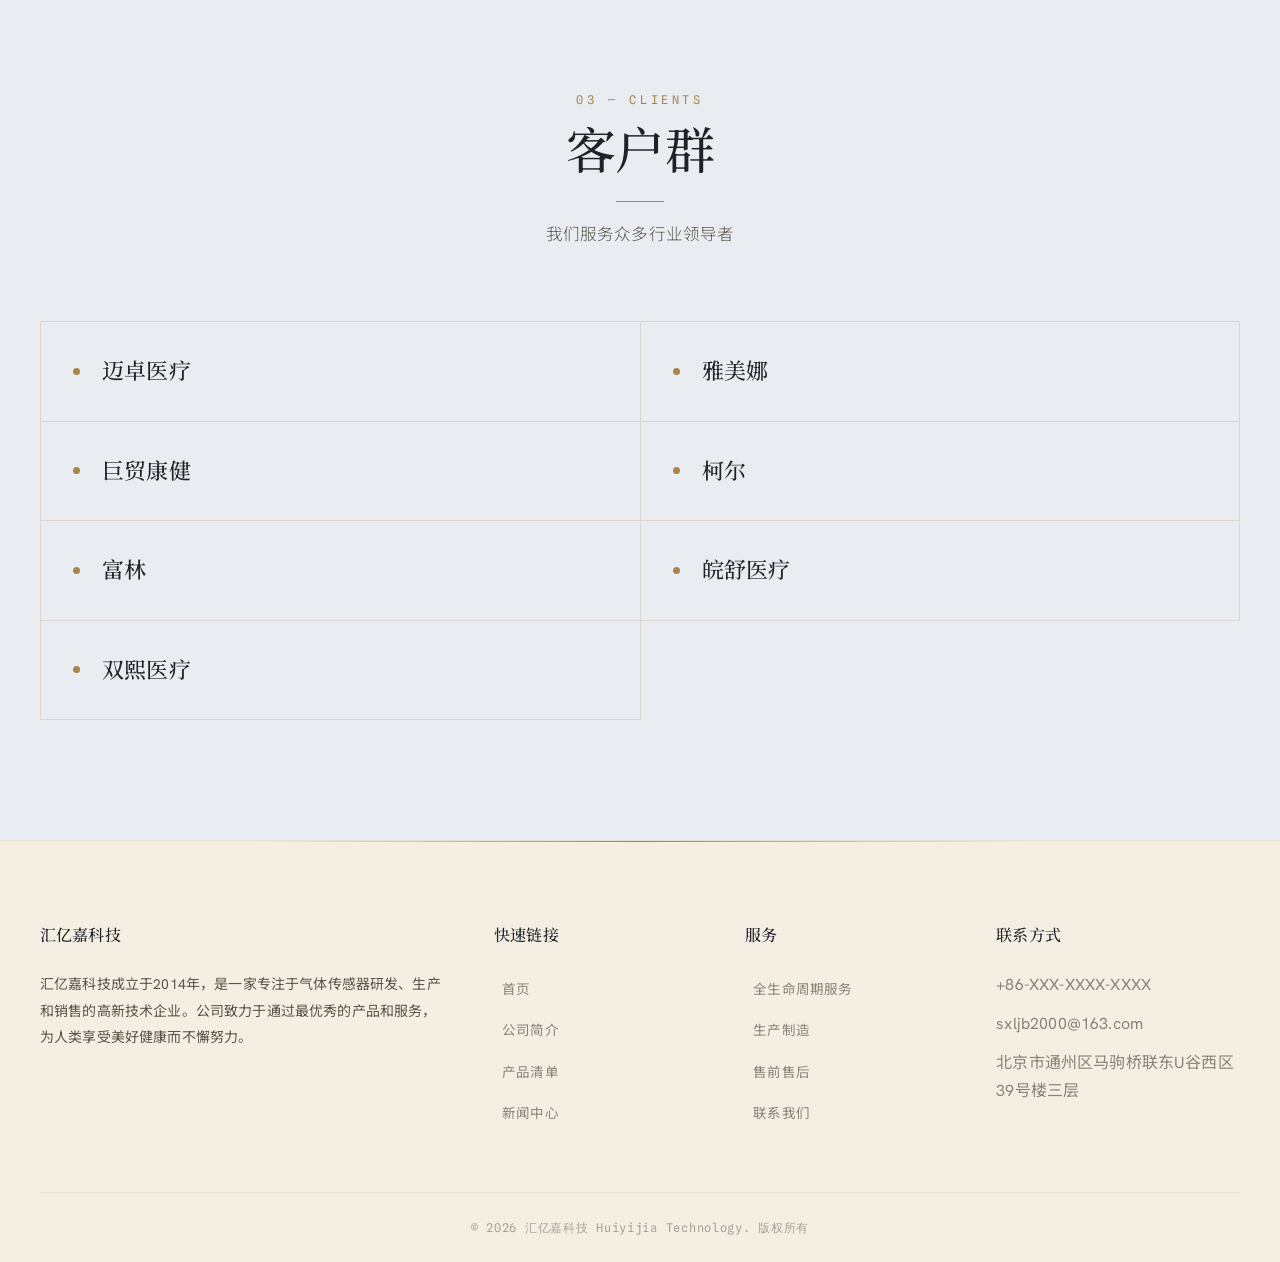
==== commit 1d7d842e: "客户区序号数字改为铜色小圆点" ====
--- a/index.html
+++ b/index.html
@@ -121,13 +121,13 @@
       <p data-i18n="clients_subtitle">我们服务众多行业领导者</p>
     </div>
     <div class="clients-grid">
-      <div class="client-card fade-up"><span class="client-num">01</span><span class="client-name" data-i18n="client1">迈卓医疗</span></div>
-      <div class="client-card fade-up"><span class="client-num">02</span><span class="client-name" data-i18n="client2">雅美娜</span></div>
-      <div class="client-card fade-up"><span class="client-num">03</span><span class="client-name" data-i18n="client3">巨贸康健</span></div>
-      <div class="client-card fade-up"><span class="client-num">04</span><span class="client-name" data-i18n="client4">柯尔</span></div>
-      <div class="client-card fade-up"><span class="client-num">05</span><span class="client-name" data-i18n="client5">富林</span></div>
-      <div class="client-card fade-up"><span class="client-num">06</span><span class="client-name" data-i18n="client6">皖舒医疗</span></div>
-      <div class="client-card fade-up"><span class="client-num">07</span><span class="client-name" data-i18n="client7">双熙医疗</span></div>
+      <div class="client-card fade-up"><span class="client-dot"></span><span class="client-name" data-i18n="client1">迈卓医疗</span></div>
+      <div class="client-card fade-up"><span class="client-dot"></span><span class="client-name" data-i18n="client2">雅美娜</span></div>
+      <div class="client-card fade-up"><span class="client-dot"></span><span class="client-name" data-i18n="client3">巨贸康健</span></div>
+      <div class="client-card fade-up"><span class="client-dot"></span><span class="client-name" data-i18n="client4">柯尔</span></div>
+      <div class="client-card fade-up"><span class="client-dot"></span><span class="client-name" data-i18n="client5">富林</span></div>
+      <div class="client-card fade-up"><span class="client-dot"></span><span class="client-name" data-i18n="client6">皖舒医疗</span></div>
+      <div class="client-card fade-up"><span class="client-dot"></span><span class="client-name" data-i18n="client7">双熙医疗</span></div>
     </div>
   </div>
 </section>
--- a/style.css
+++ b/style.css
@@ -1,44 +1,45 @@
 /* ============================================================
    HUIYIJIA TECHNOLOGY — Atelier of Precision
-   Editorial industrial-luxury design system
+   Editorial luxury design system · warm ivory light theme
    ============================================================ */
 
 *,*::before,*::after{margin:0;padding:0;box-sizing:border-box}
 
 :root{
-  /* — Surfaces (soft graphite — eye-comfort dark) — */
-  --ink:#1d2127;
-  --obsidian:#252a31;
-  --slate:#2e343c;
-  --slate-2:#363d46;
-  --slate-3:#3f474f;
+  /* — Surfaces (cool grey × warm stone — split palette) — */
+  --ink:#1f2329;
+  --paper:#e9ecf1;
+  --paper-alt:#f5efe3;
+  --card:#ffffff;
+  --card-soft:#faf8f4;
+  --card-warm:#f3ede2;
   --on-light:#f4f1ea;
 
   /* — Bronze metallic accents — */
-  --bronze:#c9a86a;
-  --bronze-bright:#e6cb92;
-  --bronze-deep:#93794a;
-  --bronze-glow:rgba(201,168,106,.16);
+  --bronze:#a8854a;
+  --bronze-bright:#b89554;
+  --bronze-deep:#7a5f33;
+  --bronze-glow:rgba(168,133,74,.14);
 
   /* — Text — */
-  --cream:#efe9dd;
-  --cream-soft:#c5beae;
-  --muted:#9a9486;
-  --muted-2:#76715f;
+  --cream:#1f2329;
+  --cream-soft:#5a5448;
+  --muted:#8a8275;
+  --muted-2:#a8a094;
 
   /* — Cool secondary — */
-  --teal:#4f8782;
+  --teal:#3e6f6a;
   --teal-deep:#2d4a48;
 
   /* — Lines — */
-  --hair:rgba(201,168,106,.20);
-  --hair-soft:rgba(242,237,226,.10);
-  --hair-strong:rgba(201,168,106,.36);
+  --hair:rgba(168,133,74,.22);
+  --hair-soft:rgba(31,35,41,.08);
+  --hair-strong:rgba(168,133,74,.38);
 
   /* — Shadows — */
-  --shadow:0 18px 50px -22px rgba(0,0,0,.5);
-  --shadow-lg:0 40px 90px -30px rgba(0,0,0,.6);
-  --shadow-bronze:0 24px 60px -22px rgba(201,168,106,.28);
+  --shadow:0 18px 50px -24px rgba(120,100,60,.18);
+  --shadow-lg:0 40px 90px -30px rgba(120,100,60,.22);
+  --shadow-bronze:0 24px 60px -22px rgba(168,133,74,.24);
 
   /* — Radii — */
   --r:4px;
@@ -60,25 +61,42 @@
   font-family:var(--ff-body);
   color:var(--cream);
   line-height:1.75;
-  background:var(--ink);
+  background:var(--paper);
   overflow-x:hidden;
   font-weight:400;
   letter-spacing:.01em;
   -webkit-font-smoothing:antialiased;
+  position:relative;
 }
 a{text-decoration:none;color:inherit;transition:var(--t)}
 img{max-width:100%;height:auto;display:block}
 ul{list-style:none}
 button{font-family:inherit}
+.container,.top-bar,.header,.footer,.scroll-top{position:relative;z-index:2}
 
 /* — Grain / atmosphere overlay — */
 body::before{
   content:"";position:fixed;inset:0;z-index:1;pointer-events:none;
-  background-image:url("data:image/svg+xml;utf8,<svg xmlns='http://www.w3.org/2000/svg' width='180' height='180'><filter id='n'><feTurbulence type='fractalNoise' baseFrequency='0.9' numOctaves='2' stitchTiles='stitch'/><feColorMatrix values='0 0 0 0 0.79 0 0 0 0 0.66 0 0 0 0 0.42 0 0 0 0.5 0'/></filter><rect width='100%' height='100%' filter='url(%23n)'/></svg>");
-  opacity:.03;mix-blend-mode:overlay;
-}
-
-::selection{background:var(--bronze);color:var(--ink)}
+  background-image:url("data:image/svg+xml;utf8,<svg xmlns='http://www.w3.org/2000/svg' width='180' height='180'><filter id='n'><feTurbulence type='fractalNoise' baseFrequency='0.9' numOctaves='2' stitchTiles='stitch'/><feColorMatrix values='0 0 0 0 0.66 0 0 0 0 0.52 0 0 0 0 0.29 0 0 0 0.5 0'/></filter><rect width='100%' height='100%' filter='url(%23n)'/></svg>");
+  opacity:.025;mix-blend-mode:multiply;
+}
+
+/* — Ambient aurora: slow-drifting light blobs — */
+body::after{
+  content:"";position:fixed;inset:0;z-index:0;pointer-events:none;
+  background:
+    radial-gradient(42vw 42vw at 12% 18%,rgba(168,133,74,.10),transparent 60%),
+    radial-gradient(38vw 38vw at 88% 72%,rgba(62,111,106,.09),transparent 60%),
+    radial-gradient(30vw 30vw at 70% 12%,rgba(168,133,74,.06),transparent 60%);
+  animation:drift 26s ease-in-out infinite alternate;
+}
+@keyframes drift{
+  0%{transform:translate3d(0,0,0) scale(1)}
+  50%{transform:translate3d(-2vw,1.5vw,0) scale(1.06)}
+  100%{transform:translate3d(2vw,-1vw,0) scale(1.03)}
+}
+
+::selection{background:var(--bronze);color:var(--paper)}
 
 .container{max-width:1280px;margin:0 auto;padding:0 40px}
 
@@ -94,7 +112,7 @@
    TOP BAR
    ============================================================ */
 .top-bar{
-  background:var(--ink);
+  background:var(--paper-alt);
   color:var(--muted);
   font-size:12.5px;
   letter-spacing:.04em;
@@ -112,14 +130,14 @@
   cursor:pointer;font-size:11.5px;letter-spacing:.14em;text-transform:uppercase;
   display:flex;align-items:center;gap:8px;transition:var(--t);font-family:var(--ff-mono);
 }
-.lang-btn:hover{border-color:var(--bronze);color:var(--bronze-bright)}
+.lang-btn:hover{border-color:var(--bronze);color:var(--bronze-deep)}
 .lang-btn svg{width:11px;height:11px;fill:currentColor;transition:transform .4s var(--ease)}
 .lang-switcher.open .lang-btn svg{transform:rotate(180deg)}
 .lang-dropdown{
-  position:absolute;top:calc(100% + 10px);right:0;background:var(--slate);
+  position:absolute;top:calc(100% + 10px);right:0;background:var(--card);
   border:1px solid var(--hair);border-radius:var(--r);box-shadow:var(--shadow-lg);
   min-width:200px;z-index:10000;opacity:0;visibility:hidden;transform:translateY(-8px);
-  transition:var(--t);max-height:400px;overflow-y:auto;backdrop-filter:blur(10px);
+  transition:var(--t);max-height:400px;overflow-y:auto;
 }
 .lang-switcher.open .lang-dropdown{opacity:1;visibility:visible;transform:translateY(0)}
 .lang-dropdown a{
@@ -127,14 +145,14 @@
   letter-spacing:.03em;transition:var(--t);white-space:nowrap;border-bottom:1px solid var(--hair-soft);
 }
 .lang-dropdown a:last-child{border-bottom:none}
-.lang-dropdown a:hover{background:var(--slate-2);color:var(--bronze-bright);padding-left:24px}
-.lang-dropdown a.active{color:var(--bronze-bright)}
+.lang-dropdown a:hover{background:var(--card-warm);color:var(--bronze-deep);padding-left:24px}
+.lang-dropdown a.active{color:var(--bronze-deep)}
 
 /* ============================================================
    HEADER / NAV
    ============================================================ */
 .header{
-  background:rgba(29,33,39,.78);
+  background:rgba(232,235,240,.85);
   backdrop-filter:blur(20px) saturate(140%);
   -webkit-backdrop-filter:blur(20px) saturate(140%);
   position:sticky;top:0;z-index:9999;
@@ -143,7 +161,7 @@
 }
 .header .container{display:flex;align-items:center;justify-content:space-between;height:var(--nav-h)}
 .logo{display:flex;align-items:center;gap:14px;color:var(--cream)}
-.logo-img{height:40px;width:auto;border-radius:4px;object-fit:contain;filter:brightness(1.05) saturate(1.05)}
+.logo-img{height:40px;width:auto;border-radius:4px;object-fit:contain;filter:saturate(1.05)}
 .logo-img-lg{height:34px}
 .logo-text{
   font-family:var(--ff-display);font-size:21px;font-weight:600;
@@ -163,16 +181,16 @@
   content:"";position:absolute;bottom:-1px;left:50%;transform:translateX(-50%);
   width:0;height:1px;background:var(--bronze);transition:width .4s var(--ease-out);
 }
-.nav-list a:hover{color:var(--bronze-bright)}
+.nav-list a:hover{color:var(--bronze-deep)}
 .nav-list a:hover::after,.nav-list a.active::after{width:50%}
-.nav-list a.active{color:var(--bronze-bright)}
+.nav-list a.active{color:var(--bronze-deep)}
 .mobile-toggle{display:none;color:var(--cream);cursor:pointer;padding:8px;flex-direction:column;gap:5px;background:none;border:none}
 .mobile-toggle span{display:block;width:24px;height:1.5px;background:var(--cream);transition:var(--t)}
 
 /* ============================================================
    HERO
    ============================================================ */
-.hero{position:relative;height:92vh;min-height:620px;max-height:920px;overflow:hidden;background:var(--obsidian)}
+.hero{position:relative;height:92vh;min-height:620px;max-height:920px;overflow:hidden;background:var(--paper-alt)}
 .hero-slide{position:absolute;inset:0;opacity:0;transition:opacity 1.4s var(--ease)}
 .hero-slide.active{opacity:1}
 .hero-slide img{width:100%;height:100%;object-fit:cover;transform:scale(1.08);animation:kenburns 9s ease-out forwards}
@@ -181,35 +199,36 @@
 .hero-overlay{
   position:absolute;inset:0;z-index:2;
   background:
-    radial-gradient(120% 90% at 80% 20%,rgba(79,135,130,.18),transparent 55%),
-    linear-gradient(100deg,rgba(20,23,28,.88) 0%,rgba(20,23,28,.68) 38%,rgba(20,23,28,.28) 70%,rgba(20,23,28,.48) 100%);
+    radial-gradient(120% 90% at 80% 20%,rgba(62,111,106,.16),transparent 55%),
+    linear-gradient(100deg,rgba(20,23,28,.72) 0%,rgba(20,23,28,.50) 38%,rgba(20,23,28,.18) 70%,rgba(20,23,28,.38) 100%);
 }
 .hero-content{
   position:relative;z-index:3;height:100%;display:flex;flex-direction:column;justify-content:center;
-  max-width:760px;padding:0 40px;margin:0 auto;color:var(--cream);
-}
-.hero-content .eyebrow{margin-bottom:28px}
+  max-width:760px;padding:0 40px;margin:0 auto;color:#f6f2ea;
+}
+.hero-content .eyebrow{margin-bottom:28px;color:var(--bronze-bright);font-size:14px;letter-spacing:.38em}
+.hero-content .eyebrow::before{background:var(--bronze-bright);width:34px}
 .hero-content h1{
-  font-family:var(--ff-display);font-size:clamp(64px,11vw,150px);font-weight:500;
-  line-height:1.02;letter-spacing:-.02em;margin-bottom:22px;color:var(--cream);
+  font-family:var(--ff-display);font-size:clamp(48px,7vw,88px);font-weight:500;
+  line-height:1.04;letter-spacing:-.015em;margin-bottom:26px;color:#f6f2ea;
   font-variation-settings:"opsz" 144,"SOFT" 30;
 }
 .hero-content h1 em{font-style:italic;color:var(--bronze-bright);font-weight:400}
 .hero-content p{
-  font-size:clamp(16px,1.6vw,21px);color:var(--cream-soft);font-weight:300;
-  letter-spacing:.04em;max-width:520px;line-height:1.7;
+  font-size:clamp(19px,2vw,27px);color:rgba(246,242,234,.88);font-weight:300;
+  letter-spacing:.04em;max-width:560px;line-height:1.7;
 }
 .hero-dots{position:absolute;bottom:42px;left:50%;transform:translateX(-50%);display:flex;gap:14px;z-index:5}
 .hero-dots span{
-  width:36px;height:2px;background:rgba(242,237,226,.25);cursor:pointer;transition:var(--t);border-radius:1px;
-}
-.hero-dots span.active{background:var(--bronze);width:56px}
+  width:36px;height:2px;background:rgba(246,242,234,.3);cursor:pointer;transition:var(--t);border-radius:1px;
+}
+.hero-dots span.active{background:var(--bronze-bright);width:56px}
 .hero-scroll{
-  position:absolute;bottom:30px;right:46px;z-index:5;color:var(--muted);
+  position:absolute;bottom:30px;right:46px;z-index:5;color:rgba(246,242,234,.6);
   font-family:var(--ff-mono);font-size:10px;letter-spacing:.3em;text-transform:uppercase;
   writing-mode:vertical-rl;display:flex;align-items:center;gap:14px;
 }
-.hero-scroll::after{content:"";width:1px;height:50px;background:linear-gradient(var(--bronze),transparent)}
+.hero-scroll::after{content:"";width:1px;height:50px;background:linear-gradient(var(--bronze-bright),transparent)}
 
 /* — Staggered hero entrance — */
 .hero-content .eyebrow,.hero-content h1,.hero-content p,.hero-cta{opacity:0;transform:translateY(26px);animation:rise .9s var(--ease-out) forwards}
@@ -225,12 +244,12 @@
 .page-banner{
   position:relative;padding:130px 0 90px;text-align:center;color:var(--cream);overflow:hidden;
   background:
-    radial-gradient(90% 120% at 50% 0%,rgba(79,135,130,.16),transparent 60%),
-    linear-gradient(180deg,var(--obsidian),var(--ink));
+    radial-gradient(90% 120% at 50% 0%,rgba(62,111,106,.10),transparent 60%),
+    linear-gradient(180deg,var(--paper-alt),var(--paper));
   border-bottom:1px solid var(--hair-soft);
 }
 .page-banner::before{
-  content:"";position:absolute;inset:0;opacity:.5;
+  content:"";position:absolute;inset:0;opacity:.4;
   background-image:linear-gradient(var(--hair-soft) 1px,transparent 1px),linear-gradient(90deg,var(--hair-soft) 1px,transparent 1px);
   background-size:64px 64px;mask-image:radial-gradient(70% 80% at 50% 30%,#000,transparent);
 }
@@ -247,8 +266,8 @@
    SECTIONS
    ============================================================ */
 .section{padding:120px 0;position:relative}
-.section-alt{background:var(--obsidian)}
-.section-dark{background:linear-gradient(180deg,var(--slate),var(--obsidian))}
+.section-alt{background:var(--paper-alt)}
+.section-dark{background:linear-gradient(180deg,var(--card-warm),var(--paper-alt))}
 .section-header{margin-bottom:72px;max-width:680px}
 .section-header.center{text-align:center;margin-left:auto;margin-right:auto}
 .section-header .eyebrow{margin-bottom:20px}
@@ -257,7 +276,7 @@
   letter-spacing:-.012em;line-height:1.1;color:var(--cream);margin-bottom:18px;
   font-variation-settings:"opsz" 144,"SOFT" 40;
 }
-.section-header h2 em{font-style:italic;color:var(--bronze-bright);font-weight:400}
+.section-header h2 em{font-style:italic;color:var(--bronze-deep);font-weight:400}
 .section-header p{font-size:16.5px;color:var(--cream-soft);font-weight:300;line-height:1.8}
 .section-header.center h2::after{content:"";display:block;width:48px;height:1px;background:var(--bronze);margin:22px auto 0}
 .section-index{
@@ -275,23 +294,25 @@
   font-variation-settings:"opsz" 96,"SOFT" 40;
 }
 .about-text p{color:var(--cream-soft);margin-bottom:18px;line-height:1.95;font-size:15.5px}
-.about-text p strong{color:var(--bronze-bright);font-weight:600}
+.about-text p strong{color:var(--bronze-deep);font-weight:600}
 .about-stats{display:grid;grid-template-columns:repeat(3,1fr);gap:0;margin-top:42px;border-top:1px solid var(--hair);border-bottom:1px solid var(--hair)}
 .stat-item{text-align:center;padding:30px 12px;position:relative;transition:var(--t)}
 .stat-item+.stat-item{border-left:1px solid var(--hair-soft)}
-.stat-item:hover{background:var(--slate-2)}
+.stat-item:hover{background:var(--card-warm)}
 .stat-num{
-  font-family:var(--ff-display);font-size:44px;font-weight:500;color:var(--bronze-bright);
+  font-family:var(--ff-display);font-size:44px;font-weight:500;color:var(--bronze-deep);
   line-height:1;letter-spacing:-.02em;font-variation-settings:"opsz" 144,"SOFT" 30;
 }
 .stat-label{font-family:var(--ff-mono);font-size:11px;color:var(--muted);margin-top:12px;letter-spacing:.14em;text-transform:uppercase}
 .about-images{display:grid;grid-template-columns:1fr 1fr;gap:14px}
 .about-images img{
-  border-radius:var(--r);width:100%;height:180px;object-fit:contain;background:var(--slate-2);
-  filter:saturate(.92) contrast(1.02);border:1px solid var(--hair-soft);transition:var(--t);
-  padding:14px;
-}
-.about-images img:hover{transform:scale(1.015);filter:saturate(1.05) contrast(1.05);box-shadow:var(--shadow)}
+  border-radius:var(--r);width:100%;height:180px;object-fit:cover;background:var(--card-soft);
+  filter:saturate(.78) contrast(.97) brightness(1.02) sepia(.08);
+  border:1px solid var(--hair-soft);transition:var(--t);
+  mask-image:linear-gradient(180deg,#000 80%,transparent 100%);
+  -webkit-mask-image:linear-gradient(180deg,#000 80%,transparent 100%);
+}
+.about-images img:hover{transform:scale(1.02);filter:saturate(.92) contrast(1) brightness(1.04) sepia(.04);box-shadow:var(--shadow)}
 
 /* ============================================================
    TIMELINE
@@ -309,12 +330,12 @@
 .timeline-content{width:50%}
 .timeline-dot{
   position:absolute;left:50%;transform:translateX(-50%);width:13px;height:13px;
-  background:var(--ink);border:1px solid var(--bronze);border-radius:50%;z-index:2;transition:var(--t);
+  background:var(--paper);border:1px solid var(--bronze);border-radius:50%;z-index:2;transition:var(--t);
 }
 .timeline-dot::after{content:"";position:absolute;inset:3px;border-radius:50%;background:var(--bronze);transition:var(--t)}
 .timeline-item:hover .timeline-dot{box-shadow:0 0 0 7px var(--bronze-glow)}
 .timeline-year{
-  font-family:var(--ff-display);font-size:30px;font-weight:500;color:var(--bronze-bright);
+  font-family:var(--ff-display);font-size:30px;font-weight:500;color:var(--bronze-deep);
   margin-bottom:6px;letter-spacing:-.01em;font-variation-settings:"opsz" 144;
 }
 .timeline-text{font-size:14.5px;color:var(--cream-soft);line-height:1.7}
@@ -324,14 +345,15 @@
    ============================================================ */
 .products-grid{display:grid;grid-template-columns:repeat(3,1fr);gap:28px}
 .product-card{
-  background:var(--slate);border:1px solid var(--hair-soft);border-radius:var(--r-lg);
+  background:var(--card);border:1px solid var(--hair-soft);border-radius:var(--r-lg);
   overflow:hidden;transition:var(--t);position:relative;
+  box-shadow:0 4px 18px -8px rgba(120,100,60,.10);
 }
 .product-card::before{content:"";position:absolute;inset:0;border-radius:var(--r-lg);padding:1px;background:linear-gradient(135deg,var(--bronze),transparent 50%);mask:linear-gradient(#000 0 0) content-box,linear-gradient(#000 0 0);mask-composite:exclude;opacity:0;transition:var(--t);pointer-events:none}
 .product-card:hover{transform:translateY(-8px);box-shadow:var(--shadow-bronze);border-color:transparent}
 .product-card:hover::before{opacity:1}
-.product-img{height:250px;overflow:hidden;background:linear-gradient(135deg,var(--slate-2),var(--obsidian));position:relative}
-.product-img::after{content:"";position:absolute;inset:0;background:radial-gradient(circle at 50% 40%,rgba(201,168,106,.08),transparent 60%)}
+.product-img{height:250px;overflow:hidden;background:linear-gradient(135deg,var(--card-warm),var(--paper-alt));position:relative}
+.product-img::after{content:"";position:absolute;inset:0;background:radial-gradient(circle at 50% 40%,rgba(168,133,74,.06),transparent 60%)}
 .product-img img{width:100%;height:100%;object-fit:contain;padding:28px;transition:transform .7s var(--ease-out);position:relative;z-index:1}
 .product-card:hover .product-img img{transform:scale(1.06)}
 .product-info{padding:28px 26px 30px;border-top:1px solid var(--hair-soft)}
@@ -344,32 +366,33 @@
 .lifecycle-wrapper{display:flex;gap:64px;align-items:center}
 .lifecycle-image{flex:0 0 44%;border-radius:var(--r-lg);overflow:hidden;box-shadow:var(--shadow);border:1px solid var(--hair-soft);position:relative}
 .lifecycle-image img{width:100%}
-.lifecycle-image::after{content:"";position:absolute;inset:0;background:linear-gradient(160deg,transparent 60%,rgba(20,23,28,.5));pointer-events:none}
+.lifecycle-image::after{content:"";position:absolute;inset:0;background:linear-gradient(160deg,transparent 60%,rgba(31,35,41,.12));pointer-events:none}
 .lifecycle-steps{flex:1}
 .lifecycle-step{display:flex;gap:24px;margin-bottom:34px;align-items:flex-start;position:relative}
 .lifecycle-step:last-child{margin-bottom:0}
 .lifecycle-step-num{
-  flex:0 0 52px;height:52px;background:var(--ink);border:1px solid var(--bronze);
+  flex:0 0 52px;height:52px;background:var(--paper);border:1px solid var(--bronze);
   border-radius:50%;display:flex;align-items:center;justify-content:center;
-  color:var(--bronze-bright);font-family:var(--ff-display);font-weight:500;font-size:20px;
+  color:var(--bronze-deep);font-family:var(--ff-display);font-weight:500;font-size:20px;
   position:relative;transition:var(--t);font-variation-settings:"opsz" 96;
 }
-.lifecycle-step:hover .lifecycle-step-num{background:var(--bronze);color:var(--ink);box-shadow:0 0 0 6px var(--bronze-glow)}
+.lifecycle-step:hover .lifecycle-step-num{background:var(--bronze);color:var(--paper);box-shadow:0 0 0 6px var(--bronze-glow)}
 .lifecycle-step-content h4{font-family:var(--ff-display);font-size:19px;font-weight:500;color:var(--cream);margin-bottom:8px}
 .lifecycle-step-content p{font-size:14px;color:var(--cream-soft);line-height:1.8}
 
 /* ============================================================
-   MANUFACTURING (dark cards)
+   MANUFACTURING
    ============================================================ */
 .mfg-grid{display:grid;grid-template-columns:repeat(3,1fr);gap:26px}
 .mfg-card{
-  background:rgba(242,237,226,.03);border:1px solid var(--hair-soft);border-radius:var(--r-lg);
+  background:var(--card);border:1px solid var(--hair-soft);border-radius:var(--r-lg);
   padding:38px 32px;transition:var(--t);position:relative;overflow:hidden;
+  box-shadow:0 4px 18px -8px rgba(120,100,60,.10);
 }
 .mfg-card::before{content:"";position:absolute;top:0;left:0;width:100%;height:2px;background:linear-gradient(90deg,var(--bronze),transparent);transform:scaleX(0);transform-origin:left;transition:transform .5s var(--ease-out)}
-.mfg-card:hover{background:rgba(201,168,106,.05);border-color:var(--hair);transform:translateY(-5px)}
+.mfg-card:hover{background:var(--card-soft);border-color:var(--hair);transform:translateY(-5px);box-shadow:var(--shadow)}
 .mfg-card:hover::before{transform:scaleX(1)}
-.mfg-card h3{font-family:var(--ff-display);font-size:21px;margin-bottom:22px;color:var(--bronze-bright);font-weight:500;letter-spacing:-.005em}
+.mfg-card h3{font-family:var(--ff-display);font-size:21px;margin-bottom:22px;color:var(--bronze-deep);font-weight:500;letter-spacing:-.005em}
 .mfg-card ul{text-align:left}
 .mfg-card li{
   padding:11px 0;border-bottom:1px solid var(--hair-soft);font-size:13.5px;color:var(--cream-soft);
@@ -384,11 +407,12 @@
    ============================================================ */
 .certs-grid{display:grid;grid-template-columns:repeat(5,1fr);gap:22px}
 .cert-card{
-  background:var(--slate);padding:26px 18px;border-radius:var(--r-lg);text-align:center;
+  background:var(--card);padding:26px 18px;border-radius:var(--r-lg);text-align:center;
   border:1px solid var(--hair-soft);transition:var(--t);position:relative;
+  box-shadow:0 4px 18px -8px rgba(120,100,60,.10);
 }
 .cert-card:hover{transform:translateY(-6px);box-shadow:var(--shadow);border-color:var(--hair)}
-.cert-card img{height:120px;object-fit:contain;margin:0 auto 14px;filter:brightness(1.05)}
+.cert-card img{height:120px;object-fit:contain;margin:0 auto 14px}
 .cert-card p{font-family:var(--ff-mono);font-size:11.5px;color:var(--muted);letter-spacing:.1em}
 
 /* ============================================================
@@ -399,25 +423,25 @@
   padding:30px 32px;border-right:1px solid var(--hair);border-bottom:1px solid var(--hair);
   display:flex;align-items:center;gap:22px;transition:var(--t);position:relative;
 }
-.client-card:hover{background:rgba(201,168,106,.06)}
+.client-card:hover{background:var(--card-warm)}
 .client-card::after{content:"";position:absolute;left:0;top:0;width:2px;height:0;background:var(--bronze);transition:height .4s var(--ease-out)}
 .client-card:hover::after{height:100%}
-.client-num{font-family:var(--ff-mono);font-size:12px;color:var(--bronze);letter-spacing:.2em;flex-shrink:0}
+.client-dot{width:7px;height:7px;background:var(--bronze);border-radius:50%;flex-shrink:0;transition:var(--t)}
 .client-name{font-family:var(--ff-display);font-size:22px;font-weight:500;color:var(--cream);letter-spacing:.01em;transition:var(--t)}
-.client-card:hover .client-name{color:var(--bronze-bright)}
+.client-card:hover .client-name{color:var(--bronze-deep)}
 
 /* ============================================================
    NEWS
    ============================================================ */
 .news-grid{display:grid;grid-template-columns:repeat(3,1fr);gap:28px}
 .news-card{
-  background:var(--slate);border:1px solid var(--hair-soft);border-radius:var(--r-lg);
-  overflow:hidden;transition:var(--t);
+  background:var(--card);border:1px solid var(--hair-soft);border-radius:var(--r-lg);
+  overflow:hidden;transition:var(--t);box-shadow:0 4px 18px -8px rgba(120,100,60,.10);
 }
 .news-card:hover{transform:translateY(-7px);box-shadow:var(--shadow);border-color:var(--hair)}
 .news-date{
-  padding:18px 26px;background:var(--ink);border-bottom:1px solid var(--hair-soft);
-  font-family:var(--ff-display);font-size:24px;font-weight:500;color:var(--bronze-bright);
+  padding:18px 26px;background:var(--paper-alt);border-bottom:1px solid var(--hair-soft);
+  font-family:var(--ff-display);font-size:24px;font-weight:500;color:var(--bronze-deep);
   letter-spacing:.01em;display:flex;align-items:center;gap:12px;
 }
 .news-date::after{content:"";flex:1;height:1px;background:var(--hair-soft)}
@@ -430,19 +454,20 @@
    ============================================================ */
 .aftersales-grid{display:grid;grid-template-columns:repeat(3,1fr);gap:28px}
 .aftersales-card{
-  background:var(--slate);padding:48px 34px;border-radius:var(--r-lg);text-align:center;
+  background:var(--card);padding:48px 34px;border-radius:var(--r-lg);text-align:center;
   border:1px solid var(--hair-soft);transition:var(--t);position:relative;overflow:hidden;
+  box-shadow:0 4px 18px -8px rgba(120,100,60,.10);
 }
 .aftersales-card::after{content:"";position:absolute;inset:0;background:radial-gradient(circle at 50% 0%,var(--bronze-glow),transparent 60%);opacity:0;transition:var(--t)}
 .aftersales-card:hover{transform:translateY(-8px);box-shadow:var(--shadow-bronze);border-color:var(--hair)}
 .aftersales-card:hover::after{opacity:1}
 .aftersales-card>*{position:relative;z-index:1}
 .service-icon{
-  width:68px;height:68px;margin:0 auto 24px;background:var(--ink);border:1px solid var(--bronze);
-  border-radius:50%;display:flex;align-items:center;justify-content:center;color:var(--bronze-bright);
+  width:68px;height:68px;margin:0 auto 24px;background:var(--paper);border:1px solid var(--bronze);
+  border-radius:50%;display:flex;align-items:center;justify-content:center;color:var(--bronze-deep);
   font-size:26px;transition:var(--t);
 }
-.aftersales-card:hover .service-icon{background:var(--bronze);color:var(--ink);transform:rotate(-6deg)}
+.aftersales-card:hover .service-icon{background:var(--bronze);color:var(--paper);transform:rotate(-6deg)}
 .aftersales-card h3{font-family:var(--ff-display);font-size:21px;font-weight:500;color:var(--cream);margin-bottom:14px}
 .aftersales-card p{font-size:14px;color:var(--cream-soft);line-height:1.85}
 
@@ -454,36 +479,36 @@
 .contact-item{display:flex;gap:18px;margin-bottom:28px;align-items:flex-start;padding-bottom:24px;border-bottom:1px solid var(--hair-soft)}
 .contact-item:last-child{border-bottom:none}
 .contact-icon{
-  flex:0 0 46px;height:46px;background:var(--ink);border:1px solid var(--bronze);border-radius:50%;
-  display:flex;align-items:center;justify-content:center;color:var(--bronze-bright);font-size:18px;
+  flex:0 0 46px;height:46px;background:var(--paper);border:1px solid var(--bronze);border-radius:50%;
+  display:flex;align-items:center;justify-content:center;color:var(--bronze-deep);font-size:18px;
 }
 .contact-item h4{font-family:var(--ff-mono);font-size:11px;color:var(--muted);margin-bottom:6px;letter-spacing:.16em;text-transform:uppercase;font-weight:500}
 .contact-item p{font-size:15px;color:var(--cream);line-height:1.6}
-.contact-form{background:var(--slate);padding:44px;border-radius:var(--r-lg);border:1px solid var(--hair-soft)}
+.contact-form{background:var(--card);padding:44px;border-radius:var(--r-lg);border:1px solid var(--hair-soft);box-shadow:0 4px 18px -8px rgba(120,100,60,.10)}
 .contact-form h3{font-family:var(--ff-display);font-size:22px;color:var(--cream);margin-bottom:28px;font-weight:500;letter-spacing:-.005em}
 .form-group{margin-bottom:22px}
 .form-group label{display:block;font-family:var(--ff-mono);font-size:10.5px;font-weight:500;margin-bottom:9px;letter-spacing:.16em;text-transform:uppercase;color:var(--muted)}
 .form-group input,.form-group textarea,.form-group select{
-  width:100%;padding:13px 16px;background:var(--ink);border:1px solid var(--hair-soft);border-radius:var(--r);
+  width:100%;padding:13px 16px;background:var(--card-soft);border:1px solid var(--hair-soft);border-radius:var(--r);
   font-size:14.5px;font-family:var(--ff-body);color:var(--cream);transition:var(--t);
 }
 .form-group input::placeholder,.form-group textarea::placeholder{color:var(--muted-2)}
-.form-group input:focus,.form-group textarea:focus,.form-group select:focus{outline:none;border-color:var(--bronze);box-shadow:0 0 0 3px var(--bronze-glow);background:var(--obsidian)}
+.form-group input:focus,.form-group textarea:focus,.form-group select:focus{outline:none;border-color:var(--bronze);box-shadow:0 0 0 3px var(--bronze-glow);background:var(--card)}
 .form-group textarea{height:130px;resize:vertical}
-.form-group select{cursor:pointer;appearance:none;background-image:url("data:image/svg+xml;utf8,<svg xmlns='http://www.w3.org/2000/svg' viewBox='0 0 24 24'><path fill='%23c9a86a' d='M7 10l5 5 5-5z'/></svg>");background-repeat:no-repeat;background-position:right 14px center;padding-right:40px}
+.form-group select{cursor:pointer;appearance:none;background-image:url("data:image/svg+xml;utf8,<svg xmlns='http://www.w3.org/2000/svg' viewBox='0 0 24 24'><path fill='%23a8854a' d='M7 10l5 5 5-5z'/></svg>");background-repeat:no-repeat;background-position:right 14px center;padding-right:40px}
 .btn{
   display:inline-flex;align-items:center;justify-content:center;gap:10px;padding:14px 36px;
-  background:var(--bronze);color:var(--ink);border:1px solid var(--bronze);border-radius:999px;
+  background:var(--bronze);color:var(--paper);border:1px solid var(--bronze);border-radius:999px;
   font-size:13px;font-weight:600;cursor:pointer;transition:var(--t);font-family:var(--ff-mono);
   letter-spacing:.14em;text-transform:uppercase;position:relative;overflow:hidden;
 }
-.btn:hover{background:var(--bronze-bright);transform:translateY(-2px);box-shadow:var(--shadow-bronze)}
+.btn:hover{background:var(--bronze-deep);border-color:var(--bronze-deep);transform:translateY(-2px);box-shadow:var(--shadow-bronze)}
 .btn:disabled{opacity:.6;cursor:not-allowed;transform:none}
 
 /* ============================================================
    FOOTER
    ============================================================ */
-.footer{background:var(--ink);color:var(--muted);padding:80px 0 0;border-top:1px solid var(--hair-soft);position:relative}
+.footer{background:var(--paper-alt);color:var(--muted);padding:80px 0 0;border-top:1px solid var(--hair-soft);position:relative}
 .footer::before{content:"";position:absolute;top:0;left:50%;transform:translateX(-50%);width:60%;height:1px;background:linear-gradient(90deg,transparent,var(--bronze),transparent)}
 .footer-grid{display:grid;grid-template-columns:2fr 1fr 1fr 1.2fr;gap:48px;margin-bottom:56px}
 .footer h4{color:var(--cream);font-family:var(--ff-display);font-size:16px;margin-bottom:22px;font-weight:500;letter-spacing:.01em}
@@ -491,7 +516,7 @@
 .footer ul li{margin-bottom:11px}
 .footer ul a{font-size:13.5px;color:var(--muted);transition:var(--t);display:inline-flex;align-items:center;gap:8px}
 .footer ul a::before{content:"";width:0;height:1px;background:var(--bronze);transition:width .3s var(--ease)}
-.footer ul a:hover{color:var(--bronze-bright);padding-left:6px}
+.footer ul a:hover{color:var(--bronze-deep);padding-left:6px}
 .footer ul a:hover::before{width:14px}
 .footer-bottom{border-top:1px solid var(--hair-soft);padding:24px 0;text-align:center;font-family:var(--ff-mono);font-size:12px;color:var(--muted-2);letter-spacing:.06em}
 
@@ -499,13 +524,13 @@
    SCROLL TOP
    ============================================================ */
 .scroll-top{
-  position:fixed;bottom:32px;right:32px;width:48px;height:48px;background:var(--slate);
-  color:var(--bronze-bright);border:1px solid var(--hair);border-radius:50%;
+  position:fixed;bottom:32px;right:32px;width:48px;height:48px;background:var(--card);
+  color:var(--bronze-deep);border:1px solid var(--hair);border-radius:50%;
   display:flex;align-items:center;justify-content:center;cursor:pointer;opacity:0;visibility:hidden;
-  transition:var(--t);z-index:999;font-size:18px;
+  transition:var(--t);z-index:999;font-size:18px;box-shadow:var(--shadow);
 }
 .scroll-top.visible{opacity:1;visibility:visible}
-.scroll-top:hover{background:var(--bronze);color:var(--ink);border-color:var(--bronze);transform:translateY(-4px)}
+.scroll-top:hover{background:var(--bronze);color:var(--paper);border-color:var(--bronze);transform:translateY(-4px)}
 
 /* ============================================================
    ANIMATIONS
@@ -534,7 +559,7 @@
   :root{--nav-h:62px}
   .top-bar{display:none}
   .container{padding:0 22px}
-  .nav-list{display:none;position:absolute;top:var(--nav-h);left:0;right:0;background:var(--obsidian);flex-direction:column;border-bottom:1px solid var(--hair-soft);box-shadow:var(--shadow-lg)}
+  .nav-list{display:none;position:absolute;top:var(--nav-h);left:0;right:0;background:var(--card);flex-direction:column;border-bottom:1px solid var(--hair-soft);box-shadow:var(--shadow-lg)}
   .nav-list.open{display:flex}
   .nav-list a{height:auto;padding:16px 24px;border-bottom:1px solid var(--hair-soft);font-size:15px}
   .nav-list a::after{display:none}
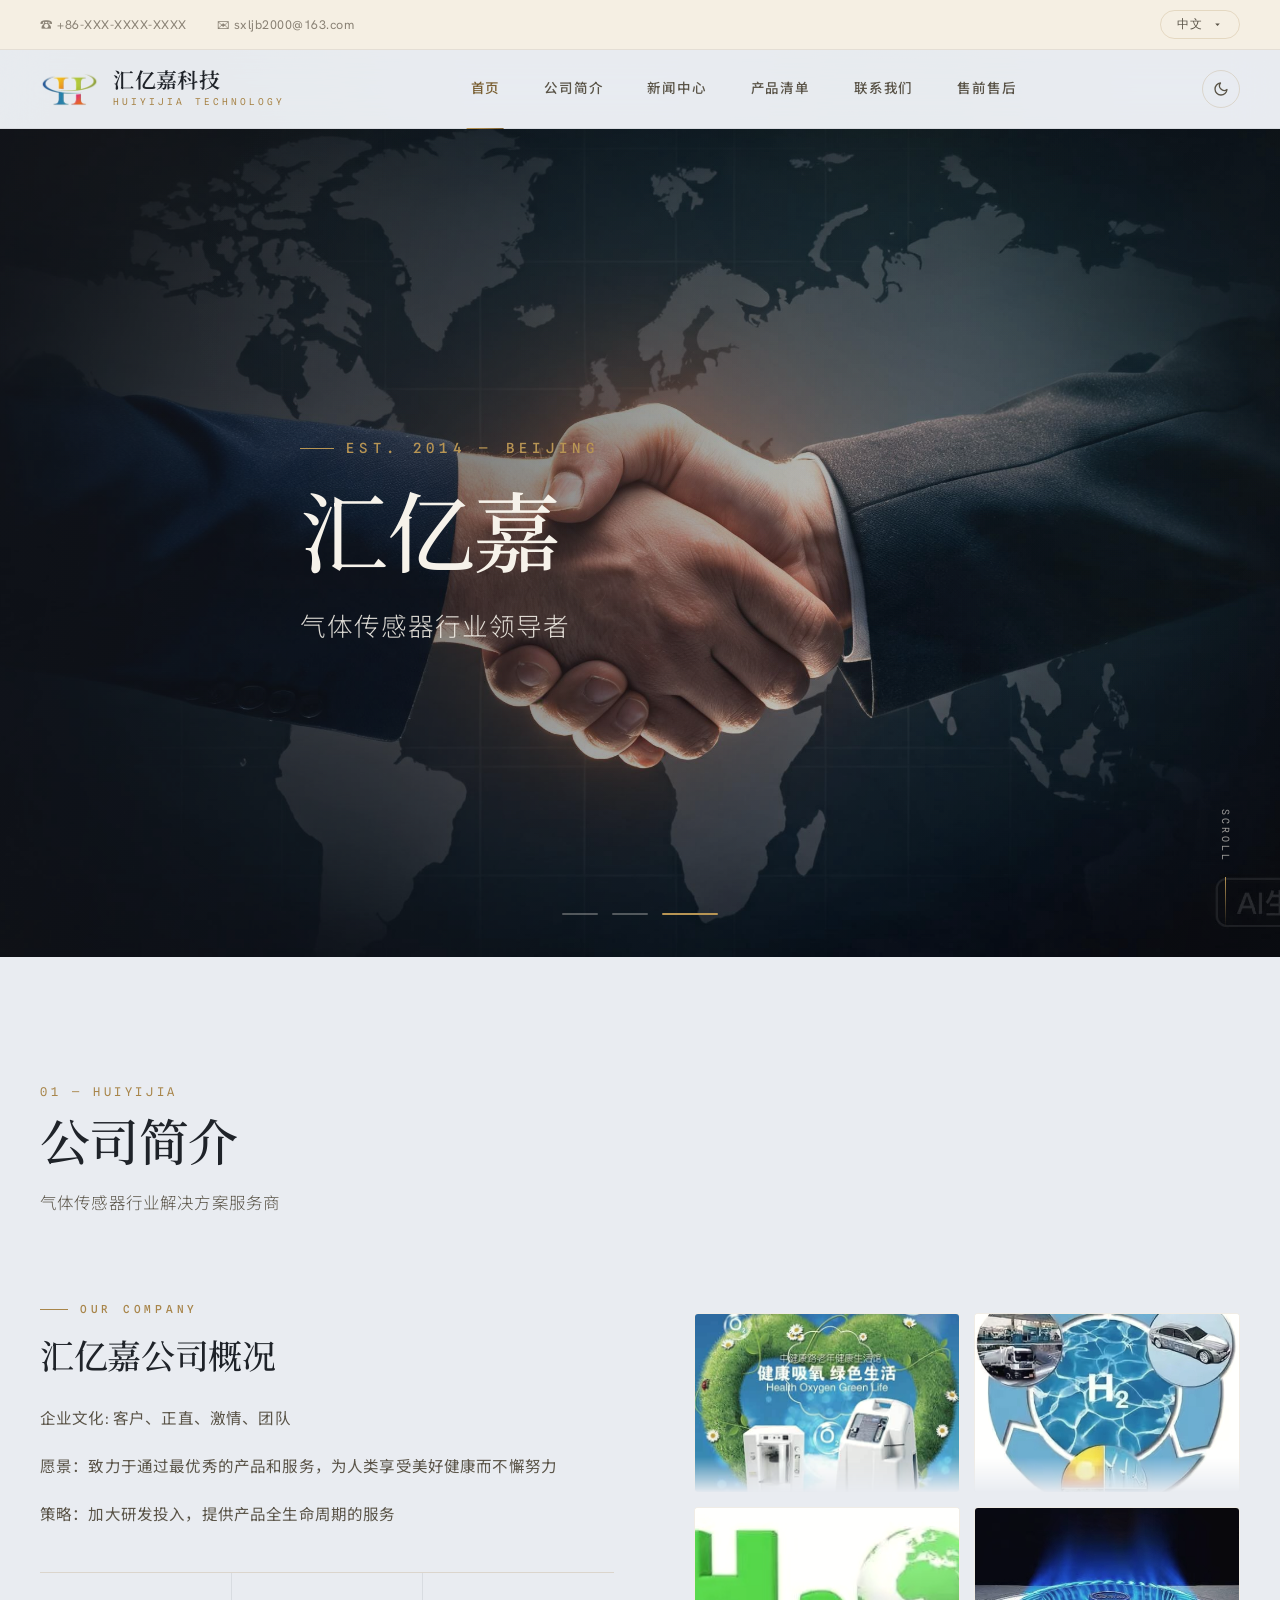
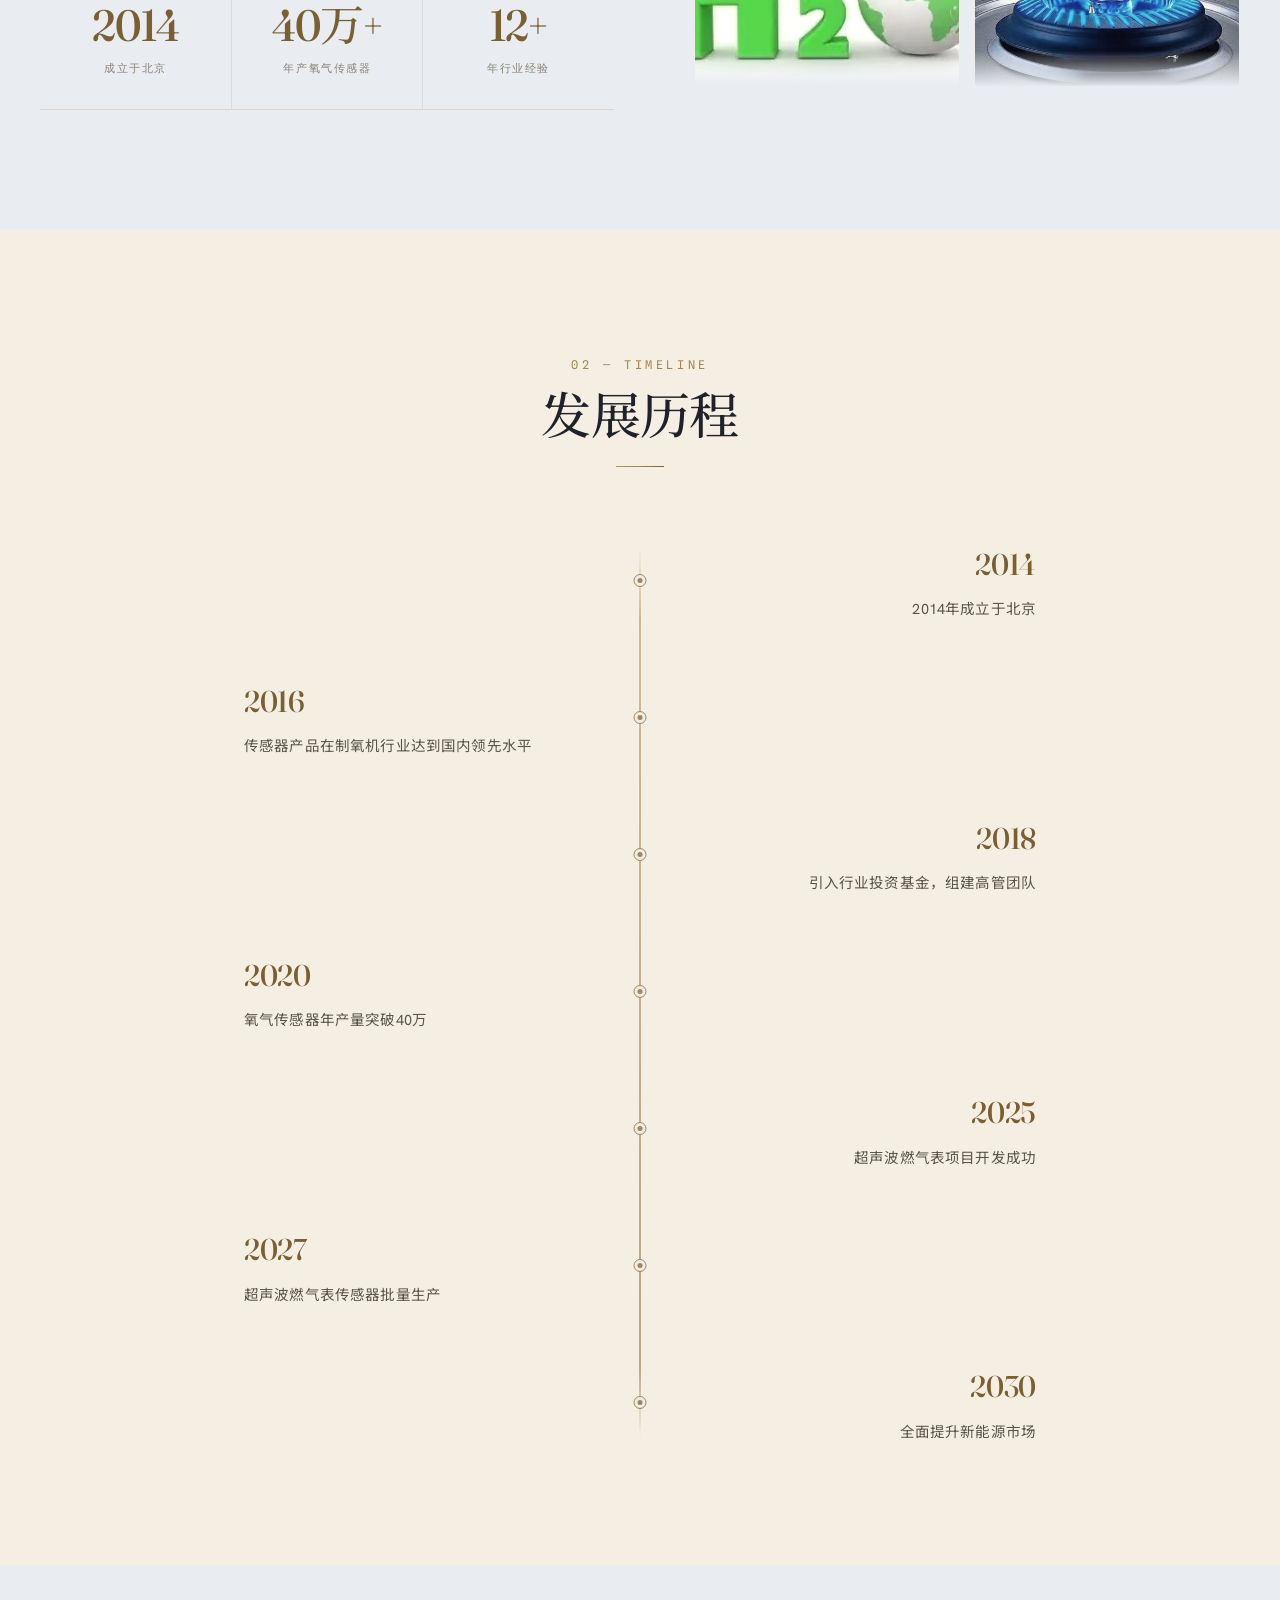
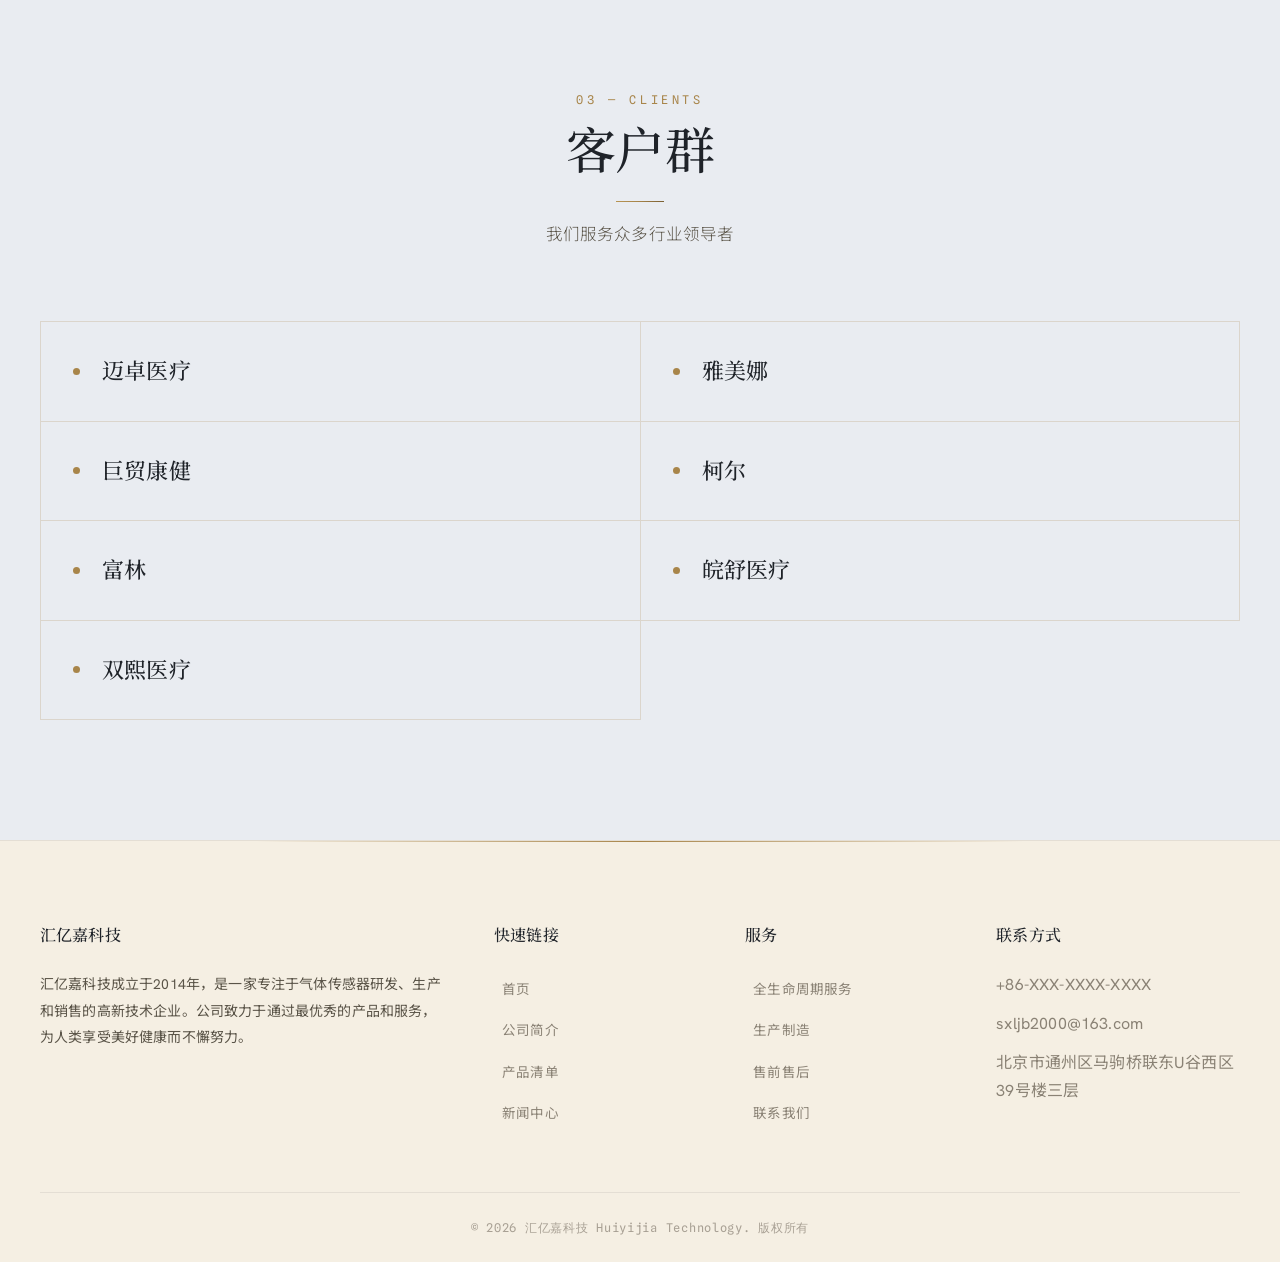
==== commit d7efc42c: "Add light/dark theme toggle with localStorage persistence" ====
--- a/index.html
+++ b/index.html
@@ -3,6 +3,7 @@
 <head>
 <meta charset="UTF-8">
 <meta name="viewport" content="width=device-width, initial-scale=1.0">
+<script>(function(){var t=localStorage.getItem('theme')||'light';document.documentElement.setAttribute('data-theme',t);})();</script>
 <title>首页 | Huiyijia | Huiyijia Technology</title>
 <meta name="description" content="汇亿嘉科技 — 气体传感器行业领导者，专注氧气传感器、超声波燃气表传感器的研发与制造。">
 <link rel="preconnect" href="https://fonts.googleapis.com">
@@ -45,6 +46,7 @@
       <a href="contact.html" data-i18n="nav_contact">联系我们</a>
       <a href="aftersales.html" data-i18n="nav_aftersales">售前售后</a>
     </nav>
+    <button class="theme-toggle" id="themeToggle" aria-label="切换主题"><svg class="icon-moon" viewBox="0 0 24 24"><path d="M21 12.79A9 9 0 1 1 11.21 3 7 7 0 0 0 21 12.79z"/></svg><svg class="icon-sun" viewBox="0 0 24 24"><circle cx="12" cy="12" r="5"/><line x1="12" y1="1" x2="12" y2="3"/><line x1="12" y1="21" x2="12" y2="23"/><line x1="4.22" y1="4.22" x2="5.64" y2="5.64"/><line x1="18.36" y1="18.36" x2="19.78" y2="19.78"/><line x1="1" y1="12" x2="3" y2="12"/><line x1="21" y1="12" x2="23" y2="12"/><line x1="4.22" y1="19.78" x2="5.64" y2="18.36"/><line x1="18.36" y1="5.64" x2="19.78" y2="4.22"/></svg></button>
     <div class="mobile-toggle" onclick="document.getElementById('navList').classList.toggle('open')">
       <span></span><span></span><span></span>
     </div>
@@ -144,6 +146,7 @@
   </div>
 </footer>
 <div class="scroll-top" id="scrollTop" onclick="window.scrollTo({top:0,behavior:'smooth'})">&#8593;</div>
+<script src="theme.js"></script>
 <script src="i18n.js"></script>
 </body>
 </html>
--- a/style.css
+++ b/style.css
@@ -1,12 +1,12 @@
 /* ============================================================
-   HUIYIJIA TECHNOLOGY — Atelier of Precision
-   Editorial luxury design system · warm ivory light theme
+   HUIYIJIA TECHNOLOGY — Dual-Theme Design System
+   Light (default) · Dark (Obsidian Atelier) via [data-theme]
    ============================================================ */
 
 *,*::before,*::after{margin:0;padding:0;box-sizing:border-box}
 
+/* ——— LIGHT THEME (default) ——— */
 :root{
-  /* — Surfaces (cool grey × warm stone — split palette) — */
   --ink:#1f2329;
   --paper:#e9ecf1;
   --paper-alt:#f5efe3;
@@ -15,37 +15,32 @@
   --card-warm:#f3ede2;
   --on-light:#f4f1ea;
 
-  /* — Bronze metallic accents — */
   --bronze:#a8854a;
   --bronze-bright:#b89554;
   --bronze-deep:#7a5f33;
   --bronze-glow:rgba(168,133,74,.14);
-
-  /* — Text — */
+  --bronze-sheen:linear-gradient(135deg,#b89554,#a8854a 45%,#7a5f33);
+  --glow-bronze:0 0 40px rgba(168,133,74,.06);
+
   --cream:#1f2329;
   --cream-soft:#5a5448;
   --muted:#8a8275;
   --muted-2:#a8a094;
 
-  /* — Cool secondary — */
   --teal:#3e6f6a;
   --teal-deep:#2d4a48;
 
-  /* — Lines — */
   --hair:rgba(168,133,74,.22);
   --hair-soft:rgba(31,35,41,.08);
   --hair-strong:rgba(168,133,74,.38);
 
-  /* — Shadows — */
   --shadow:0 18px 50px -24px rgba(120,100,60,.18);
   --shadow-lg:0 40px 90px -30px rgba(120,100,60,.22);
   --shadow-bronze:0 24px 60px -22px rgba(168,133,74,.24);
 
-  /* — Radii — */
   --r:4px;
   --r-lg:10px;
 
-  /* — Type — */
   --ff-display:"Fraunces","Noto Serif SC",Georgia,serif;
   --ff-body:"Hanken Grotesk","Noto Sans SC",-apple-system,sans-serif;
   --ff-mono:"Spline Sans Mono",ui-monospace,monospace;
@@ -54,6 +49,40 @@
   --ease:cubic-bezier(.22,.61,.36,1);
   --ease-out:cubic-bezier(.16,1,.3,1);
   --t:.5s var(--ease);
+}
+
+/* ——— DARK THEME (Obsidian Atelier) ——— */
+[data-theme="dark"]{
+  --ink:#0e1015;
+  --paper:var(--ink);
+  --paper-alt:#0a0b0e;
+  --card:rgba(255,255,255,.022);
+  --card-soft:rgba(255,255,255,.035);
+  --card-warm:rgba(201,163,94,.045);
+  --on-light:#0e1015;
+
+  --bronze:#c9a35e;
+  --bronze-bright:#e2bb74;
+  --bronze-deep:#9a7a3e;
+  --bronze-glow:rgba(201,163,94,.16);
+  --bronze-sheen:linear-gradient(135deg,#e2bb74,#c9a35e 45%,#9a7a3e);
+  --glow-bronze:0 0 40px rgba(201,163,94,.10);
+
+  --cream:#ebe7df;
+  --cream-soft:#9c978c;
+  --muted:#6a665e;
+  --muted-2:#4a4742;
+
+  --teal:#5a9a93;
+  --teal-deep:#3a6a65;
+
+  --hair:rgba(201,163,94,.18);
+  --hair-soft:rgba(235,231,223,.06);
+  --hair-strong:rgba(201,163,94,.32);
+
+  --shadow:0 24px 60px -20px rgba(0,0,0,.55);
+  --shadow-lg:0 50px 100px -30px rgba(0,0,0,.65);
+  --shadow-bronze:0 24px 60px -22px rgba(201,163,94,.20);
 }
 
 html{scroll-behavior:smooth;-webkit-text-size-adjust:100%}
@@ -67,6 +96,7 @@
   letter-spacing:.01em;
   -webkit-font-smoothing:antialiased;
   position:relative;
+  transition:background .6s var(--ease),color .6s var(--ease);
 }
 a{text-decoration:none;color:inherit;transition:var(--t)}
 img{max-width:100%;height:auto;display:block}
@@ -80,8 +110,9 @@
   background-image:url("data:image/svg+xml;utf8,<svg xmlns='http://www.w3.org/2000/svg' width='180' height='180'><filter id='n'><feTurbulence type='fractalNoise' baseFrequency='0.9' numOctaves='2' stitchTiles='stitch'/><feColorMatrix values='0 0 0 0 0.66 0 0 0 0 0.52 0 0 0 0 0.29 0 0 0 0.5 0'/></filter><rect width='100%' height='100%' filter='url(%23n)'/></svg>");
   opacity:.025;mix-blend-mode:multiply;
 }
-
-/* — Ambient aurora: slow-drifting light blobs — */
+[data-theme="dark"] body::before{opacity:.03;mix-blend-mode:overlay}
+
+/* — Ambient aurora — */
 body::after{
   content:"";position:fixed;inset:0;z-index:0;pointer-events:none;
   background:
@@ -90,6 +121,12 @@
     radial-gradient(30vw 30vw at 70% 12%,rgba(168,133,74,.06),transparent 60%);
   animation:drift 26s ease-in-out infinite alternate;
 }
+[data-theme="dark"] body::after{
+  background:
+    radial-gradient(42vw 42vw at 12% 18%,rgba(201,163,94,.10),transparent 60%),
+    radial-gradient(38vw 38vw at 88% 72%,rgba(90,154,147,.07),transparent 60%),
+    radial-gradient(30vw 30vw at 70% 12%,rgba(201,163,94,.05),transparent 60%);
+}
 @keyframes drift{
   0%{transform:translate3d(0,0,0) scale(1)}
   50%{transform:translate3d(-2vw,1.5vw,0) scale(1.06)}
@@ -97,6 +134,13 @@
 }
 
 ::selection{background:var(--bronze);color:var(--paper)}
+:focus-visible{outline:2px solid var(--bronze);outline-offset:3px}
+
+/* — Dark theme scrollbar — */
+[data-theme="dark"] ::-webkit-scrollbar{width:10px}
+[data-theme="dark"] ::-webkit-scrollbar-track{background:var(--paper-alt)}
+[data-theme="dark"] ::-webkit-scrollbar-thumb{background:#1a1e27;border-radius:5px;border:2px solid var(--paper-alt)}
+[data-theme="dark"] ::-webkit-scrollbar-thumb:hover{background:var(--bronze-deep)}
 
 .container{max-width:1280px;margin:0 auto;padding:0 40px}
 
@@ -131,6 +175,7 @@
   display:flex;align-items:center;gap:8px;transition:var(--t);font-family:var(--ff-mono);
 }
 .lang-btn:hover{border-color:var(--bronze);color:var(--bronze-deep)}
+[data-theme="dark"] .lang-btn:hover{color:var(--bronze-bright);background:var(--card-warm)}
 .lang-btn svg{width:11px;height:11px;fill:currentColor;transition:transform .4s var(--ease)}
 .lang-switcher.open .lang-btn svg{transform:rotate(180deg)}
 .lang-dropdown{
@@ -139,6 +184,7 @@
   min-width:200px;z-index:10000;opacity:0;visibility:hidden;transform:translateY(-8px);
   transition:var(--t);max-height:400px;overflow-y:auto;
 }
+[data-theme="dark"] .lang-dropdown{backdrop-filter:blur(20px)}
 .lang-switcher.open .lang-dropdown{opacity:1;visibility:visible;transform:translateY(0)}
 .lang-dropdown a{
   display:block;padding:11px 18px;color:var(--cream-soft);font-size:13px;
@@ -146,7 +192,9 @@
 }
 .lang-dropdown a:last-child{border-bottom:none}
 .lang-dropdown a:hover{background:var(--card-warm);color:var(--bronze-deep);padding-left:24px}
+[data-theme="dark"] .lang-dropdown a:hover{color:var(--bronze-bright)}
 .lang-dropdown a.active{color:var(--bronze-deep)}
+[data-theme="dark"] .lang-dropdown a.active{color:var(--bronze-bright)}
 
 /* ============================================================
    HEADER / NAV
@@ -159,10 +207,12 @@
   border-bottom:1px solid var(--hair-soft);
   transition:background .4s var(--ease),border-color .4s var(--ease);
 }
-.header .container{display:flex;align-items:center;justify-content:space-between;height:var(--nav-h)}
+[data-theme="dark"] .header{background:rgba(14,16,21,.82)}
+.header .container{display:flex;align-items:center;justify-content:space-between;height:var(--nav-h);gap:16px}
 .logo{display:flex;align-items:center;gap:14px;color:var(--cream)}
 .logo-img{height:40px;width:auto;border-radius:4px;object-fit:contain;filter:saturate(1.05)}
 .logo-img-lg{height:34px}
+[data-theme="dark"] .logo-img{filter:saturate(1.05) brightness(1.05)}
 .logo-text{
   font-family:var(--ff-display);font-size:21px;font-weight:600;
   letter-spacing:.02em;line-height:1.15;color:var(--cream);
@@ -179,13 +229,29 @@
 }
 .nav-list a::after{
   content:"";position:absolute;bottom:-1px;left:50%;transform:translateX(-50%);
-  width:0;height:1px;background:var(--bronze);transition:width .4s var(--ease-out);
+  width:0;height:1px;background:var(--bronze-sheen);transition:width .4s var(--ease-out);
 }
 .nav-list a:hover{color:var(--bronze-deep)}
+[data-theme="dark"] .nav-list a:hover{color:var(--bronze-bright)}
 .nav-list a:hover::after,.nav-list a.active::after{width:50%}
 .nav-list a.active{color:var(--bronze-deep)}
+[data-theme="dark"] .nav-list a.active{color:var(--bronze-bright)}
 .mobile-toggle{display:none;color:var(--cream);cursor:pointer;padding:8px;flex-direction:column;gap:5px;background:none;border:none}
 .mobile-toggle span{display:block;width:24px;height:1.5px;background:var(--cream);transition:var(--t)}
+
+/* — Theme toggle button — */
+.theme-toggle{
+  background:transparent;border:1px solid var(--hair);border-radius:999px;
+  width:38px;height:38px;display:flex;align-items:center;justify-content:center;
+  cursor:pointer;transition:var(--t);color:var(--cream-soft);flex-shrink:0;padding:0;
+}
+.theme-toggle:hover{border-color:var(--bronze);color:var(--bronze-deep);transform:scale(1.08)}
+[data-theme="dark"] .theme-toggle:hover{color:var(--bronze-bright);background:var(--card-warm)}
+.theme-toggle svg{width:16px;height:16px;fill:none;stroke:currentColor;stroke-width:2;stroke-linecap:round;stroke-linejoin:round}
+.theme-toggle .icon-moon{display:block}
+.theme-toggle .icon-sun{display:none}
+[data-theme="dark"] .theme-toggle .icon-moon{display:none}
+[data-theme="dark"] .theme-toggle .icon-sun{display:block}
 
 /* ============================================================
    HERO
@@ -202,6 +268,11 @@
     radial-gradient(120% 90% at 80% 20%,rgba(62,111,106,.16),transparent 55%),
     linear-gradient(100deg,rgba(20,23,28,.72) 0%,rgba(20,23,28,.50) 38%,rgba(20,23,28,.18) 70%,rgba(20,23,28,.38) 100%);
 }
+[data-theme="dark"] .hero-overlay{
+  background:
+    radial-gradient(120% 90% at 80% 20%,rgba(90,154,147,.14),transparent 55%),
+    linear-gradient(100deg,rgba(8,9,12,.86) 0%,rgba(8,9,12,.68) 38%,rgba(8,9,12,.32) 70%,rgba(8,9,12,.52) 100%);
+}
 .hero-content{
   position:relative;z-index:3;height:100%;display:flex;flex-direction:column;justify-content:center;
   max-width:760px;padding:0 40px;margin:0 auto;color:#f6f2ea;
@@ -213,6 +284,7 @@
   line-height:1.04;letter-spacing:-.015em;margin-bottom:26px;color:#f6f2ea;
   font-variation-settings:"opsz" 144,"SOFT" 30;
 }
+[data-theme="dark"] .hero-content h1{text-shadow:0 4px 40px rgba(0,0,0,.4);font-size:clamp(48px,7vw,92px)}
 .hero-content h1 em{font-style:italic;color:var(--bronze-bright);font-weight:400}
 .hero-content p{
   font-size:clamp(19px,2vw,27px);color:rgba(246,242,234,.88);font-weight:300;
@@ -223,6 +295,7 @@
   width:36px;height:2px;background:rgba(246,242,234,.3);cursor:pointer;transition:var(--t);border-radius:1px;
 }
 .hero-dots span.active{background:var(--bronze-bright);width:56px}
+[data-theme="dark"] .hero-dots span.active{box-shadow:0 0 12px rgba(226,187,116,.5)}
 .hero-scroll{
   position:absolute;bottom:30px;right:46px;z-index:5;color:rgba(246,242,234,.6);
   font-family:var(--ff-mono);font-size:10px;letter-spacing:.3em;text-transform:uppercase;
@@ -239,7 +312,7 @@
 @keyframes rise{to{opacity:1;transform:translateY(0)}}
 
 /* ============================================================
-   PAGE BANNER (sub pages)
+   PAGE BANNER
    ============================================================ */
 .page-banner{
   position:relative;padding:130px 0 90px;text-align:center;color:var(--cream);overflow:hidden;
@@ -248,10 +321,22 @@
     linear-gradient(180deg,var(--paper-alt),var(--paper));
   border-bottom:1px solid var(--hair-soft);
 }
+[data-theme="dark"] .page-banner{
+  padding:140px 0 100px;
+  background:
+    radial-gradient(90% 120% at 50% 0%,rgba(90,154,147,.10),transparent 60%),
+    linear-gradient(180deg,#14171e,var(--ink));
+}
 .page-banner::before{
   content:"";position:absolute;inset:0;opacity:.4;
   background-image:linear-gradient(var(--hair-soft) 1px,transparent 1px),linear-gradient(90deg,var(--hair-soft) 1px,transparent 1px);
   background-size:64px 64px;mask-image:radial-gradient(70% 80% at 50% 30%,#000,transparent);
+  -webkit-mask-image:radial-gradient(70% 80% at 50% 30%,#000,transparent);
+}
+[data-theme="dark"] .page-banner::before{opacity:.5}
+[data-theme="dark"] .page-banner::after{
+  content:"";position:absolute;top:0;left:50%;transform:translateX(-50%);width:50%;height:1px;
+  background:linear-gradient(90deg,transparent,var(--bronze),transparent);
 }
 .page-banner .container{position:relative;z-index:2}
 .page-banner .eyebrow{margin-bottom:24px}
@@ -260,6 +345,7 @@
   letter-spacing:-.01em;line-height:1.05;color:var(--cream);
   font-variation-settings:"opsz" 144,"SOFT" 40;
 }
+[data-theme="dark"] .page-banner h1{font-size:clamp(38px,5.4vw,70px)}
 .page-banner p{margin-top:18px;font-size:18px;color:var(--cream-soft);font-weight:300;letter-spacing:.03em}
 
 /* ============================================================
@@ -268,6 +354,7 @@
 .section{padding:120px 0;position:relative}
 .section-alt{background:var(--paper-alt)}
 .section-dark{background:linear-gradient(180deg,var(--card-warm),var(--paper-alt))}
+[data-theme="dark"] .section-dark{background:linear-gradient(180deg,#14171e,#0a0b0e)}
 .section-header{margin-bottom:72px;max-width:680px}
 .section-header.center{text-align:center;margin-left:auto;margin-right:auto}
 .section-header .eyebrow{margin-bottom:20px}
@@ -276,9 +363,11 @@
   letter-spacing:-.012em;line-height:1.1;color:var(--cream);margin-bottom:18px;
   font-variation-settings:"opsz" 144,"SOFT" 40;
 }
+[data-theme="dark"] .section-header h2{font-size:clamp(30px,4vw,52px)}
 .section-header h2 em{font-style:italic;color:var(--bronze-deep);font-weight:400}
+[data-theme="dark"] .section-header h2 em{color:var(--bronze-bright)}
 .section-header p{font-size:16.5px;color:var(--cream-soft);font-weight:300;line-height:1.8}
-.section-header.center h2::after{content:"";display:block;width:48px;height:1px;background:var(--bronze);margin:22px auto 0}
+.section-header.center h2::after{content:"";display:block;width:48px;height:1px;background:var(--bronze-sheen);margin:22px auto 0}
 .section-index{
   font-family:var(--ff-mono);font-size:12px;letter-spacing:.3em;color:var(--bronze);
   display:inline-block;margin-bottom:14px;
@@ -295,6 +384,7 @@
 }
 .about-text p{color:var(--cream-soft);margin-bottom:18px;line-height:1.95;font-size:15.5px}
 .about-text p strong{color:var(--bronze-deep);font-weight:600}
+[data-theme="dark"] .about-text p strong{color:var(--bronze-bright)}
 .about-stats{display:grid;grid-template-columns:repeat(3,1fr);gap:0;margin-top:42px;border-top:1px solid var(--hair);border-bottom:1px solid var(--hair)}
 .stat-item{text-align:center;padding:30px 12px;position:relative;transition:var(--t)}
 .stat-item+.stat-item{border-left:1px solid var(--hair-soft)}
@@ -303,6 +393,7 @@
   font-family:var(--ff-display);font-size:44px;font-weight:500;color:var(--bronze-deep);
   line-height:1;letter-spacing:-.02em;font-variation-settings:"opsz" 144,"SOFT" 30;
 }
+[data-theme="dark"] .stat-num{color:var(--bronze-bright);text-shadow:0 0 30px rgba(226,187,116,.15)}
 .stat-label{font-family:var(--ff-mono);font-size:11px;color:var(--muted);margin-top:12px;letter-spacing:.14em;text-transform:uppercase}
 .about-images{display:grid;grid-template-columns:1fr 1fr;gap:14px}
 .about-images img{
@@ -312,7 +403,12 @@
   mask-image:linear-gradient(180deg,#000 80%,transparent 100%);
   -webkit-mask-image:linear-gradient(180deg,#000 80%,transparent 100%);
 }
+[data-theme="dark"] .about-images img{
+  background:#1a1e27;
+  filter:saturate(.72) contrast(.95) brightness(.88) sepia(.06);
+}
 .about-images img:hover{transform:scale(1.02);filter:saturate(.92) contrast(1) brightness(1.04) sepia(.04);box-shadow:var(--shadow)}
+[data-theme="dark"] .about-images img:hover{filter:saturate(.88) contrast(1) brightness(.95) sepia(.03);border-color:var(--hair)}
 
 /* ============================================================
    TIMELINE
@@ -333,11 +429,14 @@
   background:var(--paper);border:1px solid var(--bronze);border-radius:50%;z-index:2;transition:var(--t);
 }
 .timeline-dot::after{content:"";position:absolute;inset:3px;border-radius:50%;background:var(--bronze);transition:var(--t)}
+[data-theme="dark"] .timeline-dot::after{background:var(--bronze-sheen)}
 .timeline-item:hover .timeline-dot{box-shadow:0 0 0 7px var(--bronze-glow)}
+[data-theme="dark"] .timeline-item:hover .timeline-dot{box-shadow:0 0 0 7px var(--bronze-glow),0 0 20px rgba(201,163,94,.3)}
 .timeline-year{
   font-family:var(--ff-display);font-size:30px;font-weight:500;color:var(--bronze-deep);
   margin-bottom:6px;letter-spacing:-.01em;font-variation-settings:"opsz" 144;
 }
+[data-theme="dark"] .timeline-year{color:var(--bronze-bright)}
 .timeline-text{font-size:14.5px;color:var(--cream-soft);line-height:1.7}
 
 /* ============================================================
@@ -349,12 +448,17 @@
   overflow:hidden;transition:var(--t);position:relative;
   box-shadow:0 4px 18px -8px rgba(120,100,60,.10);
 }
+[data-theme="dark"] .product-card{backdrop-filter:blur(10px);box-shadow:0 8px 30px -12px rgba(0,0,0,.4)}
 .product-card::before{content:"";position:absolute;inset:0;border-radius:var(--r-lg);padding:1px;background:linear-gradient(135deg,var(--bronze),transparent 50%);mask:linear-gradient(#000 0 0) content-box,linear-gradient(#000 0 0);mask-composite:exclude;opacity:0;transition:var(--t);pointer-events:none}
 .product-card:hover{transform:translateY(-8px);box-shadow:var(--shadow-bronze);border-color:transparent}
+[data-theme="dark"] .product-card:hover{box-shadow:var(--shadow-bronze),0 20px 50px -20px rgba(0,0,0,.5)}
 .product-card:hover::before{opacity:1}
 .product-img{height:250px;overflow:hidden;background:linear-gradient(135deg,var(--card-warm),var(--paper-alt));position:relative}
+[data-theme="dark"] .product-img{background:linear-gradient(135deg,#1a1e27,#14171e)}
 .product-img::after{content:"";position:absolute;inset:0;background:radial-gradient(circle at 50% 40%,rgba(168,133,74,.06),transparent 60%)}
+[data-theme="dark"] .product-img::after{background:radial-gradient(circle at 50% 40%,rgba(201,163,94,.08),transparent 60%)}
 .product-img img{width:100%;height:100%;object-fit:contain;padding:28px;transition:transform .7s var(--ease-out);position:relative;z-index:1}
+[data-theme="dark"] .product-img img{filter:brightness(1.02)}
 .product-card:hover .product-img img{transform:scale(1.06)}
 .product-info{padding:28px 26px 30px;border-top:1px solid var(--hair-soft)}
 .product-info h3{font-family:var(--ff-display);font-size:20px;font-weight:500;color:var(--cream);margin-bottom:10px;letter-spacing:-.005em}
@@ -367,6 +471,7 @@
 .lifecycle-image{flex:0 0 44%;border-radius:var(--r-lg);overflow:hidden;box-shadow:var(--shadow);border:1px solid var(--hair-soft);position:relative}
 .lifecycle-image img{width:100%}
 .lifecycle-image::after{content:"";position:absolute;inset:0;background:linear-gradient(160deg,transparent 60%,rgba(31,35,41,.12));pointer-events:none}
+[data-theme="dark"] .lifecycle-image::after{background:linear-gradient(160deg,transparent 60%,rgba(10,11,14,.3))}
 .lifecycle-steps{flex:1}
 .lifecycle-step{display:flex;gap:24px;margin-bottom:34px;align-items:flex-start;position:relative}
 .lifecycle-step:last-child{margin-bottom:0}
@@ -376,7 +481,9 @@
   color:var(--bronze-deep);font-family:var(--ff-display);font-weight:500;font-size:20px;
   position:relative;transition:var(--t);font-variation-settings:"opsz" 96;
 }
+[data-theme="dark"] .lifecycle-step-num{background:#14171e;color:var(--bronze-bright)}
 .lifecycle-step:hover .lifecycle-step-num{background:var(--bronze);color:var(--paper);box-shadow:0 0 0 6px var(--bronze-glow)}
+[data-theme="dark"] .lifecycle-step:hover .lifecycle-step-num{background:var(--bronze);color:var(--ink);box-shadow:0 0 0 6px var(--bronze-glow),0 0 30px rgba(201,163,94,.2)}
 .lifecycle-step-content h4{font-family:var(--ff-display);font-size:19px;font-weight:500;color:var(--cream);margin-bottom:8px}
 .lifecycle-step-content p{font-size:14px;color:var(--cream-soft);line-height:1.8}
 
@@ -389,10 +496,13 @@
   padding:38px 32px;transition:var(--t);position:relative;overflow:hidden;
   box-shadow:0 4px 18px -8px rgba(120,100,60,.10);
 }
+[data-theme="dark"] .mfg-card{backdrop-filter:blur(10px);box-shadow:0 8px 30px -12px rgba(0,0,0,.4)}
 .mfg-card::before{content:"";position:absolute;top:0;left:0;width:100%;height:2px;background:linear-gradient(90deg,var(--bronze),transparent);transform:scaleX(0);transform-origin:left;transition:transform .5s var(--ease-out)}
+[data-theme="dark"] .mfg-card::before{background:var(--bronze-sheen)}
 .mfg-card:hover{background:var(--card-soft);border-color:var(--hair);transform:translateY(-5px);box-shadow:var(--shadow)}
 .mfg-card:hover::before{transform:scaleX(1)}
 .mfg-card h3{font-family:var(--ff-display);font-size:21px;margin-bottom:22px;color:var(--bronze-deep);font-weight:500;letter-spacing:-.005em}
+[data-theme="dark"] .mfg-card h3{color:var(--bronze-bright)}
 .mfg-card ul{text-align:left}
 .mfg-card li{
   padding:11px 0;border-bottom:1px solid var(--hair-soft);font-size:13.5px;color:var(--cream-soft);
@@ -401,6 +511,7 @@
 .mfg-card li:last-child{border-bottom:none}
 .mfg-card li::before{content:"";width:5px;height:5px;background:var(--bronze);border-radius:50%;flex-shrink:0;transition:var(--t)}
 .mfg-card li:hover{color:var(--cream);padding-left:6px}
+[data-theme="dark"] .mfg-card li:hover::before{box-shadow:0 0 8px var(--bronze)}
 
 /* ============================================================
    CERTS
@@ -411,7 +522,9 @@
   border:1px solid var(--hair-soft);transition:var(--t);position:relative;
   box-shadow:0 4px 18px -8px rgba(120,100,60,.10);
 }
+[data-theme="dark"] .cert-card{backdrop-filter:blur(10px);box-shadow:0 8px 30px -12px rgba(0,0,0,.4)}
 .cert-card:hover{transform:translateY(-6px);box-shadow:var(--shadow);border-color:var(--hair)}
+[data-theme="dark"] .cert-card img{filter:brightness(1.05)}
 .cert-card img{height:120px;object-fit:contain;margin:0 auto 14px}
 .cert-card p{font-family:var(--ff-mono);font-size:11.5px;color:var(--muted);letter-spacing:.1em}
 
@@ -425,10 +538,13 @@
 }
 .client-card:hover{background:var(--card-warm)}
 .client-card::after{content:"";position:absolute;left:0;top:0;width:2px;height:0;background:var(--bronze);transition:height .4s var(--ease-out)}
+[data-theme="dark"] .client-card::after{background:var(--bronze-sheen)}
 .client-card:hover::after{height:100%}
 .client-dot{width:7px;height:7px;background:var(--bronze);border-radius:50%;flex-shrink:0;transition:var(--t)}
+[data-theme="dark"] .client-card:hover .client-dot{box-shadow:0 0 10px var(--bronze)}
 .client-name{font-family:var(--ff-display);font-size:22px;font-weight:500;color:var(--cream);letter-spacing:.01em;transition:var(--t)}
 .client-card:hover .client-name{color:var(--bronze-deep)}
+[data-theme="dark"] .client-card:hover .client-name{color:var(--bronze-bright)}
 
 /* ============================================================
    NEWS
@@ -438,12 +554,14 @@
   background:var(--card);border:1px solid var(--hair-soft);border-radius:var(--r-lg);
   overflow:hidden;transition:var(--t);box-shadow:0 4px 18px -8px rgba(120,100,60,.10);
 }
+[data-theme="dark"] .news-card{backdrop-filter:blur(10px);box-shadow:0 8px 30px -12px rgba(0,0,0,.4)}
 .news-card:hover{transform:translateY(-7px);box-shadow:var(--shadow);border-color:var(--hair)}
 .news-date{
   padding:18px 26px;background:var(--paper-alt);border-bottom:1px solid var(--hair-soft);
   font-family:var(--ff-display);font-size:24px;font-weight:500;color:var(--bronze-deep);
   letter-spacing:.01em;display:flex;align-items:center;gap:12px;
 }
+[data-theme="dark"] .news-date{color:var(--bronze-bright)}
 .news-date::after{content:"";flex:1;height:1px;background:var(--hair-soft)}
 .news-body{padding:28px 26px}
 .news-body h3{font-family:var(--ff-display);font-size:18px;font-weight:500;color:var(--cream);margin-bottom:14px;line-height:1.4;letter-spacing:-.005em}
@@ -458,8 +576,10 @@
   border:1px solid var(--hair-soft);transition:var(--t);position:relative;overflow:hidden;
   box-shadow:0 4px 18px -8px rgba(120,100,60,.10);
 }
+[data-theme="dark"] .aftersales-card{backdrop-filter:blur(10px);box-shadow:0 8px 30px -12px rgba(0,0,0,.4)}
 .aftersales-card::after{content:"";position:absolute;inset:0;background:radial-gradient(circle at 50% 0%,var(--bronze-glow),transparent 60%);opacity:0;transition:var(--t)}
 .aftersales-card:hover{transform:translateY(-8px);box-shadow:var(--shadow-bronze);border-color:var(--hair)}
+[data-theme="dark"] .aftersales-card:hover{box-shadow:var(--shadow-bronze),0 20px 50px -20px rgba(0,0,0,.5)}
 .aftersales-card:hover::after{opacity:1}
 .aftersales-card>*{position:relative;z-index:1}
 .service-icon{
@@ -467,7 +587,9 @@
   border-radius:50%;display:flex;align-items:center;justify-content:center;color:var(--bronze-deep);
   font-size:26px;transition:var(--t);
 }
+[data-theme="dark"] .service-icon{background:#14171e;color:var(--bronze-bright)}
 .aftersales-card:hover .service-icon{background:var(--bronze);color:var(--paper);transform:rotate(-6deg)}
+[data-theme="dark"] .aftersales-card:hover .service-icon{background:var(--bronze);color:var(--ink);box-shadow:0 0 30px rgba(201,163,94,.25)}
 .aftersales-card h3{font-family:var(--ff-display);font-size:21px;font-weight:500;color:var(--cream);margin-bottom:14px}
 .aftersales-card p{font-size:14px;color:var(--cream-soft);line-height:1.85}
 
@@ -482,9 +604,11 @@
   flex:0 0 46px;height:46px;background:var(--paper);border:1px solid var(--bronze);border-radius:50%;
   display:flex;align-items:center;justify-content:center;color:var(--bronze-deep);font-size:18px;
 }
+[data-theme="dark"] .contact-icon{background:#14171e;color:var(--bronze-bright)}
 .contact-item h4{font-family:var(--ff-mono);font-size:11px;color:var(--muted);margin-bottom:6px;letter-spacing:.16em;text-transform:uppercase;font-weight:500}
 .contact-item p{font-size:15px;color:var(--cream);line-height:1.6}
 .contact-form{background:var(--card);padding:44px;border-radius:var(--r-lg);border:1px solid var(--hair-soft);box-shadow:0 4px 18px -8px rgba(120,100,60,.10)}
+[data-theme="dark"] .contact-form{backdrop-filter:blur(12px);box-shadow:0 8px 30px -12px rgba(0,0,0,.4)}
 .contact-form h3{font-family:var(--ff-display);font-size:22px;color:var(--cream);margin-bottom:28px;font-weight:500;letter-spacing:-.005em}
 .form-group{margin-bottom:22px}
 .form-group label{display:block;font-family:var(--ff-mono);font-size:10.5px;font-weight:500;margin-bottom:9px;letter-spacing:.16em;text-transform:uppercase;color:var(--muted)}
@@ -492,17 +616,22 @@
   width:100%;padding:13px 16px;background:var(--card-soft);border:1px solid var(--hair-soft);border-radius:var(--r);
   font-size:14.5px;font-family:var(--ff-body);color:var(--cream);transition:var(--t);
 }
+[data-theme="dark"] .form-group input,[data-theme="dark"] .form-group textarea,[data-theme="dark"] .form-group select{background:var(--paper-alt)}
 .form-group input::placeholder,.form-group textarea::placeholder{color:var(--muted-2)}
 .form-group input:focus,.form-group textarea:focus,.form-group select:focus{outline:none;border-color:var(--bronze);box-shadow:0 0 0 3px var(--bronze-glow);background:var(--card)}
+[data-theme="dark"] .form-group input:focus,[data-theme="dark"] .form-group textarea:focus,[data-theme="dark"] .form-group select:focus{background:#14171e}
 .form-group textarea{height:130px;resize:vertical}
 .form-group select{cursor:pointer;appearance:none;background-image:url("data:image/svg+xml;utf8,<svg xmlns='http://www.w3.org/2000/svg' viewBox='0 0 24 24'><path fill='%23a8854a' d='M7 10l5 5 5-5z'/></svg>");background-repeat:no-repeat;background-position:right 14px center;padding-right:40px}
+[data-theme="dark"] .form-group select{background-image:url("data:image/svg+xml;utf8,<svg xmlns='http://www.w3.org/2000/svg' viewBox='0 0 24 24'><path fill='%23c9a35e' d='M7 10l5 5 5-5z'/></svg>")}
 .btn{
   display:inline-flex;align-items:center;justify-content:center;gap:10px;padding:14px 36px;
   background:var(--bronze);color:var(--paper);border:1px solid var(--bronze);border-radius:999px;
   font-size:13px;font-weight:600;cursor:pointer;transition:var(--t);font-family:var(--ff-mono);
   letter-spacing:.14em;text-transform:uppercase;position:relative;overflow:hidden;
 }
+[data-theme="dark"] .btn{background:var(--bronze-sheen);color:var(--ink);border:none}
 .btn:hover{background:var(--bronze-deep);border-color:var(--bronze-deep);transform:translateY(-2px);box-shadow:var(--shadow-bronze)}
+[data-theme="dark"] .btn:hover{filter:brightness(1.08);box-shadow:var(--shadow-bronze),0 0 30px rgba(201,163,94,.2)}
 .btn:disabled{opacity:.6;cursor:not-allowed;transform:none}
 
 /* ============================================================
@@ -517,6 +646,7 @@
 .footer ul a{font-size:13.5px;color:var(--muted);transition:var(--t);display:inline-flex;align-items:center;gap:8px}
 .footer ul a::before{content:"";width:0;height:1px;background:var(--bronze);transition:width .3s var(--ease)}
 .footer ul a:hover{color:var(--bronze-deep);padding-left:6px}
+[data-theme="dark"] .footer ul a:hover{color:var(--bronze-bright)}
 .footer ul a:hover::before{width:14px}
 .footer-bottom{border-top:1px solid var(--hair-soft);padding:24px 0;text-align:center;font-family:var(--ff-mono);font-size:12px;color:var(--muted-2);letter-spacing:.06em}
 
@@ -529,14 +659,21 @@
   display:flex;align-items:center;justify-content:center;cursor:pointer;opacity:0;visibility:hidden;
   transition:var(--t);z-index:999;font-size:18px;box-shadow:var(--shadow);
 }
+[data-theme="dark"] .scroll-top{background:#1a1e27;color:var(--bronze-bright);backdrop-filter:blur(12px)}
 .scroll-top.visible{opacity:1;visibility:visible}
 .scroll-top:hover{background:var(--bronze);color:var(--paper);border-color:var(--bronze);transform:translateY(-4px)}
+[data-theme="dark"] .scroll-top:hover{box-shadow:var(--shadow-bronze)}
 
 /* ============================================================
    ANIMATIONS
    ============================================================ */
 .fade-up{opacity:0;transform:translateY(36px);transition:opacity .9s var(--ease-out),transform .9s var(--ease-out)}
 .fade-up.visible{opacity:1;transform:translateY(0)}
+
+@media(prefers-reduced-motion:reduce){
+  *,*::before,*::after{animation-duration:.01ms!important;transition-duration:.01ms!important}
+  .fade-up{opacity:1;transform:none}
+}
 
 /* ============================================================
    RESPONSIVE
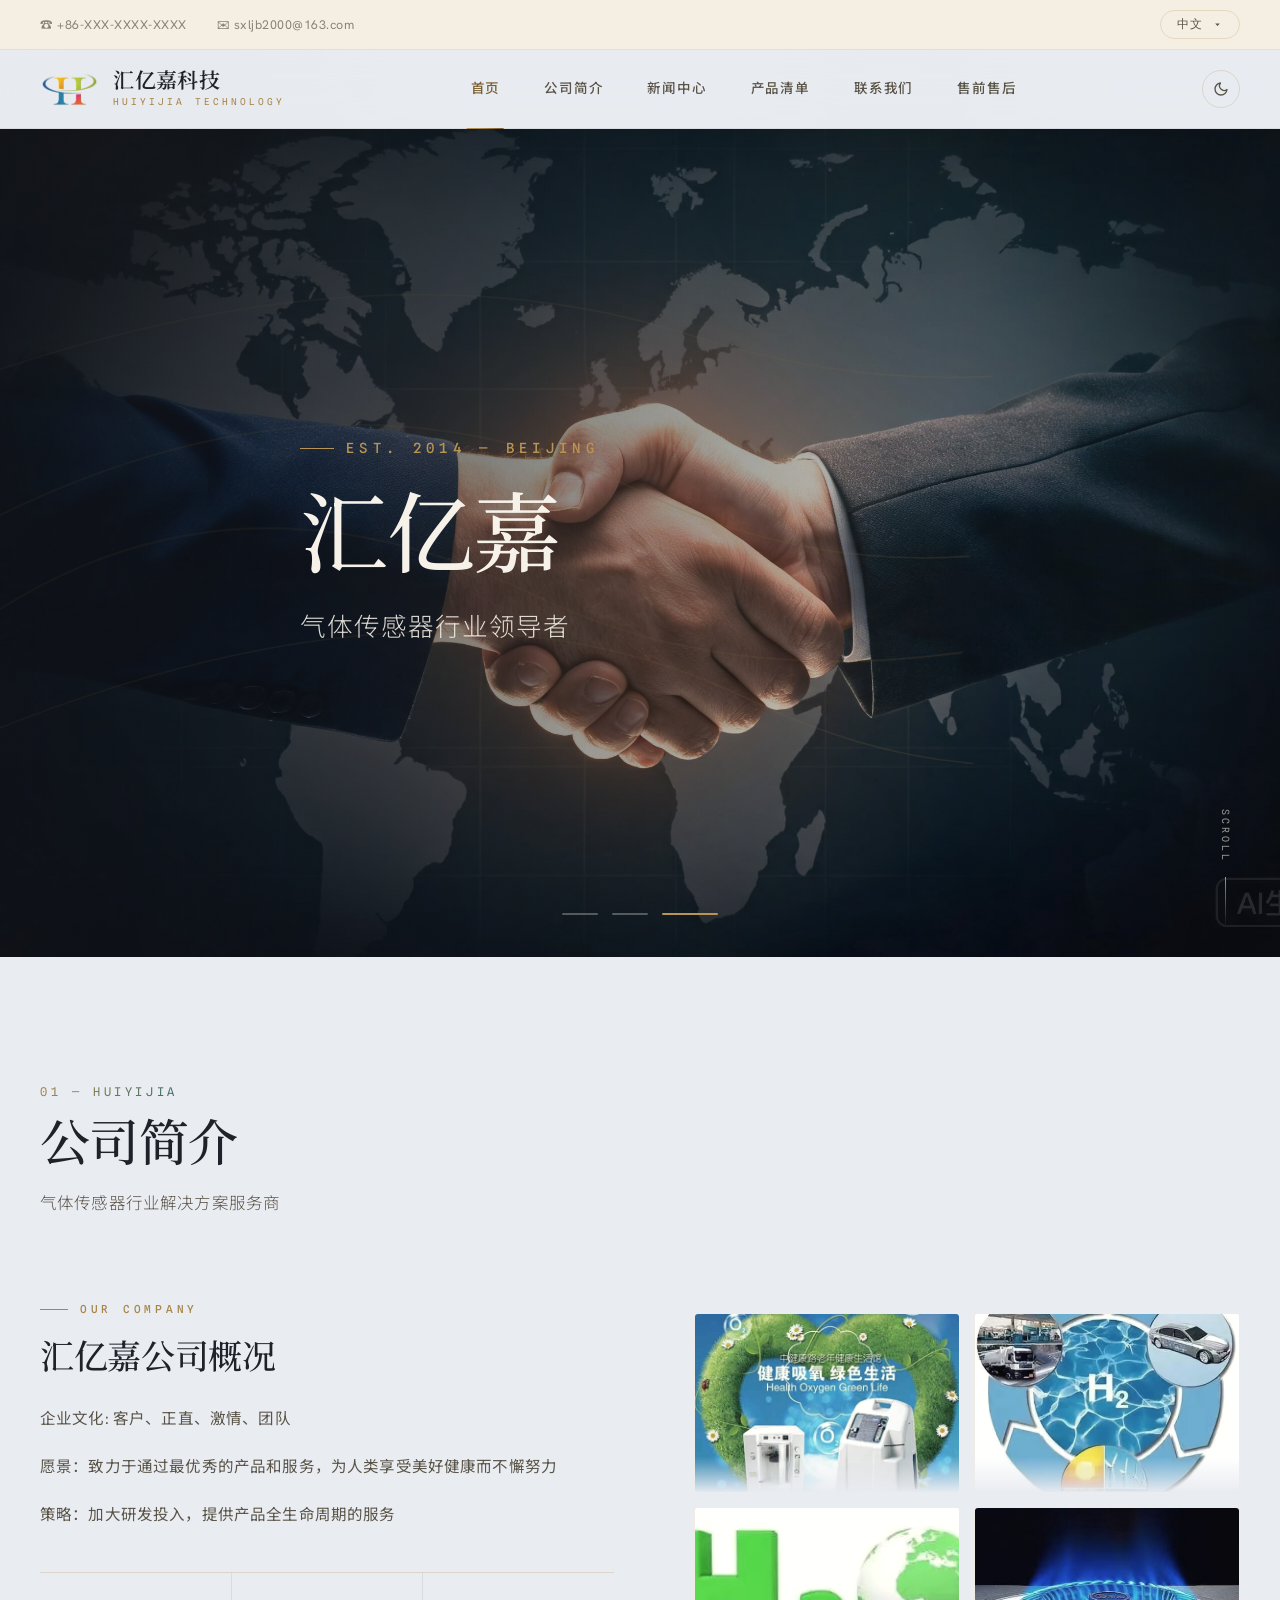
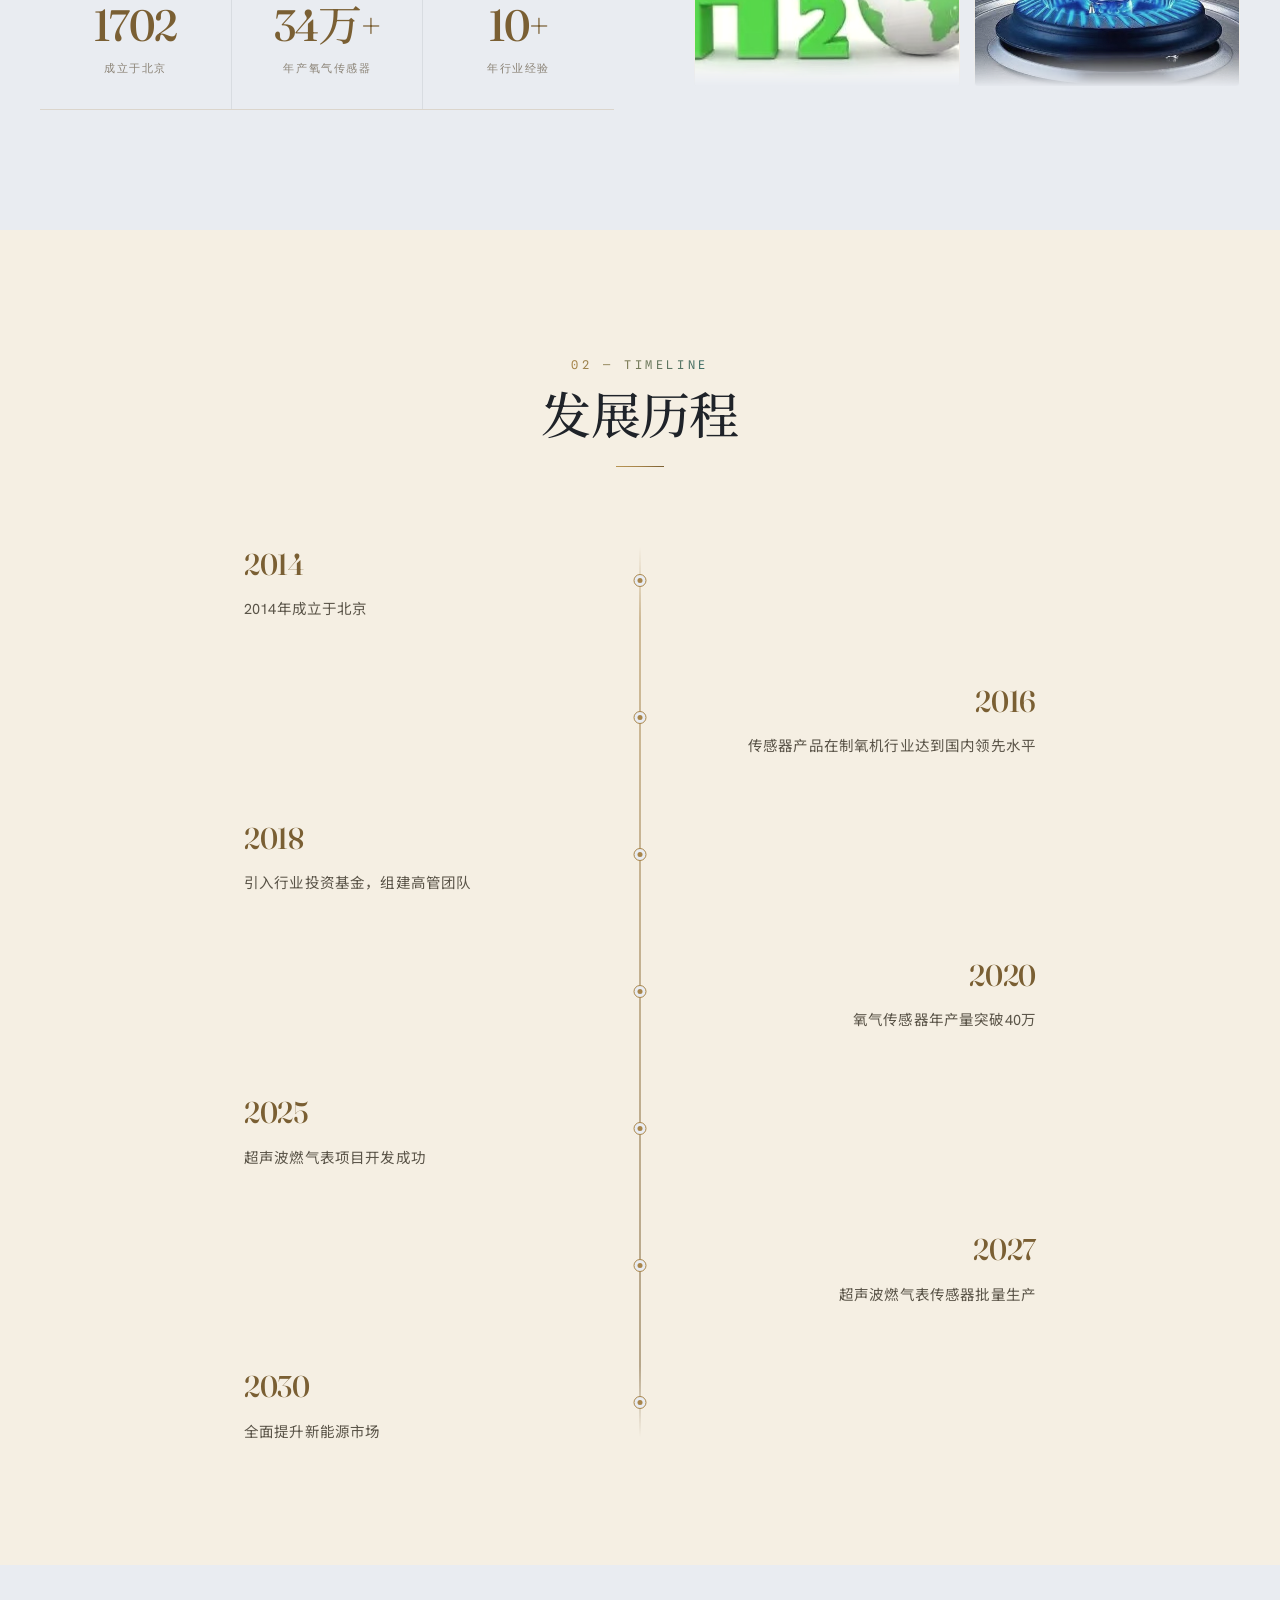
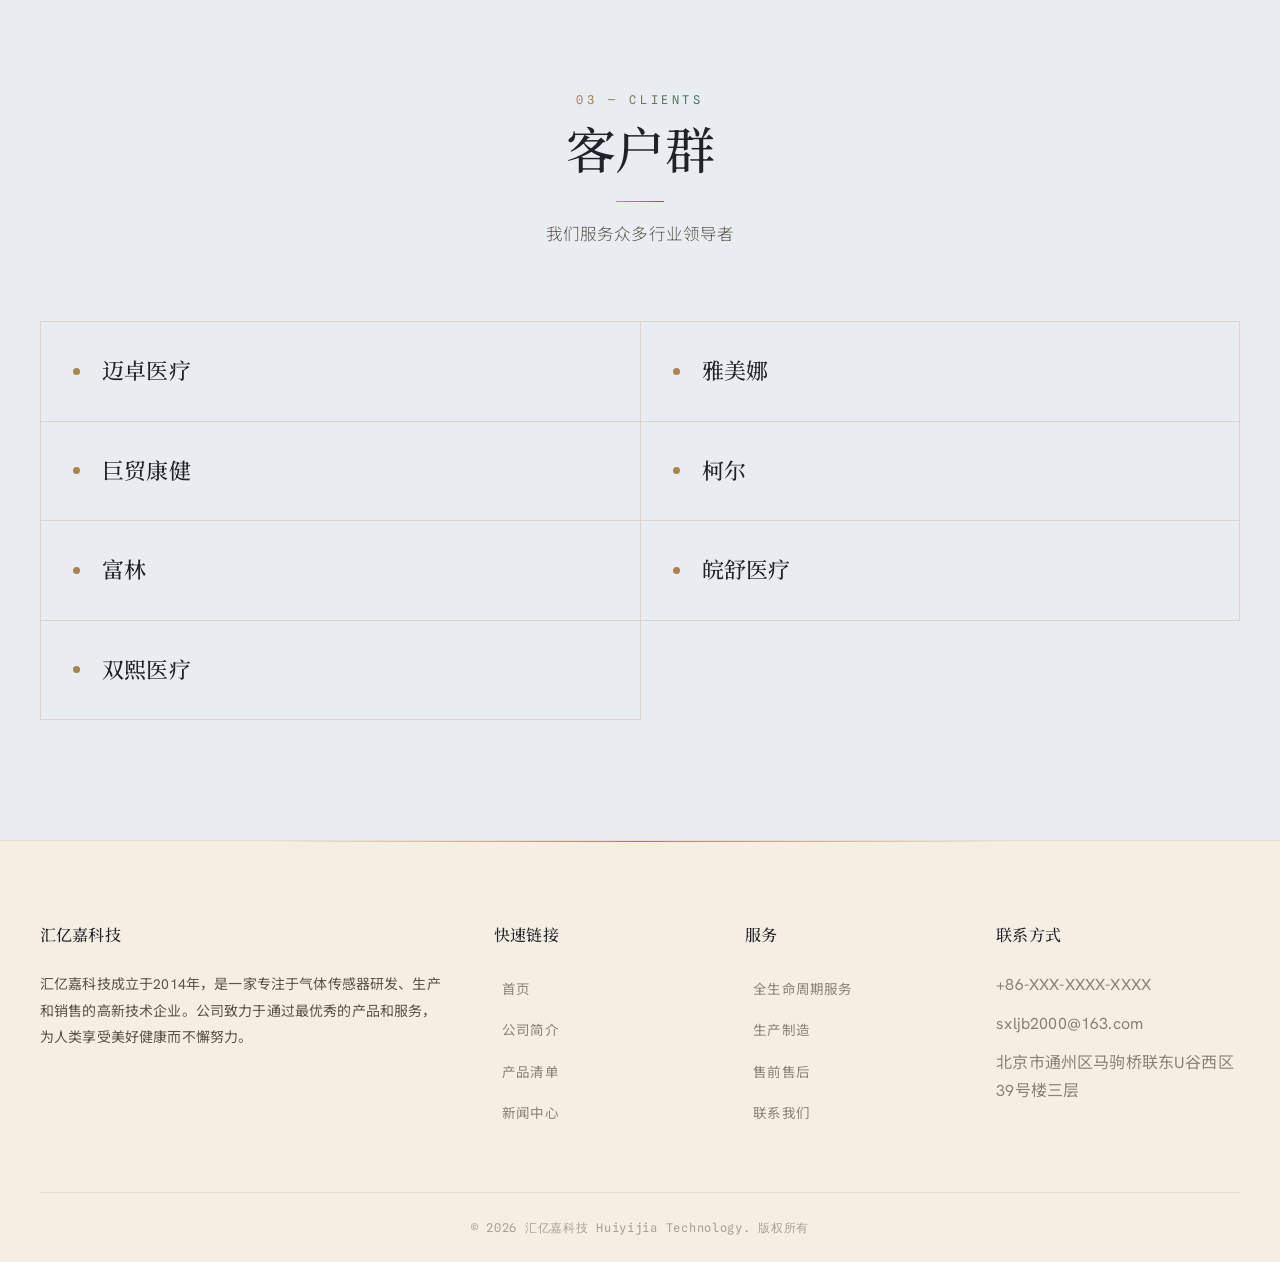
==== commit 4ee6216f: "Add premium animation effects from React Bits, Aceternity UI, Uiverse.io" ====
--- a/index.html
+++ b/index.html
@@ -57,9 +57,16 @@
   <div class="hero-slide"><img src="images/hero-2.png" alt=""></div>
   <div class="hero-slide"><img src="images/hero-3-new.jpg" alt=""></div>
   <div class="hero-overlay"></div>
+  <div class="hero-spotlight"></div>
+  <svg class="beams-svg" preserveAspectRatio="none" viewBox="0 0 1200 800">
+    <path class="beam-path" d="M -50 400 Q 300 200 600 350 T 1250 300" />
+    <path class="beam-path" d="M -50 500 Q 200 300 500 450 T 1250 400" style="animation-delay:.5s" />
+    <path class="beam-path" d="M -50 600 Q 400 400 700 550 T 1250 500" style="animation-delay:1s" />
+    <path class="beam-path" d="M -50 250 Q 350 100 650 200 T 1250 150" style="animation-delay:1.5s" />
+  </svg>
   <div class="hero-content">
     <span class="eyebrow">EST. 2014 — BEIJING</span>
-    <h1 data-i18n="hero_title">汇亿嘉</h1>
+    <h1 data-i18n="hero_title" class="shiny-text">汇亿嘉</h1>
     <p data-i18n="hero_sub">气体传感器行业领导者</p>
   </div>
   <div class="hero-dots">
@@ -72,9 +79,9 @@
 <section class="section">
   <div class="container">
     <div class="section-header fade-up">
-      <span class="section-index">01 — HUIYIJIA</span>
+      <span class="section-index gradient-text">01 — HUIYIJIA</span>
       <h2 data-i18n="about_title">公司简介</h2>
-      <p data-i18n="about_subtitle">气体传感器行业解决方案服务商</p>
+      <p data-i18n="about_subtitle" class="text-generate">气体传感器行业解决方案服务商</p>
     </div>
     <div class="about-grid">
       <div class="about-text fade-up">
@@ -84,9 +91,9 @@
         <p data-i18n="about_p2">愿景：致力于通过最优秀的产品和服务，为人类享受美好健康而不懈努力</p>
         <p data-i18n="about_p3">策略：加大研发投入，提供产品全生命周期的服务</p>
         <div class="about-stats">
-          <div class="stat-item"><div class="stat-num">2014</div><div class="stat-label" data-i18n="stat_founded">成立于北京</div></div>
-          <div class="stat-item"><div class="stat-num">40万+</div><div class="stat-label" data-i18n="stat_output">年产氧气传感器</div></div>
-          <div class="stat-item"><div class="stat-num">12+</div><div class="stat-label" data-i18n="stat_years">年行业经验</div></div>
+          <div class="stat-item"><div class="stat-num" data-count="2014">0</div><div class="stat-label" data-i18n="stat_founded">成立于北京</div></div>
+          <div class="stat-item"><div class="stat-num" data-count="40" data-suffix="万+">0</div><div class="stat-label" data-i18n="stat_output">年产氧气传感器</div></div>
+          <div class="stat-item"><div class="stat-num" data-count="12" data-suffix="+">0</div><div class="stat-label" data-i18n="stat_years">年行业经验</div></div>
         </div>
       </div>
       <div class="about-images fade-up">
@@ -101,10 +108,11 @@
 <section class="section section-alt">
   <div class="container">
     <div class="section-header center fade-up">
-      <span class="section-index">02 — TIMELINE</span>
+      <span class="section-index gradient-text">02 — TIMELINE</span>
       <h2 data-i18n="timeline_title">发展历程</h2>
     </div>
-    <div class="timeline">
+    <div class="timeline tracing-beam-wrapper">
+      <svg class="tracing-beam-svg"><path class="tracing-beam-path" d="M 0.5 0 L 0.5 800" /></svg>
       <div class="timeline-item fade-up"><div class="timeline-dot"></div><div class="timeline-content"><div class="timeline-year">2014</div><div class="timeline-text" data-i18n="tl_2014">2014年成立于北京</div></div></div>
       <div class="timeline-item fade-up"><div class="timeline-dot"></div><div class="timeline-content"><div class="timeline-year">2016</div><div class="timeline-text" data-i18n="tl_2016">传感器产品在制氧机行业达到国内领先水平</div></div></div>
       <div class="timeline-item fade-up"><div class="timeline-dot"></div><div class="timeline-content"><div class="timeline-year">2018</div><div class="timeline-text" data-i18n="tl_2018">引入行业投资基金，组建高管团队</div></div></div>
@@ -118,18 +126,18 @@
 <section class="section">
   <div class="container">
     <div class="section-header center fade-up">
-      <span class="section-index">03 — CLIENTS</span>
+      <span class="section-index gradient-text">03 — CLIENTS</span>
       <h2 data-i18n="clients_title">客户群</h2>
-      <p data-i18n="clients_subtitle">我们服务众多行业领导者</p>
+      <p data-i18n="clients_subtitle" class="text-generate">我们服务众多行业领导者</p>
     </div>
     <div class="clients-grid">
-      <div class="client-card fade-up"><span class="client-dot"></span><span class="client-name" data-i18n="client1">迈卓医疗</span></div>
-      <div class="client-card fade-up"><span class="client-dot"></span><span class="client-name" data-i18n="client2">雅美娜</span></div>
-      <div class="client-card fade-up"><span class="client-dot"></span><span class="client-name" data-i18n="client3">巨贸康健</span></div>
-      <div class="client-card fade-up"><span class="client-dot"></span><span class="client-name" data-i18n="client4">柯尔</span></div>
-      <div class="client-card fade-up"><span class="client-dot"></span><span class="client-name" data-i18n="client5">富林</span></div>
-      <div class="client-card fade-up"><span class="client-dot"></span><span class="client-name" data-i18n="client6">皖舒医疗</span></div>
-      <div class="client-card fade-up"><span class="client-dot"></span><span class="client-name" data-i18n="client7">双熙医疗</span></div>
+      <div class="client-card fade-up card-spotlight glare-card"><span class="client-dot"></span><span class="client-name" data-i18n="client1">迈卓医疗</span></div>
+      <div class="client-card fade-up card-spotlight glare-card"><span class="client-dot"></span><span class="client-name" data-i18n="client2">雅美娜</span></div>
+      <div class="client-card fade-up card-spotlight glare-card"><span class="client-dot"></span><span class="client-name" data-i18n="client3">巨贸康健</span></div>
+      <div class="client-card fade-up card-spotlight glare-card"><span class="client-dot"></span><span class="client-name" data-i18n="client4">柯尔</span></div>
+      <div class="client-card fade-up card-spotlight glare-card"><span class="client-dot"></span><span class="client-name" data-i18n="client5">富林</span></div>
+      <div class="client-card fade-up card-spotlight glare-card"><span class="client-dot"></span><span class="client-name" data-i18n="client6">皖舒医疗</span></div>
+      <div class="client-card fade-up card-spotlight glare-card"><span class="client-dot"></span><span class="client-name" data-i18n="client7">双熙医疗</span></div>
     </div>
   </div>
 </section>
@@ -147,6 +155,7 @@
 </footer>
 <div class="scroll-top" id="scrollTop" onclick="window.scrollTo({top:0,behavior:'smooth'})">&#8593;</div>
 <script src="theme.js"></script>
+<script src="effects.js"></script>
 <script src="i18n.js"></script>
 </body>
 </html>
--- a/style.css
+++ b/style.css
@@ -715,3 +715,238 @@
   .page-banner{padding:100px 0 70px}
   .logo-img{height:40px}
 }
+
+/* ============================================================
+   PREMIUM EFFECTS — React Bits · Aceternity UI · Uiverse.io
+   ============================================================ */
+
+/* — 1. SPOTLIGHT (Aceternity UI) — Hero radial glow — */
+.hero-spotlight{
+  position:absolute;top:50%;left:50%;transform:translate(-72%,-62%) scale(.5);
+  width:140vw;height:140vw;max-width:900px;max-height:900px;
+  opacity:0;pointer-events:none;z-index:1;
+  background:radial-gradient(circle,rgba(168,133,74,.18),transparent 60%);
+  animation:spotlight-in 2.2s var(--ease-out) .3s forwards;
+}
+[data-theme="dark"] .hero-spotlight{
+  background:radial-gradient(circle,rgba(201,163,94,.14),transparent 60%);
+}
+@keyframes spotlight-in{
+  0%{opacity:0;transform:translate(-72%,-62%) scale(.5)}
+  100%{opacity:1;transform:translate(-50%,-40%) scale(1)}
+}
+
+/* — 2. BACKGROUND BEAMS (Aceternity UI) — SVG animated light paths — */
+.beams-svg{
+  position:absolute;inset:0;width:100%;height:100%;
+  pointer-events:none;z-index:1;opacity:.5;
+}
+.beam-path{
+  fill:none;stroke-width:1.5;stroke-linecap:round;
+  stroke:var(--bronze);opacity:0;
+  animation:beam-draw 3s var(--ease-out) forwards,beam-pulse 4s ease-in-out 3s infinite;
+}
+[data-theme="dark"] .beam-path{stroke:var(--bronze-bright)}
+@keyframes beam-draw{
+  0%{opacity:0;stroke-dashoffset:1000;stroke-dasharray:1000}
+  100%{opacity:.4;stroke-dashoffset:0;stroke-dasharray:1000}
+}
+@keyframes beam-pulse{
+  0%,100%{opacity:.2}
+  50%{opacity:.5}
+}
+
+/* — 3. SHINY TEXT (React Bits) — Moving shine sweep — */
+.shiny-text{
+  background:linear-gradient(110deg,#f6f2ea 35%,rgba(255,255,255,.9) 50%,#f6f2ea 65%);
+  background-size:200% 100%;
+  -webkit-background-clip:text;background-clip:text;
+  -webkit-text-fill-color:transparent;color:transparent;
+  animation:shine 4s linear infinite;
+}
+[data-theme="dark"] .shiny-text{
+  background:linear-gradient(110deg,#ebe7df 35%,rgba(255,255,255,.7) 50%,#ebe7df 65%);
+  background-size:200% 100%;
+  -webkit-background-clip:text;background-clip:text;
+  -webkit-text-fill-color:transparent;color:transparent;
+  animation:shine 4s linear infinite;
+}
+@keyframes shine{
+  0%{background-position:200% 0}
+  100%{background-position:-200% 0}
+}
+
+/* — 4. GRADIENT TEXT (React Bits) — Animated flowing gradient — */
+.gradient-text{
+  background:linear-gradient(90deg,var(--bronze),var(--teal),var(--bronze-bright),var(--bronze));
+  background-size:300% 100%;
+  -webkit-background-clip:text;background-clip:text;
+  -webkit-text-fill-color:transparent;color:transparent;
+  animation:gradient-flow 5s linear infinite;
+}
+[data-theme="dark"] .gradient-text{
+  background:linear-gradient(90deg,var(--bronze-bright),var(--teal),var(--bronze),var(--bronze-bright));
+  background-size:300% 100%;
+  -webkit-background-clip:text;background-clip:text;
+  -webkit-text-fill-color:transparent;color:transparent;
+  animation:gradient-flow 5s linear infinite;
+}
+@keyframes gradient-flow{
+  0%{background-position:0% 0}
+  100%{background-position:300% 0}
+}
+
+/* — 5. MOVING BORDER (Aceternity UI) — Animated conic gradient border — */
+.border-beam{
+  position:relative;overflow:hidden;
+}
+.border-beam::before{
+  content:"";position:absolute;inset:0;border-radius:inherit;padding:1.5px;
+  background:conic-gradient(from var(--beam-angle,0deg),transparent 0%,var(--bronze-bright) 15%,transparent 30%,transparent 50%,var(--bronze) 65%,transparent 80%);
+  -webkit-mask:linear-gradient(#000 0 0) content-box,linear-gradient(#000 0 0);
+  -webkit-mask-composite:xor;mask-composite:exclude;
+  animation:beam-rotate 3s linear infinite;
+  pointer-events:none;z-index:1;
+}
+[data-theme="dark"] .border-beam::before{
+  background:conic-gradient(from var(--beam-angle,0deg),transparent 0%,var(--bronze-bright) 15%,transparent 30%,transparent 50%,var(--bronze) 65%,transparent 80%);
+}
+@property --beam-angle{
+  syntax:"<angle>";initial value:0deg;inherits:false;
+}
+@keyframes beam-rotate{
+  0%{--beam-angle:0deg}
+  100%{--beam-angle:360deg}
+}
+
+/* Fallback for browsers without @property */
+@supports not (background:conic-gradient(from 0deg,red,blue)){
+  .border-beam::before{
+    animation:beam-rotate-fallback 3s linear infinite;
+  }
+  @keyframes beam-rotate-fallback{
+    0%{transform:rotate(0deg)}
+    100%{transform:rotate(360deg)}
+  }
+}
+
+/* — 6. CARD SPOTLIGHT (Aceternity UI) — Mouse-following radial glow — */
+.card-spotlight{position:relative;overflow:hidden}
+.card-spotlight::after{
+  content:"";position:absolute;inset:0;border-radius:inherit;
+  background:radial-gradient(circle 200px at var(--mx,50%) var(--my,50%),var(--bronze-glow),transparent 70%);
+  opacity:0;transition:opacity .4s var(--ease);pointer-events:none;z-index:0;
+}
+[data-theme="dark"] .card-spotlight::after{
+  background:radial-gradient(circle 200px at var(--mx,50%) var(--my,50%),rgba(201,163,94,.08),transparent 70%);
+}
+.card-spotlight:hover::after{opacity:1}
+.card-spotlight>*{position:relative;z-index:1}
+
+/* — 7. GLARE CARD (Aceternity UI) — Cursor-following sheen — */
+.glare-card{position:relative;overflow:hidden}
+.glare-card::before{
+  content:"";position:absolute;inset:0;border-radius:inherit;
+  background:linear-gradient(var(--glare-angle,115deg),transparent 30%,rgba(255,255,255,.08) 45%,rgba(255,255,255,.12) 50%,rgba(255,255,255,.08) 55%,transparent 70%);
+  opacity:0;transition:opacity .5s var(--ease);pointer-events:none;z-index:2;
+}
+[data-theme="dark"] .glare-card::before{
+  background:linear-gradient(var(--glare-angle,115deg),transparent 30%,rgba(255,255,255,.04) 45%,rgba(255,255,255,.07) 50%,rgba(255,255,255,.04) 55%,transparent 70%);
+}
+.glare-card:hover::before{opacity:1;animation:glare-sweep .9s var(--ease-out) forwards}
+@keyframes glare-sweep{
+  0%{transform:translateX(-100%)}
+  100%{transform:translateX(100%)}
+}
+
+/* — 8. TEXT GENERATE EFFECT (Aceternity UI) — Word-by-word blur reveal — */
+.text-generate .gen-word{
+  display:inline-block;opacity:0;filter:blur(8px);transform:translateY(8px);
+  transition:opacity .5s var(--ease-out),filter .5s var(--ease-out),transform .5s var(--ease-out);
+}
+.text-generate.gen-visible .gen-word{
+  opacity:1;filter:blur(0);transform:translateY(0);
+}
+
+/* — 9. TRACING BEAM (Aceternity UI) — Scroll-drawn SVG path — */
+.tracing-beam-wrapper{position:relative}
+.tracing-beam-svg{
+  position:absolute;left:50%;top:0;bottom:0;width:1px;height:100%;
+  transform:translateX(-.5px);pointer-events:none;z-index:0;overflow:visible;
+}
+.tracing-beam-path{
+  fill:none;stroke:var(--bronze);stroke-width:2;stroke-linecap:round;
+  filter:drop-shadow(0 0 4px var(--bronze-glow));
+}
+[data-theme="dark"] .tracing-beam-path{
+  stroke:var(--bronze-bright);
+  filter:drop-shadow(0 0 6px rgba(201,163,94,.3));
+}
+
+/* — 10. Count Up — styling for animated numbers — */
+.stat-num.counting{font-variant-numeric:tabular-nums}
+
+/* — 11. MAGNETIC BUTTON — subtle pull toward cursor — */
+.magnetic{transition:transform .25s var(--ease-out);will-change:transform}
+
+/* — 12. TILT CARD — 3D perspective tilt on hover — */
+.tilt-card{
+  transform-style:preserve-3d;transition:transform .15s var(--ease-out);
+  will-change:transform;
+}
+.tilt-card .tilt-inner{transform:translateZ(30px)}
+
+/* — 13. RIPPLE BUTTON (Uiverse) — Material ripple on click — */
+.ripple-btn{position:relative;overflow:hidden}
+.ripple-span{
+  position:absolute;border-radius:50%;background:rgba(255,255,255,.4);
+  transform:scale(0);animation:ripple .6s var(--ease-out);pointer-events:none;
+}
+[data-theme="dark"] .ripple-span{background:rgba(255,255,255,.15)}
+@keyframes ripple{
+  to{transform:scale(4);opacity:0}
+}
+
+/* — 14. FLOATING ANIMATION — gentle float for decorative elements — */
+.float-anim{animation:float 6s ease-in-out infinite}
+@keyframes float{
+  0%,100%{transform:translateY(0)}
+  50%{transform:translateY(-10px)}
+}
+
+/* — 15. PULSE GLOW — pulsing glow ring — */
+.pulse-glow{animation:pulse-glow 2.5s ease-in-out infinite}
+@keyframes pulse-glow{
+  0%,100%{box-shadow:0 0 0 0 var(--bronze-glow)}
+  50%{box-shadow:0 0 0 12px transparent}
+}
+
+/* — 16. SHIMMER LINE — sweeping shimmer bar — */
+.shimmer-line{
+  position:relative;overflow:hidden;
+}
+.shimmer-line::after{
+  content:"";position:absolute;inset:0;
+  background:linear-gradient(90deg,transparent,rgba(255,255,255,.15),transparent);
+  background-size:200% 100%;animation:shimmer 2.5s linear infinite;
+}
+@keyframes shimmer{
+  0%{background-position:200% 0}
+  100%{background-position:-200% 0}
+}
+
+/* — Responsive adjustments for effects — */
+@media(max-width:768px){
+  .hero-spotlight{width:180vw;height:180vw}
+  .beams-svg{opacity:.3}
+  .card-spotlight::after{display:none}
+  .glare-card::before{display:none}
+  .tracing-beam-svg{display:none}
+}
+@media(prefers-reduced-motion:reduce){
+  .shiny-text,.gradient-text,.shimmer-line::after,
+  .beam-path,.border-beam::before,.float-anim,.pulse-glow{
+    animation:none!important
+  }
+  .text-generate .gen-word{opacity:1!important;filter:none!important;transform:none!important}
+}
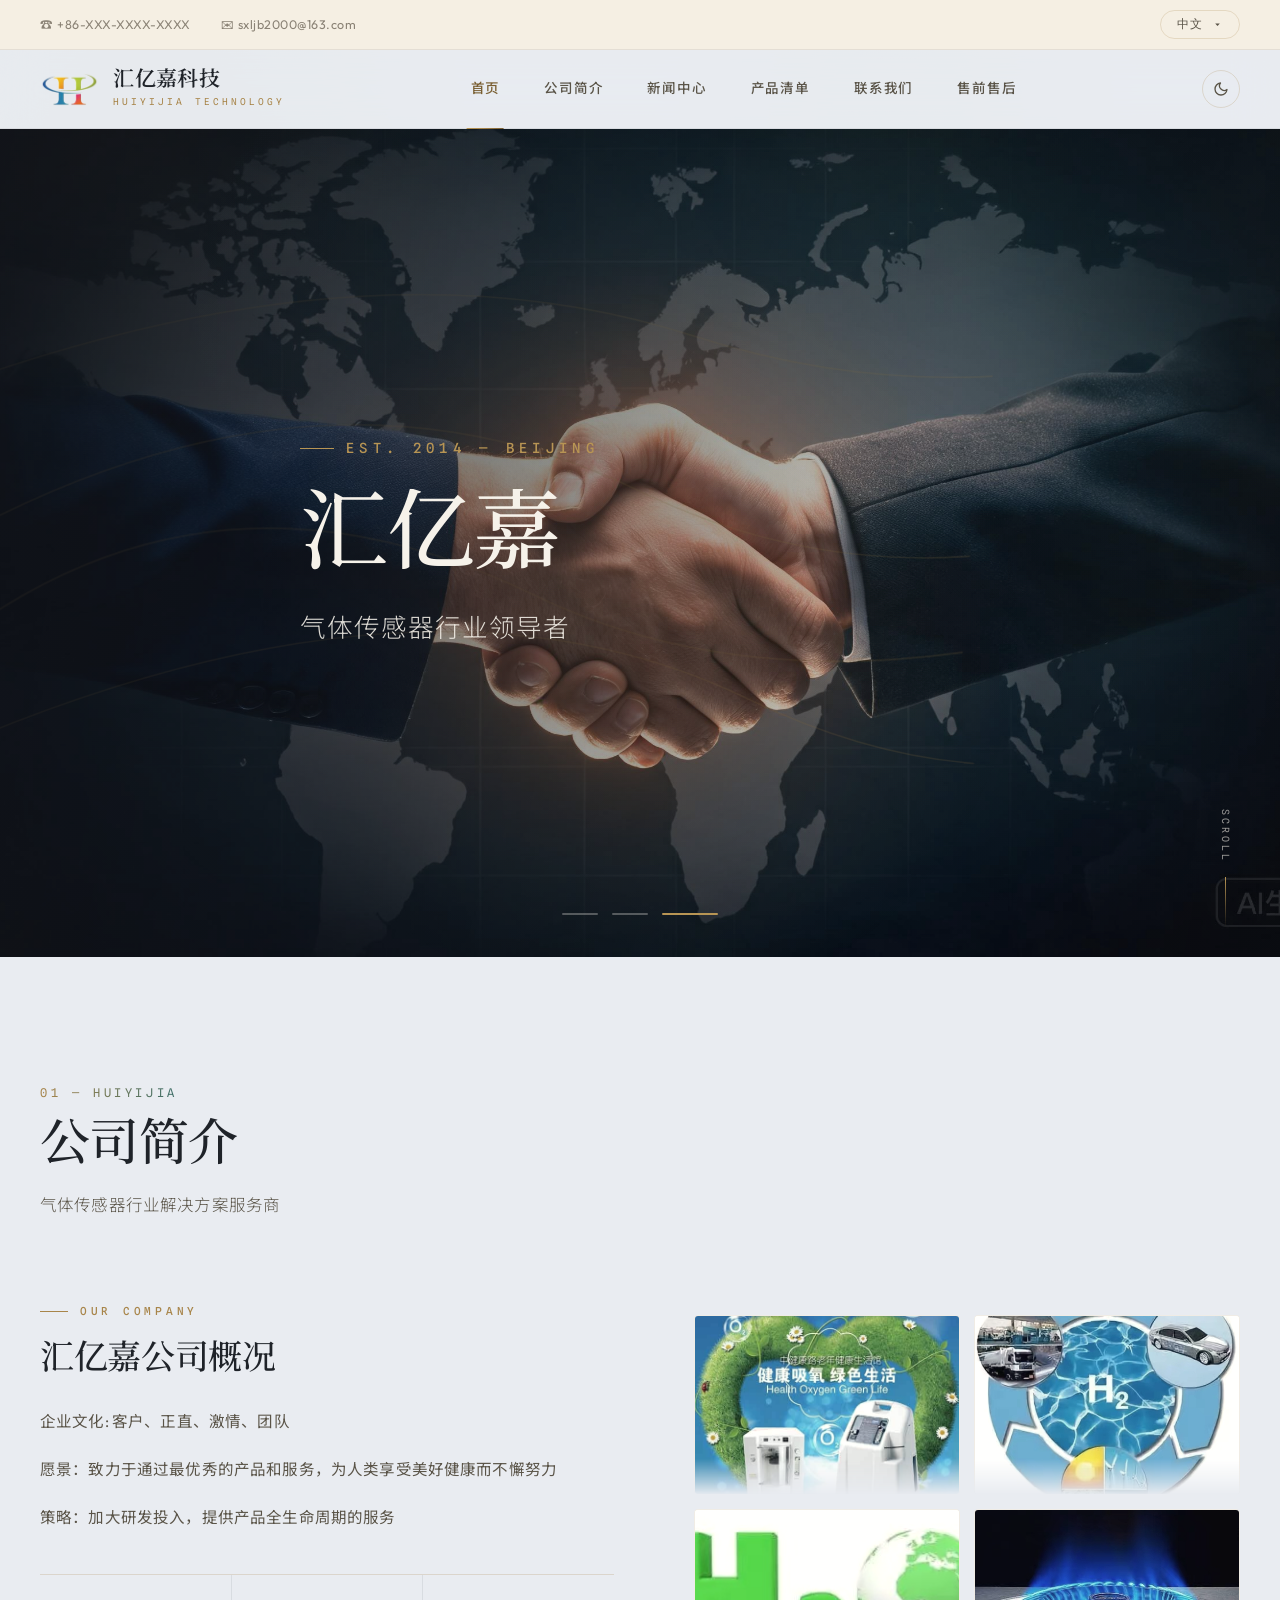
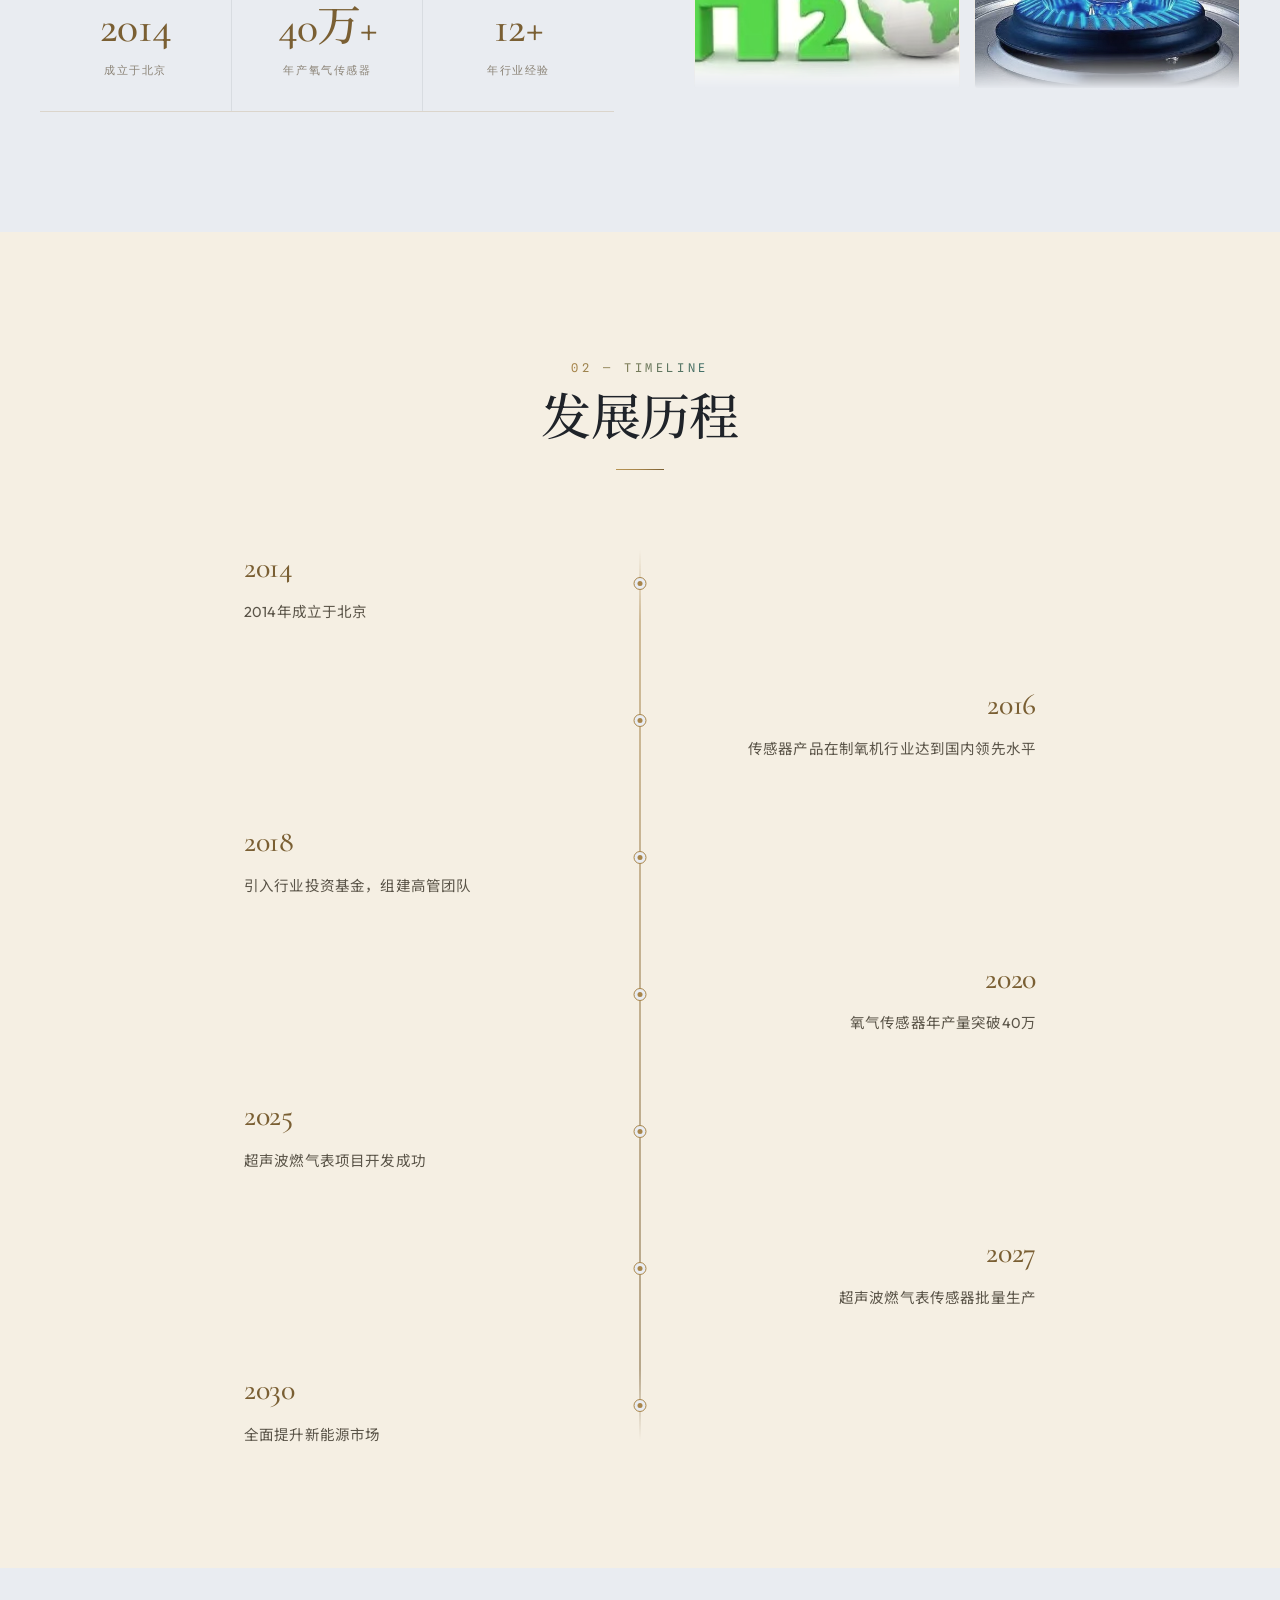
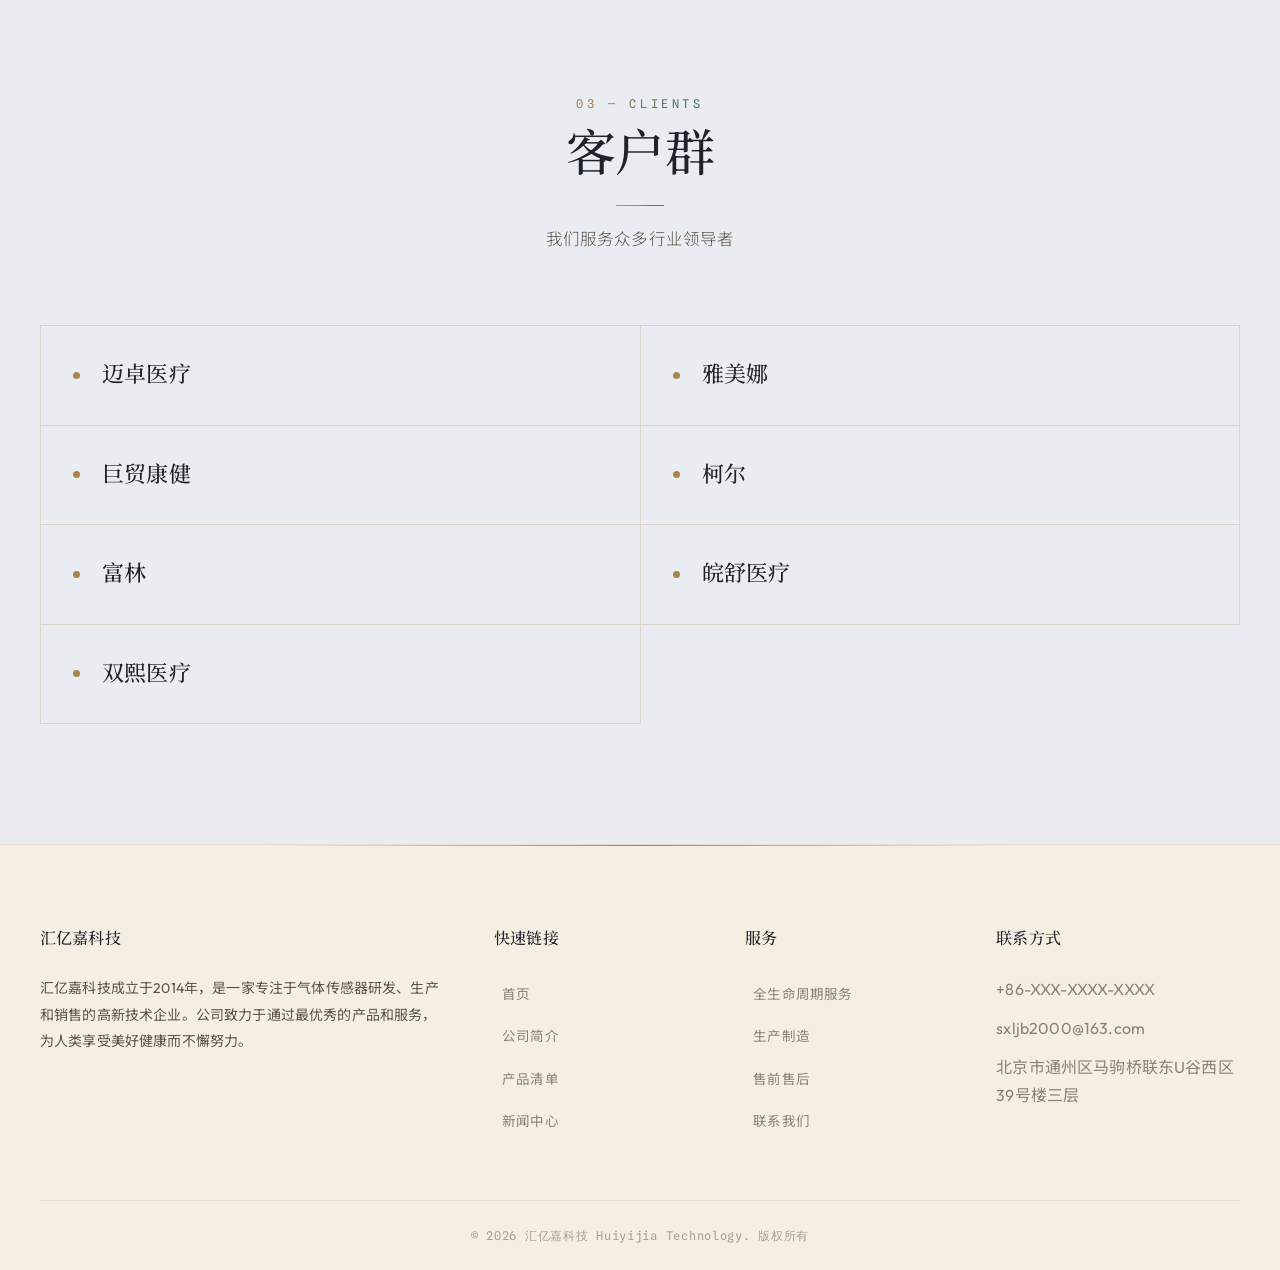
==== commit e04b9b71: "Fix lang dropdown z-index, dark mode hero title, change fonts to Cormorant Garamond/Outfit, rename p" ====
--- a/index.html
+++ b/index.html
@@ -8,7 +8,7 @@
 <meta name="description" content="汇亿嘉科技 — 气体传感器行业领导者，专注氧气传感器、超声波燃气表传感器的研发与制造。">
 <link rel="preconnect" href="https://fonts.googleapis.com">
 <link rel="preconnect" href="https://fonts.gstatic.com" crossorigin>
-<link href="https://fonts.googleapis.com/css2?family=Fraunces:ital,opsz,wght,SOFT@0,9..144,300..600,30..100;1,9..144,300..500,30..100&family=Hanken+Grotesk:wght@300;400;500;600;700&family=Spline+Sans+Mono:wght@400;500&family=Noto+Serif+SC:wght@400;500;600;700&family=Noto+Sans+SC:wght@300;400;500;600&display=swap" rel="stylesheet">
+<link href="https://fonts.googleapis.com/css2?family=Cormorant+Garamond:ital,wght@0,300;0,400;0,500;0,600;0,700;1,400;1,500&family=Outfit:wght@300;400;500;600;700&family=Spline+Sans+Mono:wght@400;500&family=Noto+Serif+SC:wght@400;500;600;700&family=Noto+Sans+SC:wght@300;400;500;600&display=swap" rel="stylesheet">
 <link rel="stylesheet" href="style.css">
 </head>
 <body>
--- a/style.css
+++ b/style.css
@@ -41,8 +41,8 @@
   --r:4px;
   --r-lg:10px;
 
-  --ff-display:"Fraunces","Noto Serif SC",Georgia,serif;
-  --ff-body:"Hanken Grotesk","Noto Sans SC",-apple-system,sans-serif;
+  --ff-display:"Cormorant Garamond","Noto Serif SC",Georgia,serif;
+  --ff-body:"Outfit","Noto Sans SC",-apple-system,sans-serif;
   --ff-mono:"Spline Sans Mono",ui-monospace,monospace;
 
   --nav-h:78px;
@@ -162,7 +162,7 @@
   letter-spacing:.04em;
   padding:10px 0;
   border-bottom:1px solid var(--hair-soft);
-  position:relative;z-index:200;
+  position:relative;z-index:10001;
 }
 .top-bar .container{display:flex;justify-content:space-between;align-items:center;gap:24px}
 .top-bar-left{display:flex;gap:30px;align-items:center}
@@ -216,7 +216,6 @@
 .logo-text{
   font-family:var(--ff-display);font-size:21px;font-weight:600;
   letter-spacing:.02em;line-height:1.15;color:var(--cream);
-  font-variation-settings:"opsz" 144,"SOFT" 50;
 }
 .logo-sub{
   font-family:var(--ff-mono);font-size:9.5px;color:var(--bronze);
@@ -282,7 +281,6 @@
 .hero-content h1{
   font-family:var(--ff-display);font-size:clamp(48px,7vw,88px);font-weight:500;
   line-height:1.04;letter-spacing:-.015em;margin-bottom:26px;color:#f6f2ea;
-  font-variation-settings:"opsz" 144,"SOFT" 30;
 }
 [data-theme="dark"] .hero-content h1{text-shadow:0 4px 40px rgba(0,0,0,.4);font-size:clamp(48px,7vw,92px)}
 .hero-content h1 em{font-style:italic;color:var(--bronze-bright);font-weight:400}
@@ -343,7 +341,6 @@
 .page-banner h1{
   font-family:var(--ff-display);font-size:clamp(38px,5.4vw,68px);font-weight:500;
   letter-spacing:-.01em;line-height:1.05;color:var(--cream);
-  font-variation-settings:"opsz" 144,"SOFT" 40;
 }
 [data-theme="dark"] .page-banner h1{font-size:clamp(38px,5.4vw,70px)}
 .page-banner p{margin-top:18px;font-size:18px;color:var(--cream-soft);font-weight:300;letter-spacing:.03em}
@@ -361,7 +358,6 @@
 .section-header h2{
   font-family:var(--ff-display);font-size:clamp(30px,4vw,50px);font-weight:500;
   letter-spacing:-.012em;line-height:1.1;color:var(--cream);margin-bottom:18px;
-  font-variation-settings:"opsz" 144,"SOFT" 40;
 }
 [data-theme="dark"] .section-header h2{font-size:clamp(30px,4vw,52px)}
 .section-header h2 em{font-style:italic;color:var(--bronze-deep);font-weight:400}
@@ -380,7 +376,6 @@
 .about-text h3{
   font-family:var(--ff-display);font-size:34px;font-weight:500;color:var(--cream);
   margin:18px 0 26px;letter-spacing:-.01em;line-height:1.2;
-  font-variation-settings:"opsz" 96,"SOFT" 40;
 }
 .about-text p{color:var(--cream-soft);margin-bottom:18px;line-height:1.95;font-size:15.5px}
 .about-text p strong{color:var(--bronze-deep);font-weight:600}
@@ -391,7 +386,7 @@
 .stat-item:hover{background:var(--card-warm)}
 .stat-num{
   font-family:var(--ff-display);font-size:44px;font-weight:500;color:var(--bronze-deep);
-  line-height:1;letter-spacing:-.02em;font-variation-settings:"opsz" 144,"SOFT" 30;
+  line-height:1;letter-spacing:-.02em;
 }
 [data-theme="dark"] .stat-num{color:var(--bronze-bright);text-shadow:0 0 30px rgba(226,187,116,.15)}
 .stat-label{font-family:var(--ff-mono);font-size:11px;color:var(--muted);margin-top:12px;letter-spacing:.14em;text-transform:uppercase}
@@ -434,7 +429,7 @@
 [data-theme="dark"] .timeline-item:hover .timeline-dot{box-shadow:0 0 0 7px var(--bronze-glow),0 0 20px rgba(201,163,94,.3)}
 .timeline-year{
   font-family:var(--ff-display);font-size:30px;font-weight:500;color:var(--bronze-deep);
-  margin-bottom:6px;letter-spacing:-.01em;font-variation-settings:"opsz" 144;
+  margin-bottom:6px;letter-spacing:-.01em;
 }
 [data-theme="dark"] .timeline-year{color:var(--bronze-bright)}
 .timeline-text{font-size:14.5px;color:var(--cream-soft);line-height:1.7}
@@ -479,7 +474,7 @@
   flex:0 0 52px;height:52px;background:var(--paper);border:1px solid var(--bronze);
   border-radius:50%;display:flex;align-items:center;justify-content:center;
   color:var(--bronze-deep);font-family:var(--ff-display);font-weight:500;font-size:20px;
-  position:relative;transition:var(--t);font-variation-settings:"opsz" 96;
+  position:relative;transition:var(--t);
 }
 [data-theme="dark"] .lifecycle-step-num{background:#14171e;color:var(--bronze-bright)}
 .lifecycle-step:hover .lifecycle-step-num{background:var(--bronze);color:var(--paper);box-shadow:0 0 0 6px var(--bronze-glow)}
@@ -765,11 +760,17 @@
   animation:shine 4s linear infinite;
 }
 [data-theme="dark"] .shiny-text{
-  background:linear-gradient(110deg,#ebe7df 35%,rgba(255,255,255,.7) 50%,#ebe7df 65%);
+  background:linear-gradient(110deg,#ebe7df 35%,#ffffff 50%,#ebe7df 65%);
   background-size:200% 100%;
   -webkit-background-clip:text;background-clip:text;
   -webkit-text-fill-color:transparent;color:transparent;
   animation:shine 4s linear infinite;
+}
+[data-theme="dark"] .hero-content h1.shiny-text{
+  background:linear-gradient(110deg,#d4cfc4 35%,#ffffff 50%,#d4cfc4 65%);
+  background-size:200% 100%;
+  -webkit-background-clip:text;background-clip:text;
+  -webkit-text-fill-color:transparent;color:transparent;
 }
 @keyframes shine{
   0%{background-position:200% 0}
@@ -935,6 +936,10 @@
   100%{background-position:-200% 0}
 }
 
+/* — Image soft blur — */
+.img-soft-blur{filter:blur(.6px);transition:filter .4s var(--ease)}
+.img-soft-blur:hover{filter:blur(0)}
+
 /* — Responsive adjustments for effects — */
 @media(max-width:768px){
   .hero-spotlight{width:180vw;height:180vw}
